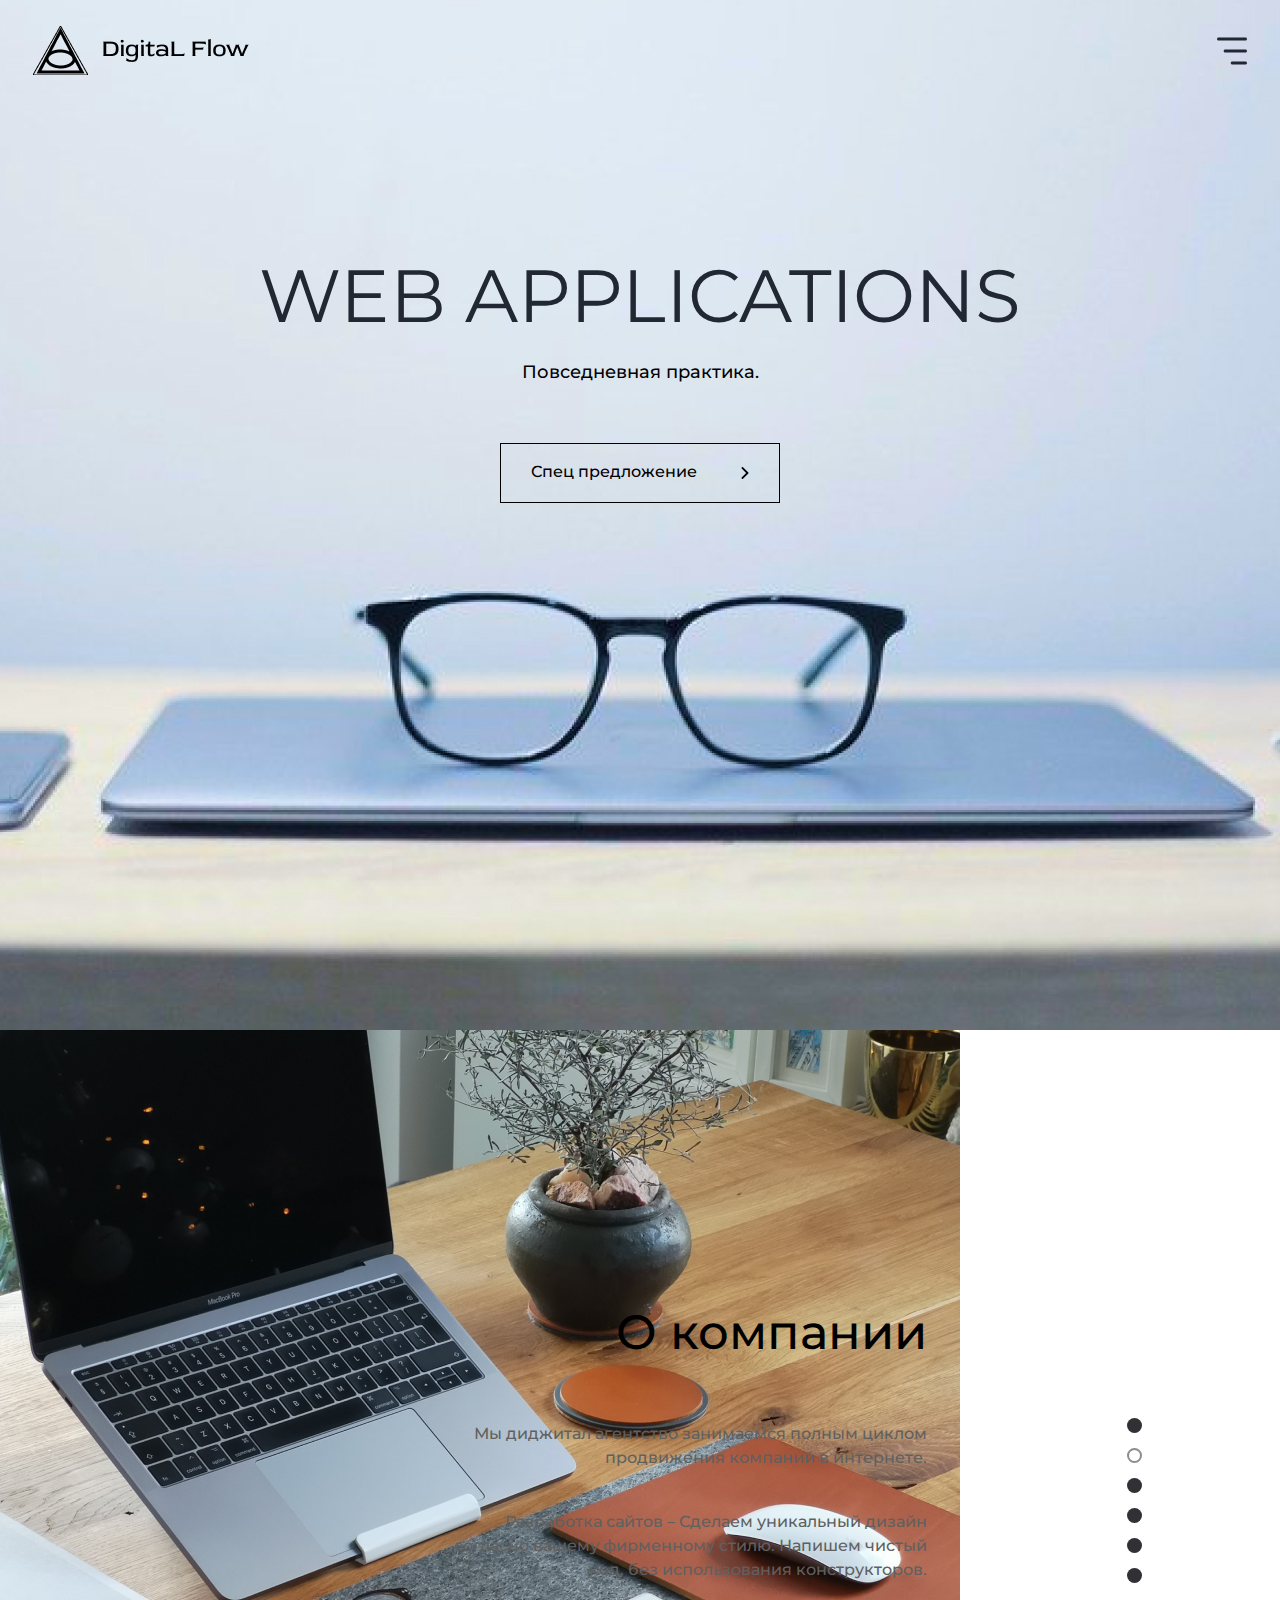
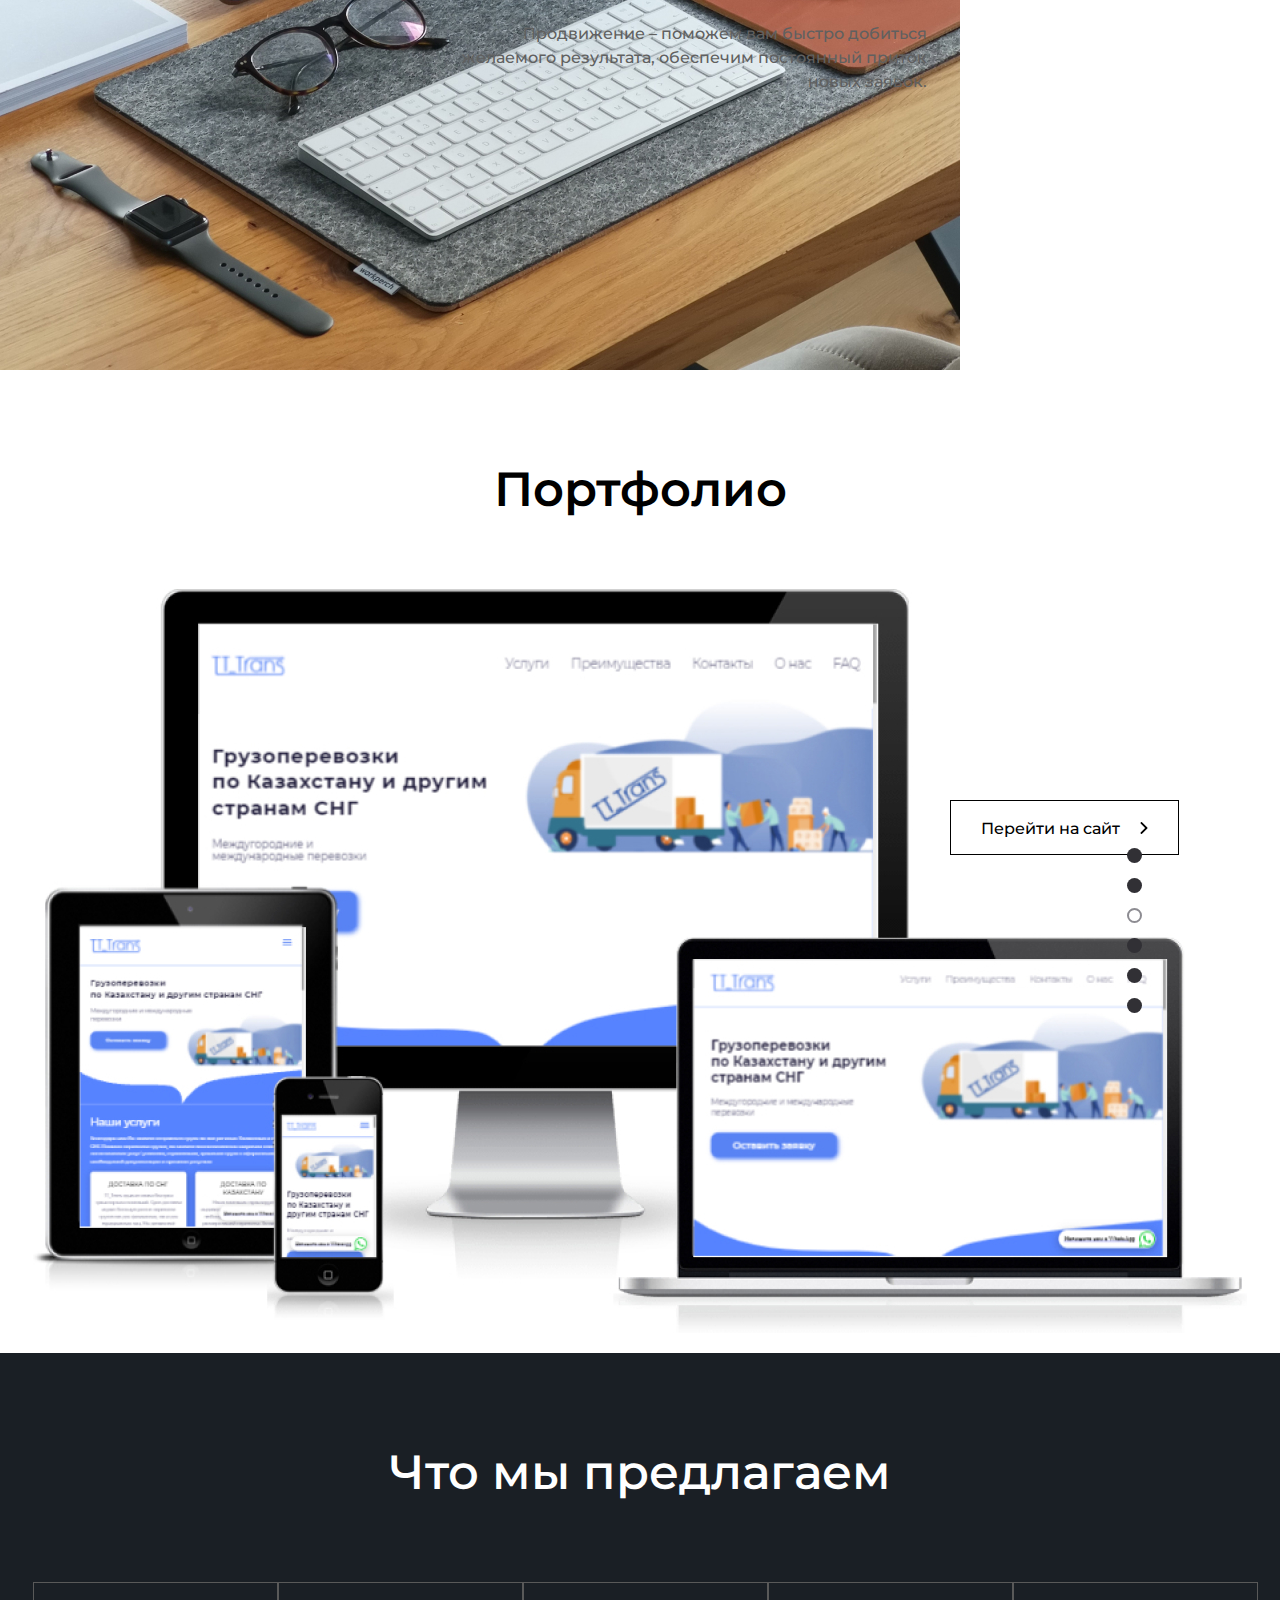
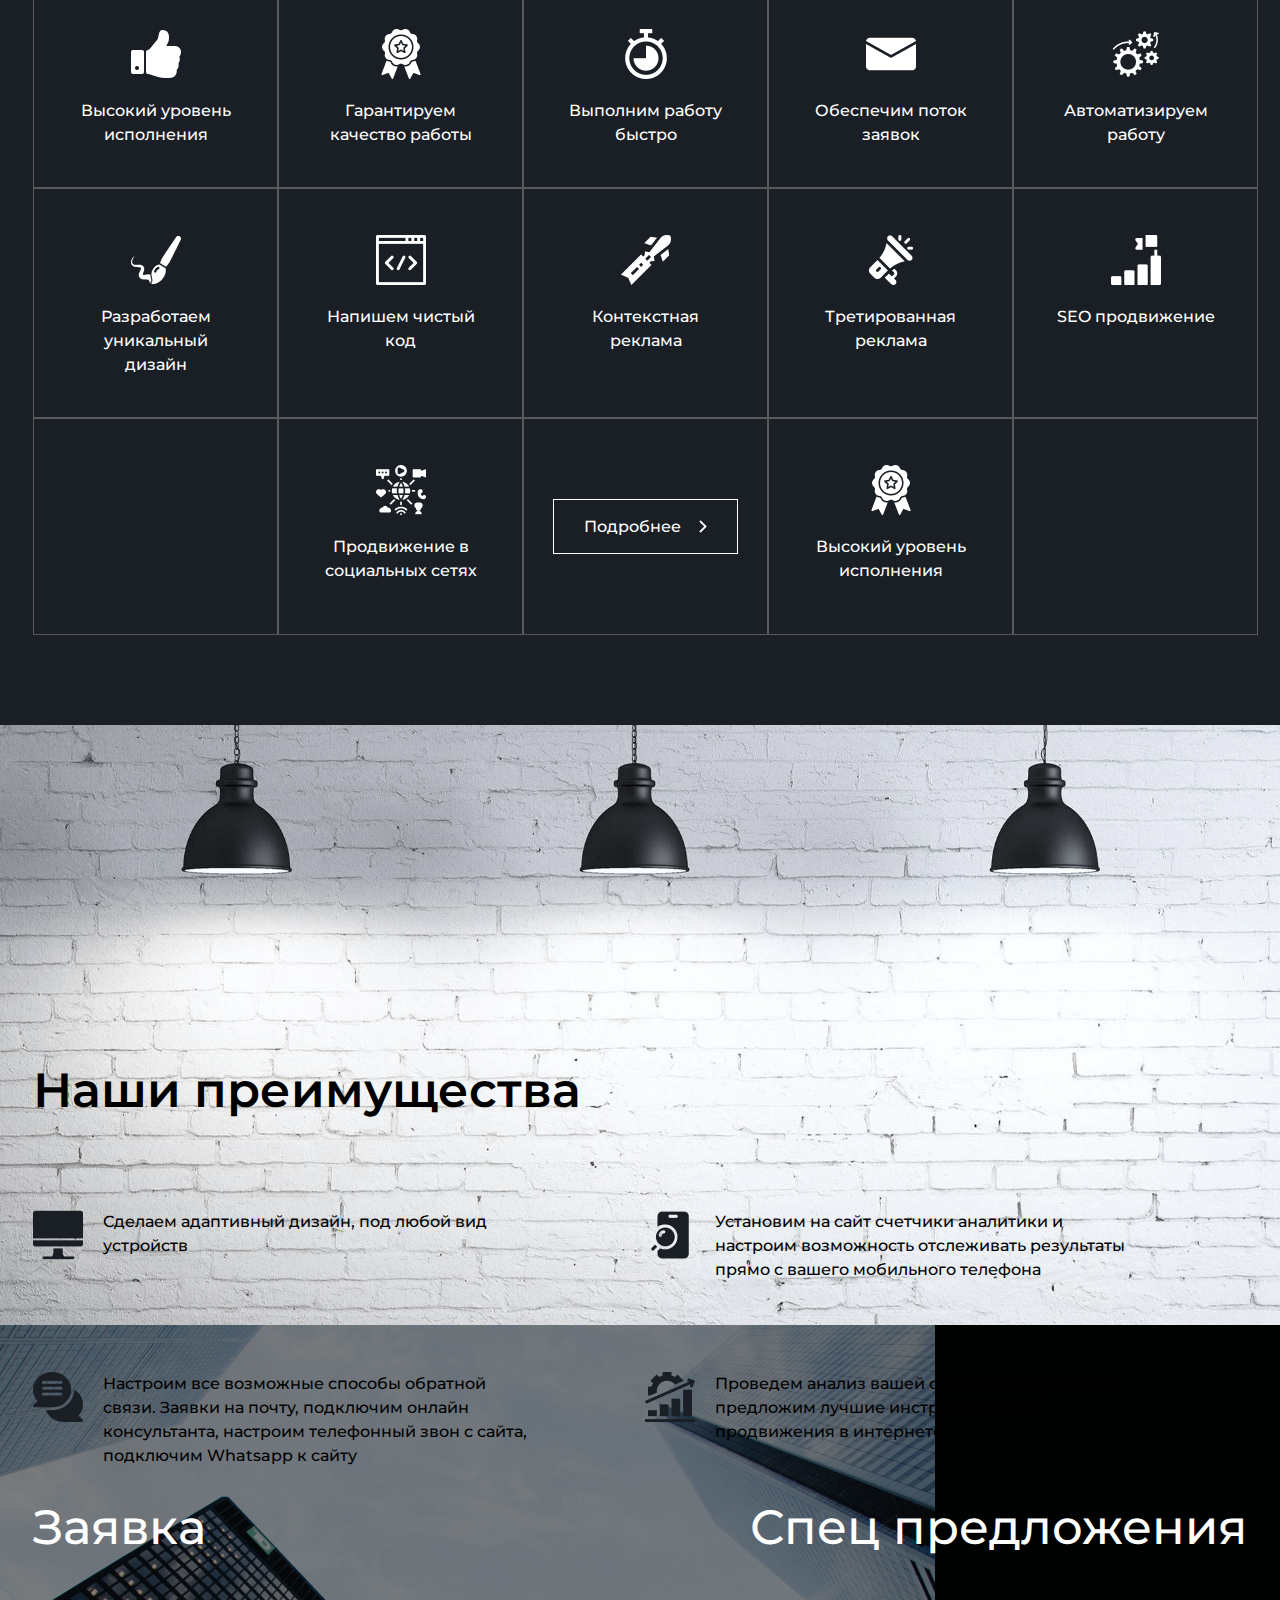
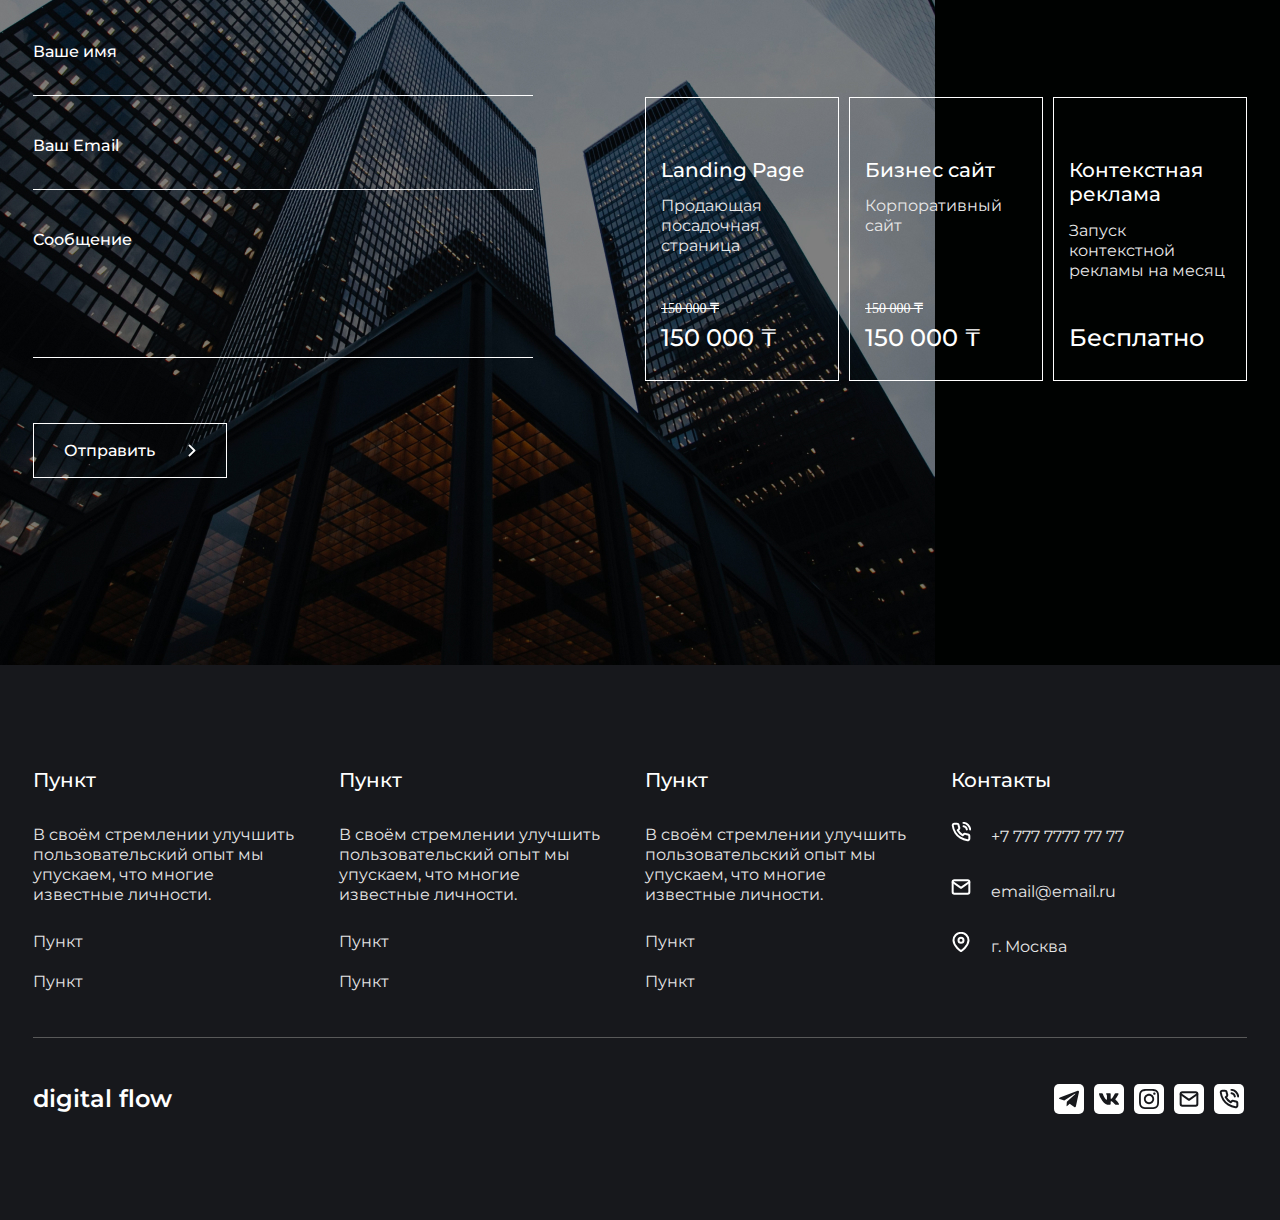
==== index.html @ 9555f3b2 "fix" ====
<!DOCTYPE html>
<html lang="ru">

<head>
    <meta charset="UTF-8">
    <meta http-equiv="X-UA-Compatible" content="IE=edge">
    <meta name="viewport" content="width=device-width, initial-scale=1.0">
    <title>Digital Flow</title>
    <link rel="preconnect" href="https://fonts.googleapis.com">
    <link rel="preconnect" href="https://fonts.gstatic.com" crossorigin>
    <link href="https://fonts.googleapis.com/css2?family=Montserrat&display=swap" rel="stylesheet">
    <link rel="stylesheet" href="css/style.min.css">
</head>

<body>

    <div class="wrapper">
        <section class="home" id="home">
            <img class="home_img" src="img/background/home.jpg" alt=""><!-- background img -->
            <div class="container home_container">
                    <nav class="head">
                        <div class="logo">
                            <img src="img/logo.png" alt="logo">
                        </div>
                        <div class="swipe_menu">
                            <img src="img/icons/swipe_menu.svg" alt="menu">
                        </div>
                    </nav>
                <div class="container home_container-center">
                    <h1>web applications</h1>
                    <p>Повседневная практика.</p>
                    <div class="home_btn">
                        <a href="pages/more.html">Спец предложение</a>
                        <img src="img/icons/rightSprow.svg" alt="sprow">
                    </div>
                </div>
            </div> <!-- end home_container -->
        </section> <!-- end section home -->
        <section class="about" id="about">
            <img class="about_img" src="img/background/about.jpg" alt="about"> <!-- background img -->
            <div class="container about_container">
                <h2>О компании</h2>
                <p>Мы диджитал агентство занимаемся полным циклом продвижения компаний в интернете.</p>
                <p>Разработка сайтов – Сделаем уникальный дизайн согласно вашему фирменному стилю. Напишем чистый
                    код, без использования конструкторов.</p>
                <p>Продвижение – поможем вам быстро добиться желаемого результата, обеспечим постоянный приток новых
                    заявок.</p>
            </div>
            <div class="scroll_bar">
                <div class="point point_black"><a href="#home"></a></div>
                <div class="point point_white"><a href="#about"></a></div>
                <div class="point point_black"><a href="#portfolio"></a></div>
                <div class="point point_black"><a href=""></a></div>
                <div class="point point_black"><a href=""></a></div>
                <div class="point point_black"><a href=""></a></div>
            </div>
        </section> <!-- end section about -->
        <section class="portfolio" id="portfolio">
            <div class="container portfolio_container">
                <h2>Портфолио</h2>
                <div class="go_site">
                    <a href="pages/site.html">Перейти на сайт</a>
                    <img src="img/icons/rightSprow.svg" alt="sprow">
                </div>
                <img class="portfolio_img" src="img/background/portfolio.jpg" alt="">
            </div>
            <div class="scroll_bar">
                <div class="point point_black"><a href="#home"></a></div>
                <div class="point point_black"><a href="#about"></a></div>
                <div class="point point_white"><a href="#portfolio"></a></div>
                <div class="point point_black"><a href=""></a></div>
                <div class="point point_black"><a href=""></a></div>
                <div class="point point_black"><a href=""></a></div>
            </div>
        </section> <!-- end section portfolio -->
        <section class="products" id="products">
            <div class="container products_container">
                <h2>Что мы предлагаем</h2>
                <div class="product_card">
                <div class="product">
                    <img class="product_icon" src="img/icons/like.png" alt="like">
                    <p>Высокий уровень исполнения </p>
                </div>
                <div class="product">
                    <img class="product_icon" src="img/icons/quality.png" alt="quality">
                    <p>Гарантируем качество работы</p>
                </div>
                <div class="product">
                    <img class="product_icon" src="img/icons/time.png" alt="time">
                    <p>Выполним работу быстро</p>
                </div>
                <div class="product">
                    <img class="product_icon" src="img/icons/message.png" alt="message">
                    <p>Обеспечим поток заявок</p>
                </div>
                <div class="product">
                    <img class="product_icon" src="img/icons/settings.png" alt="settings">
                    <p>Автоматизируем работу </p>
                </div>
                <div class="product">
                    <img class="product_icon" src="img/icons/design.png" alt="design">
                    <p>Разработаем уникальный дизайн</p>
                </div>
                <div class="product">
                    <img class="product_icon" src="img/icons/clear_code.png" alt="clear_code">
                    <p>Напишем чистый код</p>
                </div>
                <div class="product">
                    <img class="product_icon" src="img/icons/ad.png" alt="ad">
                    <p>Контекстная реклама</p>
                </div>
                <div class="product">
                    <img class="product_icon" src="img/icons/ad_all.png" alt="ad_all">
                    <p>Третированная реклама </p>
                </div>
                <div class="product">
                    <img class="product_icon" src="img/icons/seo.png" alt="seo">
                    <p>SEO продвижение</p>
                </div>
                <div class="product">
                    
                </div>
                <div class="product">
                    <img  class="product_icon" src="img/icons/media.png" alt="media">
                    <p>Продвижение в социальных сетях</p>
                </div>
                <div class="product">
                    <div class="more_btn">
                        <a href="pages/more.html" >Подробнее</a>
                        <img src="img/icons/rightSprowWhite.svg" alt="sprow">
                    </div>
                </div>
                <div class="product">
                    <img class="product_icon" src="img/icons/quality.png" alt="quality">
                    <p>Высокий уровень исполнения </p>
                </div>
                <div class="product">
                    
                </div>
            </div>
            </div>
        </section> <!-- end section products -->
        <section class="advantage" id="advantage">
            <img class="advantage_img" src="img/background/advantage.jpg" alt="advantage"> <!-- background img -->
            <div class="container advantage_container">
                <h2>Наши преимущества</h2>
                <div class="content">
                    <div class="content_block">
                        <div><img src="img/icons/pc.png" alt="pc"></div>
                        <p>Сделаем адаптивный дизайн, под любой вид устройств</p>
                    </div>
                    <div class="content_block">
                        <div><img src="img/icons/mobile.png" alt="pc"></div>
                        <p>Установим на сайт счетчики аналитики и настроим возможность отслеживать результаты прямо с вашего мобильного телефона</p>
                    </div>
                    <div class="content_block">
                        <div><img src="img/icons/dialog.png" alt="pc"></div>
                        <p>Настроим все возможные способы обратной связи. Заявки на почту, подключим онлайн консультанта, настроим телефонный звон с сайта, подключим Whatsapp к сайту</p>
                    </div>
                    <div class="content_block">
                        <div><img src="img/icons/analit.png" alt="pc"></div>
                        <p>Проведем анализ вашей сферы и конкурентов, предложим лучшие инструменты для продвижения в интернете</p>
                    </div>
                </div>
            </div>
        </section> <!-- end section advantage -->
        <section class="request" id="request">
            <img class="request_img" src="img/background/request.jpg" alt=""> <!-- background img -->
            <div class="container request_container">
                <div class="left">
                    <h2>Заявка</h2>
                    <p>Ваше имя</p>
                    <input type="text" name="" id="">
                    <p>Ваш Email</p>
                    <input type="email" name="" id="">
                    <p>Сообщение</p>
                    <input class="message" type="text" name="" id="">
                    <div class="send" id="send">
                        <a href="pages/success.html">Отправить</a>
                        <img src="img/icons/rightSprowWhite.svg" alt="sprow">
                    </div>
                </div>
                <div class="right">
                    <h2>Спец предложения</h2>
                    <div class="card">
                        <div class="card_item">
                            <h4>Landing Page</h4>
                            <p class="decription">Продающая посадочная страница</p>
                            <p class="old_price">150 000 ₸</p>
                            <p class="new_price">150 000 ₸</p>
                        </div>
                        <div class="card_item">
                            <h4>Бизнес сайт</h4>
                            <p class="decription">Корпоративный <br> сайт</p>
                            <p class="old_price">150 000 ₸</p>
                            <p class="new_price">150 000 ₸</p>
                        </div>
                        <div class="card_item">
                            <h4>Контекстная реклама</h4>
                            <p class="decription" style="margin-top: 25px;">Запуск <br> контекстной рекламы на месяц</p>
                            <p class="old_price"></p>
                            <p class="new_price">Бесплатно</p>
                        </div>
                    </div>
                </div>
            </div>
        </section> <!-- end section request -->
        <section class="info" id="info">
            <div class="container info_container">
                <div class="info_top">
                    <div class="info_card">
                        <h5>Пункт</h5>
                        <p style="margin-top: 33px;">В своём стремлении улучшить пользовательский опыт мы упускаем, что многие известные личности.</p>
                        <p style="margin-top: 27px;">Пункт</p>
                        <p style="margin-top: 20px;">Пункт</p>
                    </div>
                    <div class="info_card">
                        <h5>Пункт</h5>
                        <p style="margin-top: 33px;">В своём стремлении улучшить пользовательский опыт мы упускаем, что многие известные личности.</p>
                        <p style="margin-top: 27px;">Пункт</p>
                        <p style="margin-top: 20px;">Пункт</p>
                    </div>
                    <div class="info_card">
                        <h5>Пункт</h5>
                        <p style="margin-top: 33px;">В своём стремлении улучшить пользовательский опыт мы упускаем, что многие известные личности.</p>
                        <p style="margin-top: 27px;">Пункт</p>
                        <p style="margin-top: 20px;">Пункт</p>
                    </div>
                    <div class="contacts">
                        <h5>Контакты</h5>
                        <p><a href="+7 777 7777 77 77"><img src="img/icons/fi_phone-call.svg" alt="phone">+7 777 7777 77 77</a></p>
                        <p><a href="email@email.ru"><img src="img/icons/fi_mail.svg" alt="mail">email@email.ru</a></p>
                        <p><img src="img/icons/fi_map-pin.svg" alt="map">г. Москва</p>
                    </div>
                </div>
                <div class="info_bottom">
                    <p>digital flow</p>
                    <div class="social">
                        <a href="" target="_blank"><img src="img/icons/tg.svg" alt=""></a>
                        <a href="" target="_blank"><img src="img/icons/vk.svg" alt=""></a>
                        <a href="" target="_blank"><img src="img/icons/inst.svg" alt=""></a>
                        <a href="" target="_blank"><img src="img/icons/mail.svg" alt=""></a>
                        <a href="" target="_blank"><img src="img/icons/phone.svg" alt=""></a>
                    </div>
                </div>
            </div>
        </section> <!-- end section info -->
    </div> <!-- end wrapper -->


</body>

</html>
---- css/style.min.css ----
*, *::before, *::after { -webkit-box-sizing: border-box; box-sizing: border-box; margin: 0; padding: 0; }

a { text-decoration: none; }

/* margin center */
/* text color black */
/* text color white */
body { background: white; font-family: "Montserrat", sans-serif; }

.wrapper { max-width: 1920px; margin: 0 auto; }

.container { max-width: 1214px; margin: 0 auto; }

.home { min-height: 1030px; position: relative; }

.home_img { width: 100%; height: 100%; position: absolute; -o-object-fit: cover; object-fit: cover; }

.home_container { position: absolute; top: 0; left: 0; right: 0; bottom: 0; z-index: 2; }

.home_container .swipe_menu:hover { cursor: pointer; }

.head { display: -webkit-box; display: -ms-flexbox; display: flex; -webkit-box-pack: justify; -ms-flex-pack: justify; justify-content: space-between; -webkit-box-align: center; -ms-flex-align: center; align-items: center; margin-top: 26px; }

.home_container-center { margin-top: 172px; text-align: center; }

.home_container-center h1 { font-family: "Montserrat", sans-serif; font-style: normal; font-weight: 400; font-size: 74px; line-height: 90px; text-transform: uppercase; color: #212733; }

.home_container-center p { margin-top: 20px; font-family: "Montserrat", sans-serif; font-style: normal; font-weight: 500; font-size: 18px; line-height: 22px; color: black; }

.home_container-center .home_btn { width: 280px; height: 60px; display: -webkit-box; display: -ms-flexbox; display: flex; margin: 0 auto; margin-top: 60px; -webkit-box-orient: horizontal; -webkit-box-direction: normal; -ms-flex-direction: row; flex-direction: row; -webkit-box-pack: justify; -ms-flex-pack: justify; justify-content: space-between; -webkit-box-align: center; -ms-flex-align: center; align-items: center; padding: 18px 30px; border: 1px solid #000000; }

.home_container-center .home_btn:hover { cursor: pointer; outline: 2px solid #000000; }

.home_container-center .home_btn a { font-family: "Montserrat", sans-serif; font-style: normal; font-weight: 500; font-size: 16px; line-height: 20px; color: black; display: block; height: 100%; }

.about { position: relative; }

.about_img { width: 960px; height: 940px; -o-object-fit: cover; object-fit: cover; vertical-align: top; }

.about_container { max-width: 500px; position: absolute; top: 273px; right: 353px; }

.about_container h2 { margin-bottom: 60px; font-family: "Montserrat", sans-serif; font-style: normal; font-weight: 500; font-size: 48px; line-height: 59px; text-align: right; color: black; }

.about_container p { margin-bottom: 40px; font-family: "Montserrat", sans-serif; font-style: normal; font-weight: 500; font-size: 16px; line-height: 150%; text-align: right; color: #606060; }

.scroll_bar { position: absolute; top: 388px; right: 138px; z-index: 2; }

.scroll_bar .point { width: 15px; height: 15px; border-radius: 50%; margin-bottom: 15px; }

.scroll_bar .point a { display: block; height: 100%; }

.scroll_bar .point_black { background: #313035; -webkit-box-sizing: border-box; box-sizing: border-box; }

.scroll_bar .point_white { border: 2px solid #8D8C92; -webkit-box-sizing: border-box; box-sizing: border-box; }

.portfolio { position: relative; }

.portfolio_container { position: relative; }

.portfolio_container h2 { margin-top: 90px; margin-bottom: 70px; font-family: "Montserrat", sans-serif; font-style: normal; font-weight: 600; font-size: 48px; line-height: 59px; text-align: center; color: black; }

.portfolio_container div { position: absolute; top: 340px; right: 68px; width: 229px; height: 55px; display: -webkit-box; display: -ms-flexbox; display: flex; -webkit-box-orient: horizontal; -webkit-box-direction: normal; -ms-flex-direction: row; flex-direction: row; -webkit-box-pack: justify; -ms-flex-pack: justify; justify-content: space-between; -webkit-box-align: center; -ms-flex-align: center; align-items: center; padding: 18px 30px; border: 1px solid #000000; }

.portfolio_container div:hover { cursor: pointer; outline: 2px solid #000000; }

.portfolio_container div a { font-family: "Montserrat", sans-serif; font-style: normal; font-weight: 500; font-size: 16px; line-height: 20px; color: black; display: block; height: 100%; }

.portfolio_container .portfolio_img { vertical-align: top; }

.more { position: relative; min-height: 1080px; }

.more_img { width: 1920px; height: 1080px; position: absolute; -o-object-fit: cover; object-fit: cover; }

.more_container { position: absolute; top: 0; left: 0; right: 0; bottom: 0; z-index: 2; }

.more_container { text-align: center; margin-top: 292px; }

.more_container h1 { font-family: "Montserrat", sans-serif; font-style: normal; font-weight: normal; font-size: 144px; line-height: 176px; text-transform: uppercase; color: white; }

.more_container p { margin-top: 40px; font-family: "Montserrat", sans-serif; font-style: normal; font-weight: 500; font-size: 48px; line-height: 150%; text-align: center; color: white; }

.more_container div { width: 281px; height: 56px; padding: 18px 30px; border: 1px solid white; margin: 80px auto; }

.more_container div:hover { cursor: pointer; outline: 2px solid #fff; }

.more_container div a { font-family: "Montserrat", sans-serif; font-style: normal; font-weight: 500; font-size: 16px; line-height: 20px; color: white; height: 100%; margin: 0 10px; }

.products { background-color: #1a1f25; }

.products_container { padding: 90px 0; }

.products h2 { padding-bottom: 80px; font-family: "Montserrat", sans-serif; font-style: normal; font-weight: 550; font-size: 48px; line-height: 59px; text-align: center; color: white; }

.products .product_card { display: -ms-grid; display: grid; -ms-grid-columns: (245px)[5]; grid-template-columns: repeat(5, 245px); }

.products .product_card .product { border: 1px solid #595959; padding: 0 20px; }

.products .product_card .product_icon { display: block; margin: 46px auto 20px; }

.products .product_card .product p { padding: 0 17px; padding-bottom: 40px; font-family: "Montserrat", sans-serif; font-style: normal; font-weight: 500; font-size: 16px; line-height: 150%; text-align: center; color: white; }

.products .product_card .more_btn { margin: 80px auto; width: 185px; height: 55px; display: -webkit-box; display: -ms-flexbox; display: flex; -webkit-box-orient: horizontal; -webkit-box-direction: normal; -ms-flex-direction: row; flex-direction: row; -webkit-box-pack: justify; -ms-flex-pack: justify; justify-content: space-between; -webkit-box-align: center; -ms-flex-align: center; align-items: center; padding: 14px 30px; border: 1px solid #FFFFFF; }

.products .product_card .more_btn:hover { cursor: pointer; outline: 2px solid #fff; }

.products .product_card .more_btn a { font-family: "Montserrat", sans-serif; font-style: normal; font-weight: 500; font-size: 16px; line-height: 20px; color: white; }

.advantage { position: relative; }

.advantage_img { width: 100%; height: 100%; -o-object-fit: cover; object-fit: cover; vertical-align: top; }

.advantage_container { position: absolute; top: 336px; left: 0; right: 0; z-index: 2; }

.advantage_container h2 { font-family: "Montserrat", sans-serif; font-style: normal; font-weight: 600; font-size: 48px; line-height: 59px; text-align: left; color: black; }

.advantage_container .content { display: -ms-grid; display: grid; grid-gap: 0px 112px; -ms-grid-columns: (500px)[2]; grid-template-columns: repeat(2, 500px); }

.advantage_container .content_block { display: -webkit-box; display: -ms-flexbox; display: flex; margin-top: 90px; }

.advantage_container .content_block p { margin-left: 20px; font-family: "Montserrat", sans-serif; font-style: normal; font-weight: 500; font-size: 16px; line-height: 150%; color: black; }

.request { position: relative; background-color: #000201; }

.request_img { width: 935px; height: 940px; -o-object-fit: cover; object-fit: cover; vertical-align: top; }

.request_container { display: -webkit-box; display: -ms-flexbox; display: flex; -webkit-box-pack: justify; -ms-flex-pack: justify; justify-content: space-between; position: absolute; top: 173px; left: 0; right: 0; z-index: 2; }

.request_container .left h2 { margin-bottom: 85px; font-family: "Montserrat", sans-serif; font-style: normal; font-weight: 500; font-size: 48px; line-height: 59px; color: white; }

.request_container .left p { margin-top: 40px; font-family: "Montserrat", sans-serif; font-style: normal; font-weight: 500; font-size: 16px; line-height: 20px; color: white; }

.request_container .left input { margin-top: 18px; width: 500px; border: none; background: none; border-bottom: 1px solid white; }

.request_container .left input:focus { outline: none; color: white; }

.request_container .left .message { height: 90px; }

.request_container .left .send { margin-top: 65px; width: 194px; height: 55px; display: -webkit-box; display: -ms-flexbox; display: flex; -webkit-box-orient: horizontal; -webkit-box-direction: normal; -ms-flex-direction: row; flex-direction: row; -webkit-box-pack: justify; -ms-flex-pack: justify; justify-content: space-between; -webkit-box-align: center; -ms-flex-align: center; align-items: center; padding: 14px 30px; border: 1px solid #FFFFFF; -webkit-box-sizing: border-box; box-sizing: border-box; }

.request_container .left .send:hover { cursor: pointer; outline: 2px solid #fff; }

.request_container .left .send a { font-family: "Montserrat", sans-serif; font-style: normal; font-weight: 500; font-size: 16px; line-height: 20px; color: white; }

.request_container .right h2 { text-align: end; font-family: "Montserrat", sans-serif; font-style: normal; font-weight: 500; font-size: 48px; line-height: 59px; color: white; }

.request_container .right .card { display: -ms-grid; display: grid; -ms-grid-columns: (194px)[3]; grid-template-columns: repeat(3, 194px); grid-gap: 10px; margin-top: 140px; }

.request_container .right .card_item { border: 1px solid #FFFFFF; height: 284px; padding-left: 15px; position: relative; }

.request_container .right .card_item:hover { background: -webkit-gradient(linear, left top, left bottom, from(#61B3C9), to(#074D88)); background: linear-gradient(180deg, #61B3C9 0%, #074D88 100%); cursor: pointer; }

.request_container .right .card_item h4 { margin-top: 60px; font-family: "Montserrat", sans-serif; font-style: normal; font-weight: 500; font-size: 20px; line-height: 24px; color: white; }

.request_container .right .card_item .decription { font-family: "Montserrat", sans-serif; font-style: normal; font-weight: normal; font-size: 16px; line-height: 20px; color: #E8E8E8; position: absolute; top: 98px; }

.request_container .right .card_item .old_price { font-family: white; font-style: normal; font-weight: 500; font-size: 14px; line-height: 17px; -webkit-text-decoration-line: line-through; text-decoration-line: line-through; color: white; position: absolute; top: 202px; }

.request_container .right .card_item .new_price { font-family: "Montserrat", sans-serif; font-style: normal; font-weight: 500; font-size: 24px; line-height: 29px; color: white; position: absolute; top: 225px; }

.success { position: relative; min-height: 1080px; }

.success_img { width: 1920px; height: 1080px; position: absolute; -o-object-fit: cover; object-fit: cover; }

.success_container { position: absolute; top: 0; left: 0; right: 0; bottom: 0; z-index: 2; }

.success_container { text-align: center; margin-top: 292px; max-width: 660px; max-height: 450px; background-color: #f9f8f4; }

.success_container .success-svg { margin: 30px 0; }

.success_container h3 { font-family: "Montserrat", sans-serif; font-style: normal; font-weight: bold; font-size: 20px; line-height: 150%; color: #212733; }

.success_container p { margin: 15px 0 30px 0; font-family: "Montserrat", sans-serif; font-style: normal; font-weight: normal; font-size: 16px; line-height: 150%; text-align: center; color: #212733; }

.success_container .bg-green { padding: 45px 0; background-color: #7dbaab; }

.success_container .main_btn { width: 281px; height: 56px; padding: 18px 30px; border: 1px solid white; margin: 0px auto; }

.success_container .main_btn:hover { cursor: pointer; outline: 2px solid #fff; }

.success_container .main_btn a { font-family: "Montserrat", sans-serif; font-style: normal; font-weight: 500; font-size: 16px; line-height: 20px; color: white; height: 100%; margin: 0 10px; }

.info { background-color: #17181c; }

.info_container .info_top { display: -webkit-box; display: -ms-flexbox; display: flex; -webkit-box-pack: start; -ms-flex-pack: start; justify-content: start; padding-top: 103px; padding-bottom: 45px; border-bottom: 1px solid #595959; }

.info_container .info_top .info_card { max-width: 266px; margin-right: 40px; }

.info_container .info_top .info_card h5 { font-family: "Montserrat", sans-serif; font-style: normal; font-weight: 500; font-size: 20px; line-height: 24px; color: white; }

.info_container .info_top .info_card p { font-family: "Montserrat", sans-serif; font-style: normal; font-weight: normal; font-size: 16px; line-height: 20px; color: #E6E6E6; }

.info_container .info_top .contacts { display: block; }

.info_container .info_top .contacts h5 { font-family: "Montserrat", sans-serif; font-style: normal; font-weight: 500; font-size: 20px; line-height: 24px; color: white; }

.info_container .info_top .contacts p, .info_container .info_top .contacts a { margin-top: 30px; font-family: "Montserrat", sans-serif; font-style: normal; font-weight: normal; font-size: 16px; line-height: 20px; color: #E6E6E6; }

.info_container .info_top .contacts p img, .info_container .info_top .contacts a img { margin-right: 20px; }

.info_container .info_top .contacts p a, .info_container .info_top .contacts a a { border-bottom: 1px solid #17181c; }

.info_container .info_top .contacts p a:hover, .info_container .info_top .contacts a a:hover { border-bottom: 1px solid white; }

.info_container .info_bottom { display: -webkit-box; display: -ms-flexbox; display: flex; -webkit-box-pack: justify; -ms-flex-pack: justify; justify-content: space-between; padding-top: 46px; padding-bottom: 102px; }

.info_container .info_bottom p { font-family: "Montserrat", sans-serif; font-style: normal; font-weight: 600; font-size: 24px; line-height: 29px; color: white; }

.info_container .info_bottom img { margin: 0 3px; }
/*# sourceMappingURL=style.min.css.map */
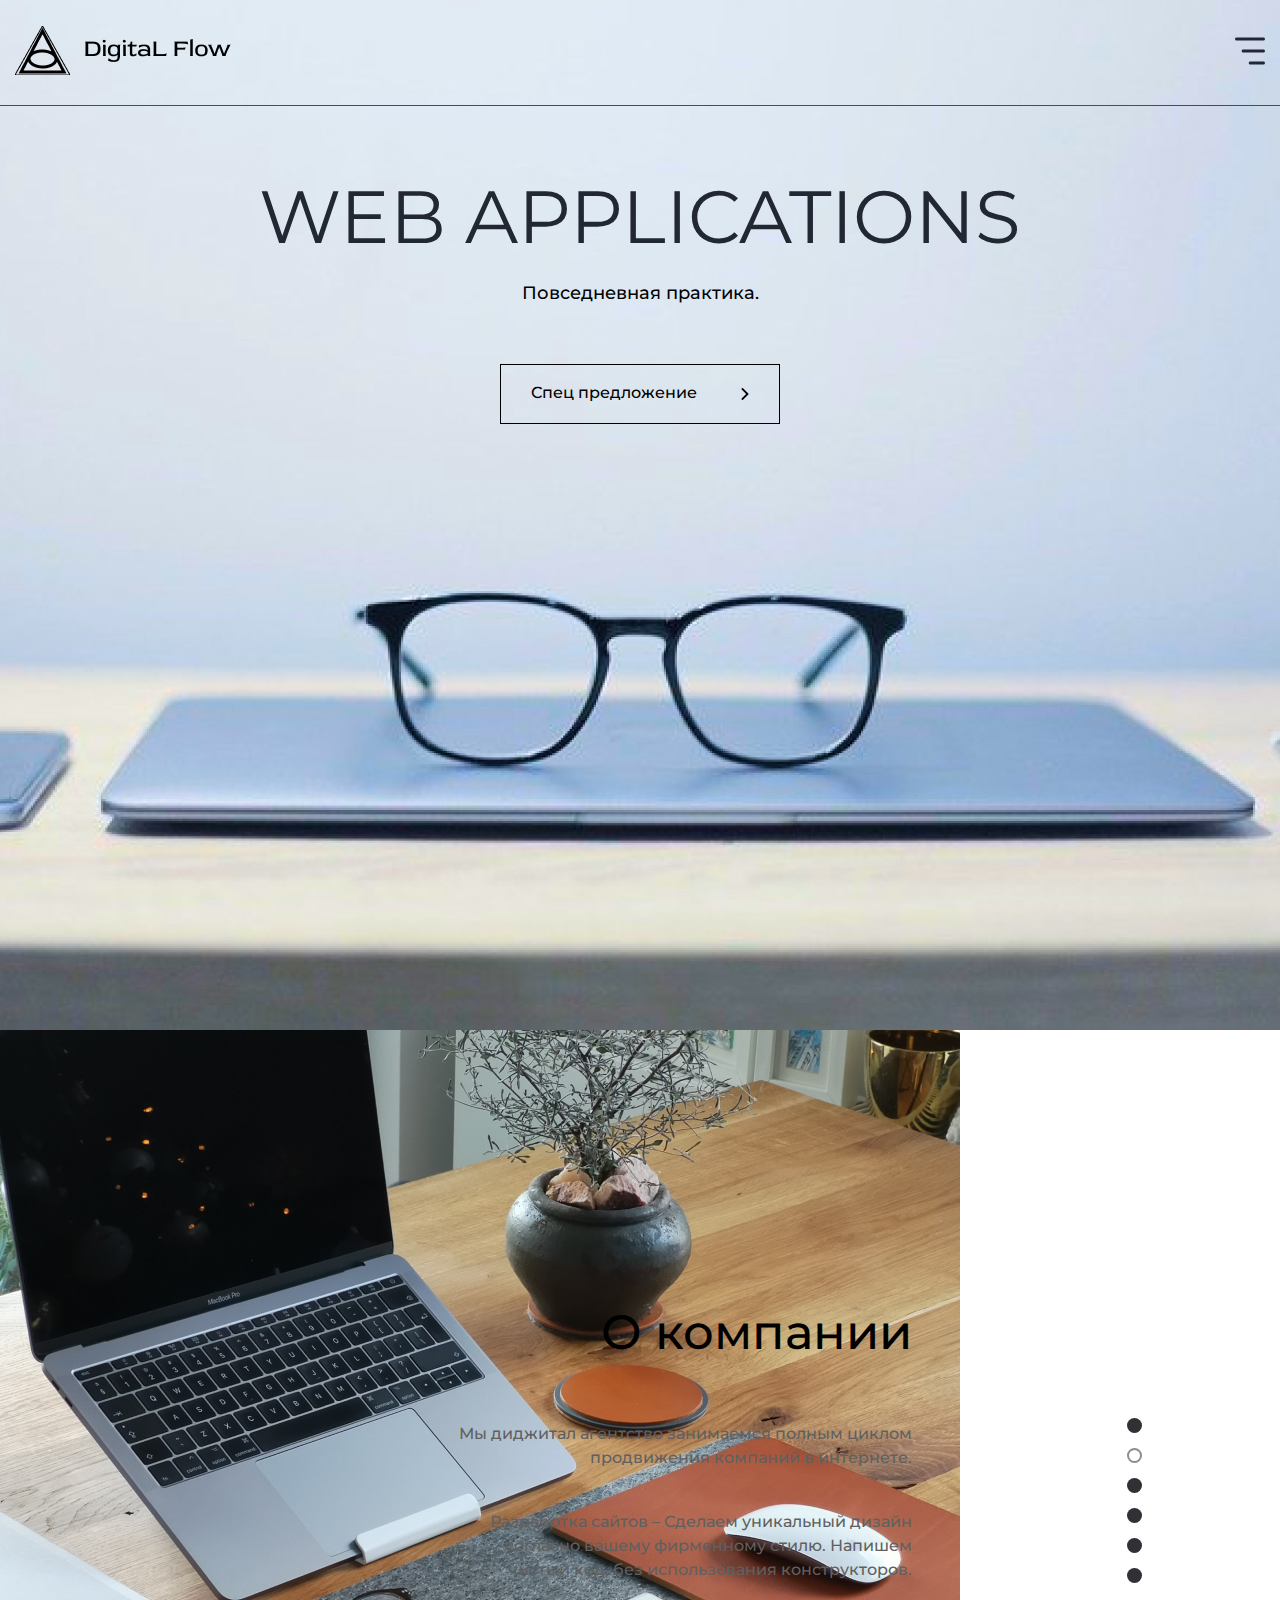
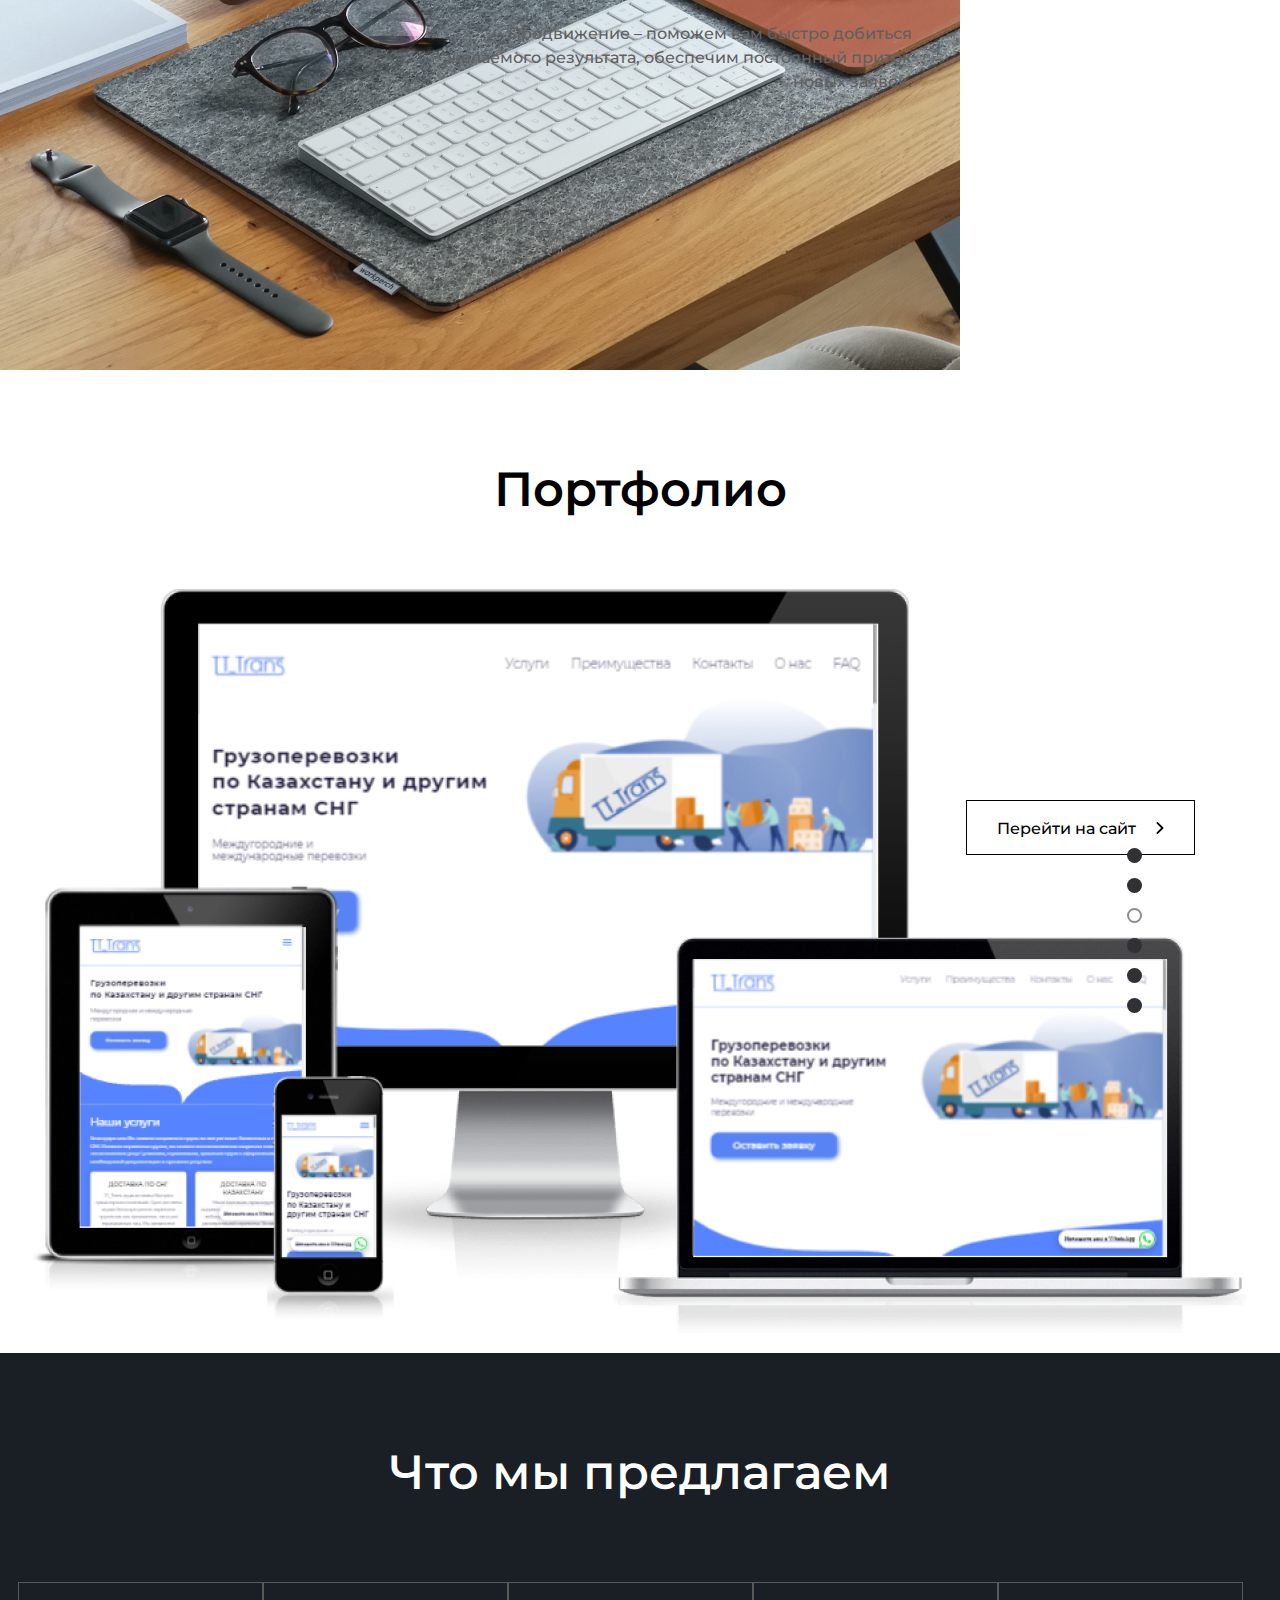
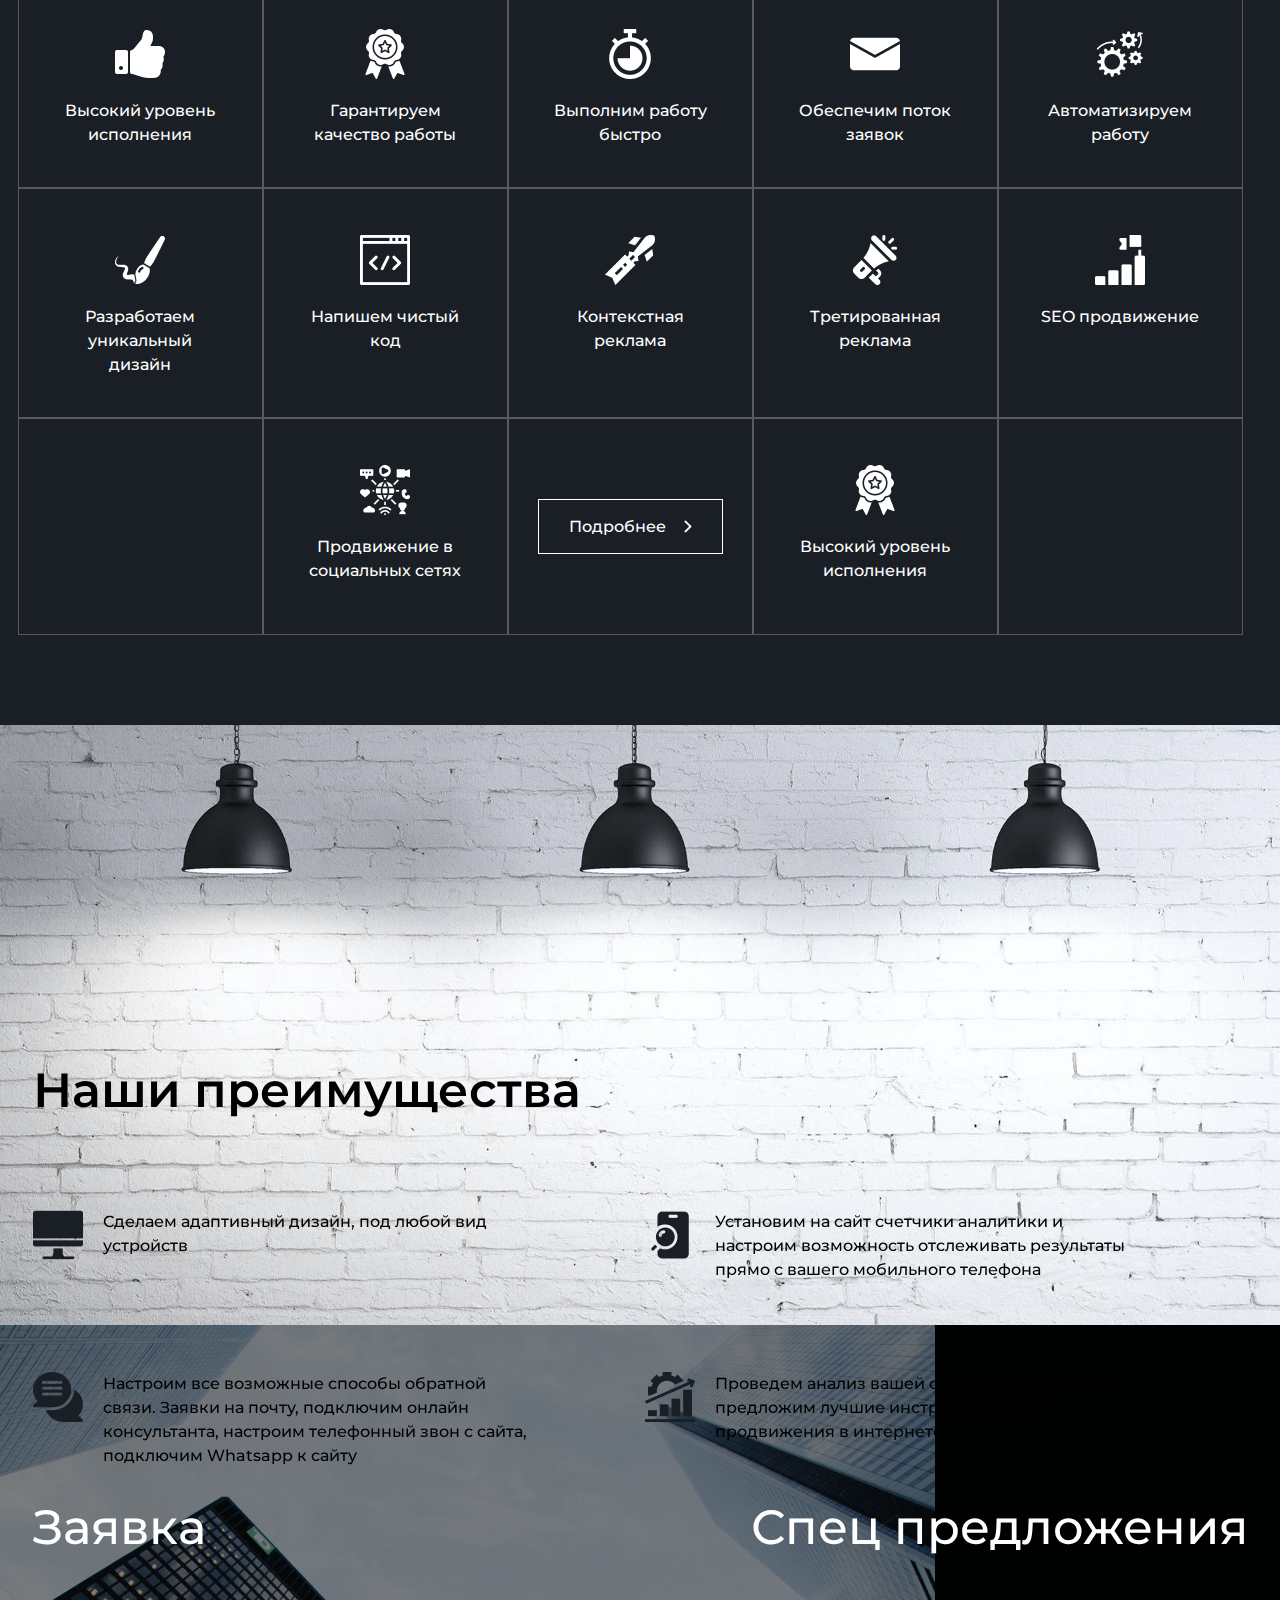
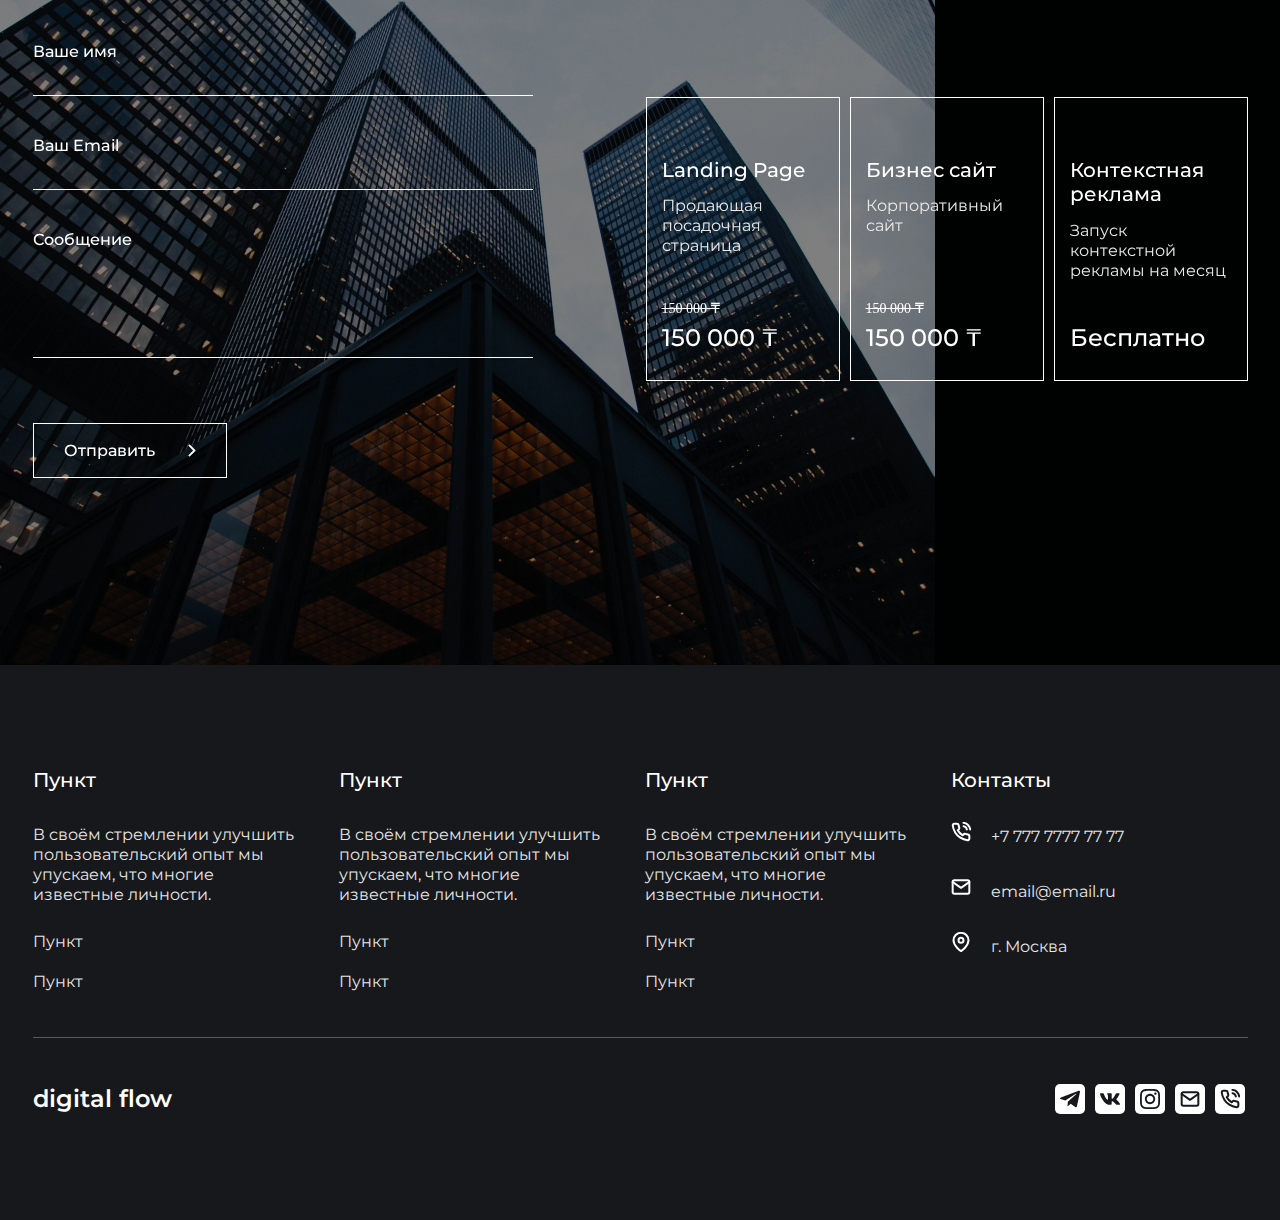
==== commit 560906dc: "burger menu" ====
--- a/index.html
+++ b/index.html
@@ -22,8 +22,26 @@
                         <div class="logo">
                             <img src="img/logo.png" alt="logo">
                         </div>
-                        <div class="swipe_menu">
-                            <img src="img/icons/swipe_menu.svg" alt="menu">
+                        <div id="on-menu" class="menu">
+                            <img class="click_menu" src="img/icons/swipe_menu.svg" alt="menu">
+                            <div class="on-click-menu">
+                                <img id="off-menu" src="img/icons/Vector.svg" alt="vector">
+                                <ul>
+                                    <li><a href="#home">Главная</a></li>
+                                    <li><a href="about">О компании</a></li>
+                                    <li><a href="#portfolio">Портфолио</a></li>
+                                    <li><a href="#products">Что мы предлагаем</a></li>
+                                    <li><a href="">Специальное предложение </a></li>
+                                </ul>
+                                <button>Оставить заявку</button>
+                                <div class="social">
+                                    <a href="" target="_blank"><img src="img/icons/tg.svg" alt=""></a>
+                                    <a href="" target="_blank"><img src="img/icons/vk.svg" alt=""></a>
+                                    <a href="" target="_blank"><img src="img/icons/inst.svg" alt=""></a>
+                                    <a href="" target="_blank"><img src="img/icons/mail.svg" alt=""></a>
+                                    <a href=""><img src="img/icons/phone.svg" alt=""></a>
+                                </div>
+                            </div>
                         </div>
                     </nav>
                 <div class="container home_container-center">
@@ -50,9 +68,9 @@
                 <div class="point point_black"><a href="#home"></a></div>
                 <div class="point point_white"><a href="#about"></a></div>
                 <div class="point point_black"><a href="#portfolio"></a></div>
-                <div class="point point_black"><a href=""></a></div>
-                <div class="point point_black"><a href=""></a></div>
-                <div class="point point_black"><a href=""></a></div>
+                <div class="point point_black"><a href="#products"></a></div>
+                <div class="point point_black"><a href="#advantage"></a></div>
+                <div class="point point_black"><a href="#request"></a></div>
             </div>
         </section> <!-- end section about -->
         <section class="portfolio" id="portfolio">
@@ -68,9 +86,9 @@
                 <div class="point point_black"><a href="#home"></a></div>
                 <div class="point point_black"><a href="#about"></a></div>
                 <div class="point point_white"><a href="#portfolio"></a></div>
-                <div class="point point_black"><a href=""></a></div>
-                <div class="point point_black"><a href=""></a></div>
-                <div class="point point_black"><a href=""></a></div>
+                <div class="point point_black"><a href="#products"></a></div>
+                <div class="point point_black"><a href="#advantage"></a></div>
+                <div class="point point_black"><a href="#request"></a></div>
             </div>
         </section> <!-- end section portfolio -->
         <section class="products" id="products">
@@ -228,7 +246,7 @@
                     </div>
                     <div class="contacts">
                         <h5>Контакты</h5>
-                        <p><a href="+7 777 7777 77 77"><img src="img/icons/fi_phone-call.svg" alt="phone">+7 777 7777 77 77</a></p>
+                        <p><a href="tel:+7 777 7777 77 77"><img src="img/icons/fi_phone-call.svg" alt="phone">+7 777 7777 77 77</a></p>
                         <p><a href="email@email.ru"><img src="img/icons/fi_mail.svg" alt="mail">email@email.ru</a></p>
                         <p><img src="img/icons/fi_map-pin.svg" alt="map">г. Москва</p>
                     </div>
@@ -246,8 +264,7 @@
             </div>
         </section> <!-- end section info -->
     </div> <!-- end wrapper -->
-
-
+<script src="script.js"></script>
 </body>
 
 </html>--- a/css/style.min.css
+++ b/css/style.min.css
@@ -1,3 +1,4 @@
+@charset "UTF-8";
 *, *::before, *::after { -webkit-box-sizing: border-box; box-sizing: border-box; margin: 0; padding: 0; }
 
 a { text-decoration: none; }
@@ -9,7 +10,7 @@
 
 .wrapper { max-width: 1920px; margin: 0 auto; }
 
-.container { max-width: 1214px; margin: 0 auto; }
+.container { max-width: 1245px; margin: 0 auto; padding: 0 15px; }
 
 .home { min-height: 1030px; position: relative; }
 
@@ -17,10 +18,35 @@
 
 .home_container { position: absolute; top: 0; left: 0; right: 0; bottom: 0; z-index: 2; }
 
-.home_container .swipe_menu:hover { cursor: pointer; }
-
-.head { display: -webkit-box; display: -ms-flexbox; display: flex; -webkit-box-pack: justify; -ms-flex-pack: justify; justify-content: space-between; -webkit-box-align: center; -ms-flex-align: center; align-items: center; margin-top: 26px; }
-
+.home_container .click_menu:hover { cursor: pointer; }
+
+.head { display: -webkit-box; display: -ms-flexbox; display: flex; -webkit-box-pack: justify; -ms-flex-pack: justify; justify-content: space-between; position: fixed; top: 0; left: 0; width: 100%; max-width: 1920px; z-index: 10px; -webkit-box-align: center; -ms-flex-align: center; align-items: center; padding: 26px 15px; outline: 1px solid red; }
+
+.on-click-menu { display: none; position: absolute; top: 0; left: 817px; z-index: 2; width: 750px; max-width: 750px; height: 1030px; min-height: 1030px; background: #191a1e; padding: 45px 0 0 85px; -webkit-transition: left 0.3s ease 0s; transition: left 0.3s ease 0s; /* переход анимация */ overflow: auto; /* пролистывание на маленьких экранах */ }
+
+.on-click-menu img:hover { cursor: pointer; }
+
+.on-click-menu ul { margin-top: 93px; }
+
+.on-click-menu ul li { list-style-type: none; margin-bottom: 40px; }
+
+.on-click-menu ul li a { font-family: "Montserrat", sans-serif; font-style: normal; font-weight: 500; font-size: 18px; line-height: 22px; color: rgba(255, 255, 255, 0.3); }
+
+.on-click-menu ul li a:hover { border-bottom: 1px solid white; }
+
+.on-click-menu button { margin-top: 200px; margin-bottom: 130px; width: 280px; height: 60px; background: -webkit-gradient(linear, left top, left bottom, from(#61B3C9), to(#074D88)); background: linear-gradient(180deg, #61B3C9 0%, #074D88 100%); border: none; font-family: "Montserrat", sans-serif; font-style: normal; font-weight: 500; font-size: 16px; line-height: 20px; color: #FFFFFF; }
+
+.on-click-menu button:hover { cursor: pointer; }
+
+.active { display: block; }
+
+/* .menu:active .on-click-menu {
+    display: block;
+}
+
+.on-click-menu:hover {
+    display: block;
+} */
 .home_container-center { margin-top: 172px; text-align: center; }
 
 .home_container-center h1 { font-family: "Montserrat", sans-serif; font-style: normal; font-weight: 400; font-size: 74px; line-height: 90px; text-transform: uppercase; color: #212733; }
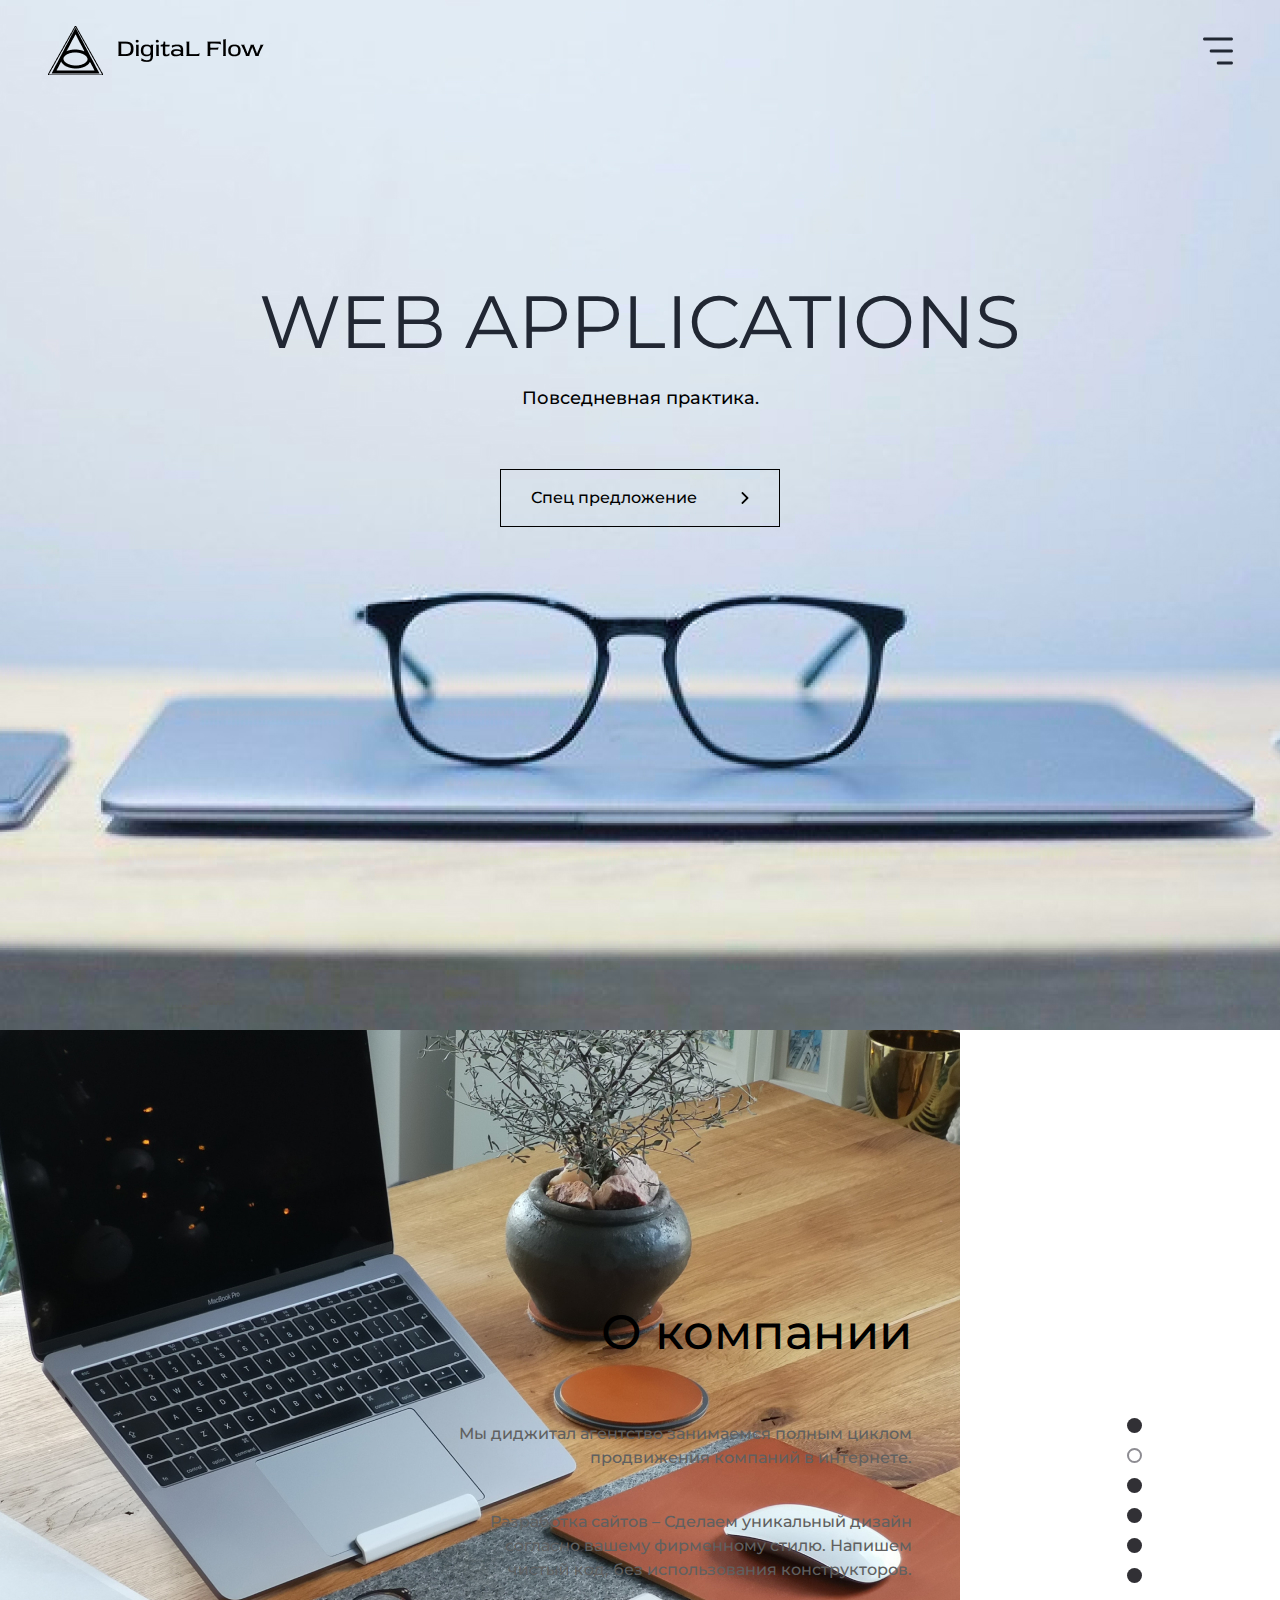
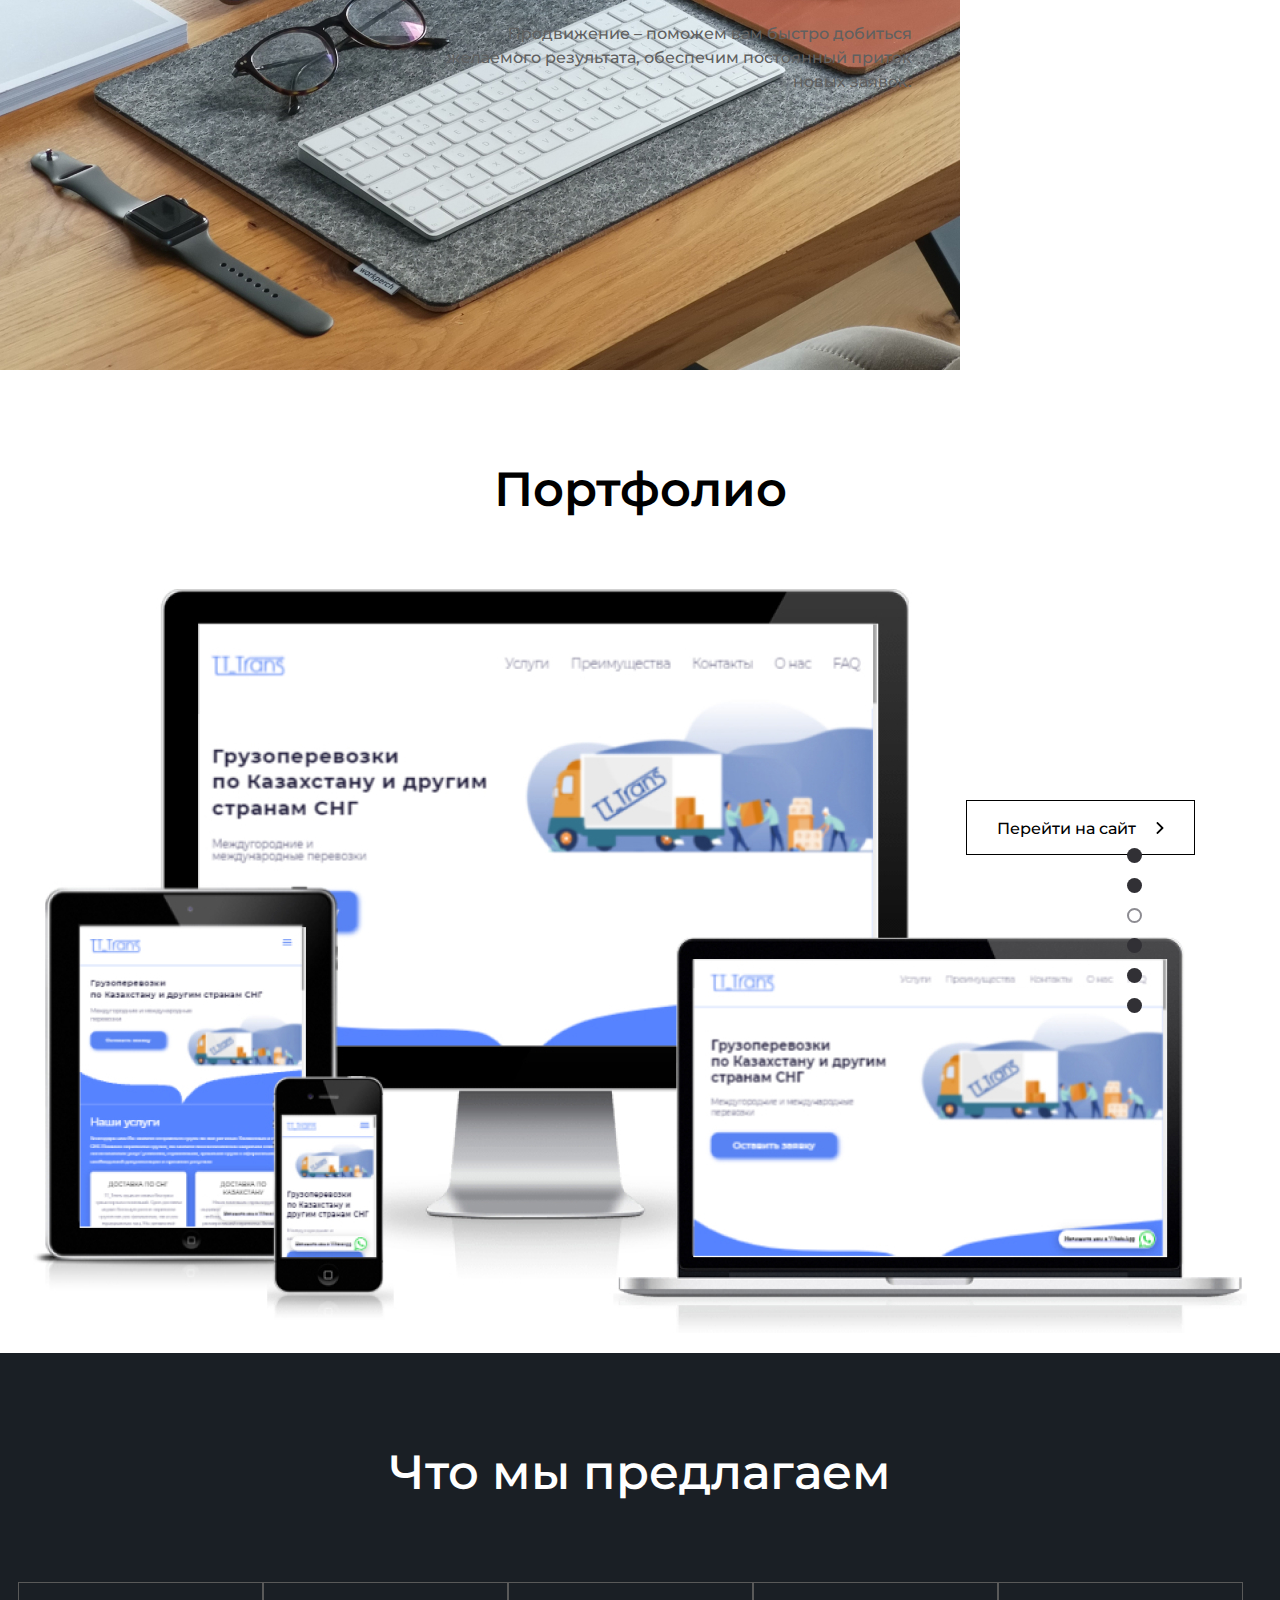
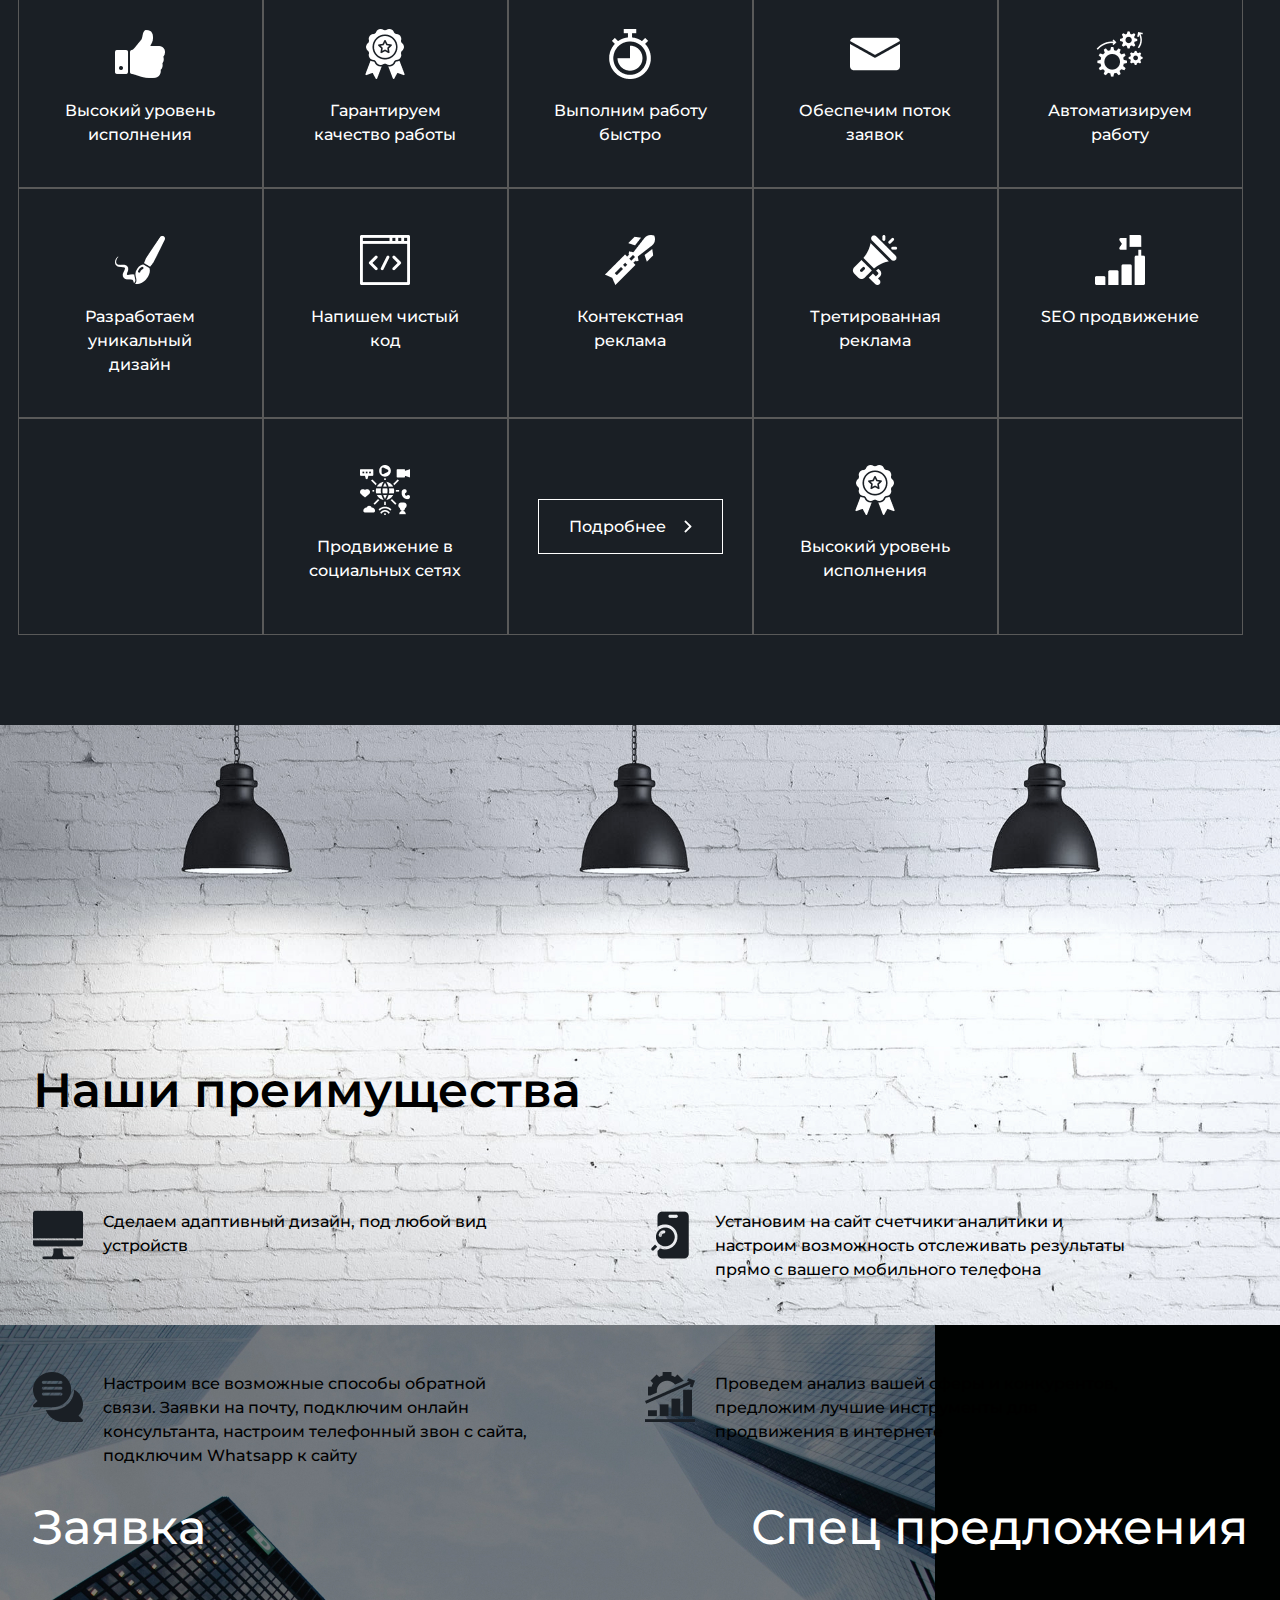
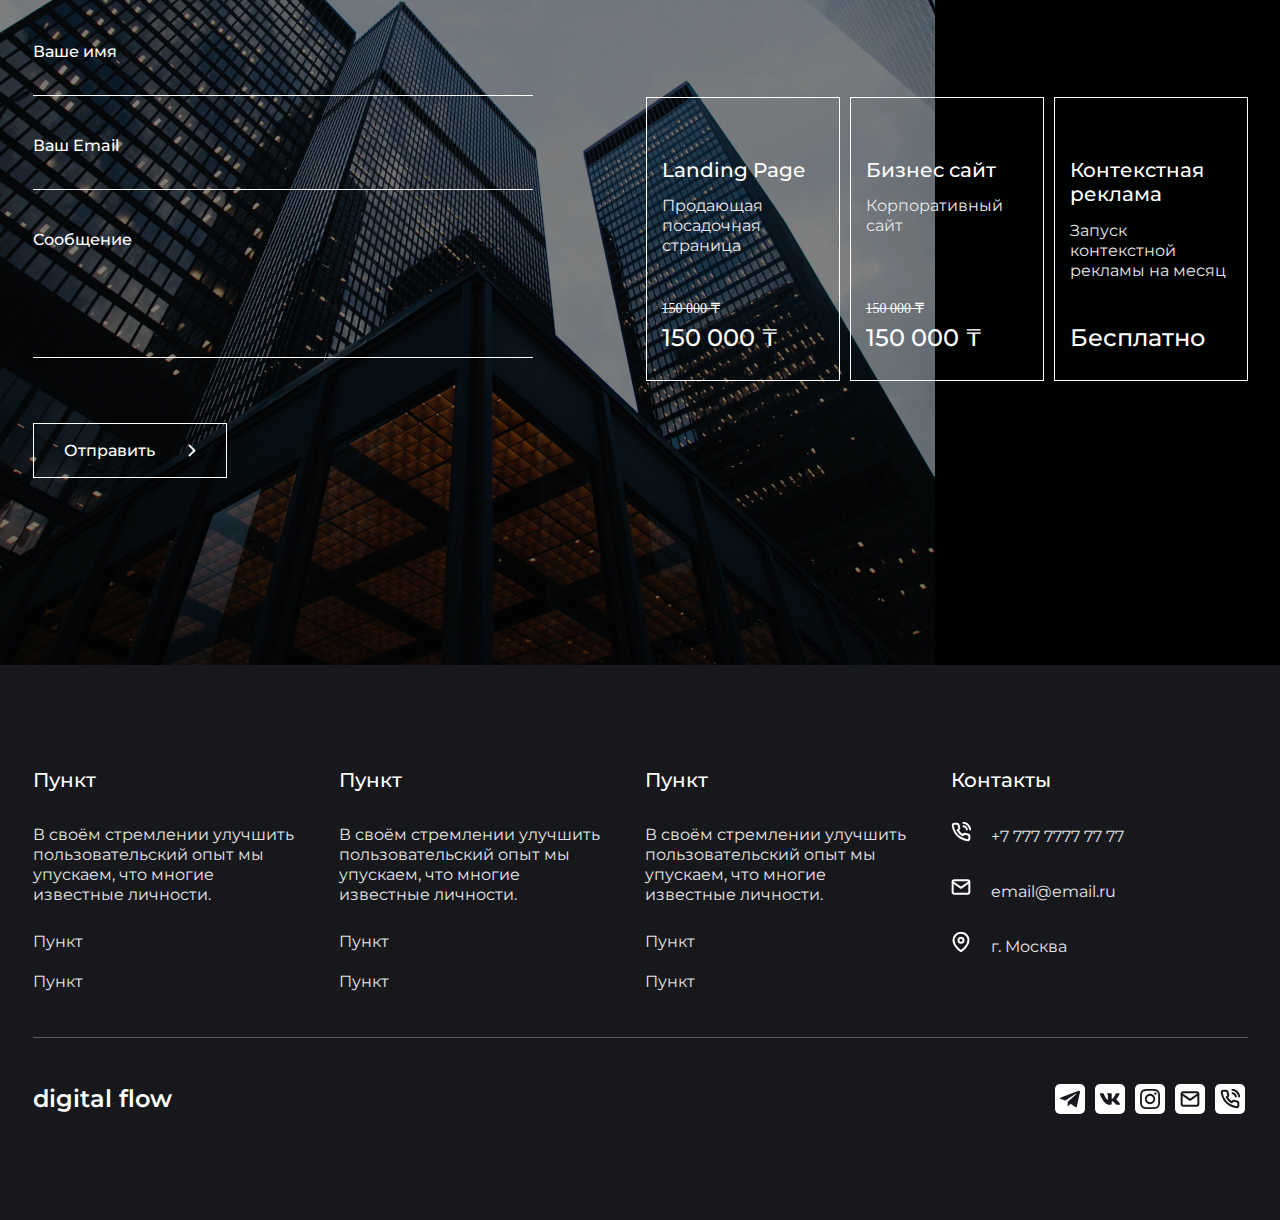
==== commit 5de14825: "burger menu" ====
--- a/index.html
+++ b/index.html
@@ -47,10 +47,7 @@
                 <div class="container home_container-center">
                     <h1>web applications</h1>
                     <p>Повседневная практика.</p>
-                    <div class="home_btn">
-                        <a href="pages/more.html">Спец предложение</a>
-                        <img src="img/icons/rightSprow.svg" alt="sprow">
-                    </div>
+                    <a class="home_btn" href="pages/more.html">Спец предложение<img src="img/icons/rightSprow.svg" alt="sprow"></a>
                 </div>
             </div> <!-- end home_container -->
         </section> <!-- end section home -->
--- a/css/style.min.css
+++ b/css/style.min.css
@@ -12,6 +12,8 @@
 
 .container { max-width: 1245px; margin: 0 auto; padding: 0 15px; }
 
+a { text-decoration: none; }
+
 .home { min-height: 1030px; position: relative; }
 
 .home_img { width: 100%; height: 100%; position: absolute; -o-object-fit: cover; object-fit: cover; }
@@ -20,7 +22,7 @@
 
 .home_container .click_menu:hover { cursor: pointer; }
 
-.head { display: -webkit-box; display: -ms-flexbox; display: flex; -webkit-box-pack: justify; -ms-flex-pack: justify; justify-content: space-between; position: fixed; top: 0; left: 0; width: 100%; max-width: 1920px; z-index: 10px; -webkit-box-align: center; -ms-flex-align: center; align-items: center; padding: 26px 15px; outline: 1px solid red; }
+.head { display: -webkit-box; display: -ms-flexbox; display: flex; -webkit-box-pack: justify; -ms-flex-pack: justify; justify-content: space-between; max-width: 100%; width: 1245px; z-index: 1; -webkit-box-align: center; -ms-flex-align: center; align-items: center; padding: 26px 15px; }
 
 .on-click-menu { display: none; position: absolute; top: 0; left: 817px; z-index: 2; width: 750px; max-width: 750px; height: 1030px; min-height: 1030px; background: #191a1e; padding: 45px 0 0 85px; -webkit-transition: left 0.3s ease 0s; transition: left 0.3s ease 0s; /* переход анимация */ overflow: auto; /* пролистывание на маленьких экранах */ }
 
@@ -40,24 +42,19 @@
 
 .active { display: block; }
 
-/* .menu:active .on-click-menu {
-    display: block;
-}
-
-.on-click-menu:hover {
-    display: block;
-} */
-.home_container-center { margin-top: 172px; text-align: center; }
-
-.home_container-center h1 { font-family: "Montserrat", sans-serif; font-style: normal; font-weight: 400; font-size: 74px; line-height: 90px; text-transform: uppercase; color: #212733; }
-
-.home_container-center p { margin-top: 20px; font-family: "Montserrat", sans-serif; font-style: normal; font-weight: 500; font-size: 18px; line-height: 22px; color: black; }
-
-.home_container-center .home_btn { width: 280px; height: 60px; display: -webkit-box; display: -ms-flexbox; display: flex; margin: 0 auto; margin-top: 60px; -webkit-box-orient: horizontal; -webkit-box-direction: normal; -ms-flex-direction: row; flex-direction: row; -webkit-box-pack: justify; -ms-flex-pack: justify; justify-content: space-between; -webkit-box-align: center; -ms-flex-align: center; align-items: center; padding: 18px 30px; border: 1px solid #000000; }
-
-.home_container-center .home_btn:hover { cursor: pointer; outline: 2px solid #000000; }
-
-.home_container-center .home_btn a { font-family: "Montserrat", sans-serif; font-style: normal; font-weight: 500; font-size: 16px; line-height: 20px; color: black; display: block; height: 100%; }
+.home_container-center { padding: 172px 0; text-align: center; margin: 0 auto; }
+
+.home_container-center h1 { font-family: "Montserrat", sans-serif; font-style: normal; font-weight: 400; font-size: 5.5vw; line-height: 90px; text-transform: uppercase; color: #212733; }
+
+.home_container-center p { padding: 20px 0; font-family: "Montserrat", sans-serif; font-style: normal; font-weight: 500; font-size: 18px; line-height: 22px; color: black; }
+
+.home_container-center a { -webkit-box-sizing: border-box; box-sizing: border-box; margin: 40px auto; font-family: "Montserrat", sans-serif; font-style: normal; font-weight: 500; font-size: 16px; line-height: 20px; color: black; width: clamp(140px, 50%, 280px); height: clamp(30px, 50%, 60px); display: -webkit-box; display: -ms-flexbox; display: flex; -webkit-box-pack: justify; -ms-flex-pack: justify; justify-content: space-between; -webkit-box-align: center; -ms-flex-align: center; align-items: center; padding: 18px 30px; border: 1px solid #000000; }
+
+.home_container-center a:hover { outline: 2px solid #000000; }
+
+@media (min-width: 1245px) { .home_container-center h1 { font-size: 74px; } }
+
+@media (max-width: 600px) { .home_container-center a { font-size: 3vw; } }
 
 .about { position: relative; }
 
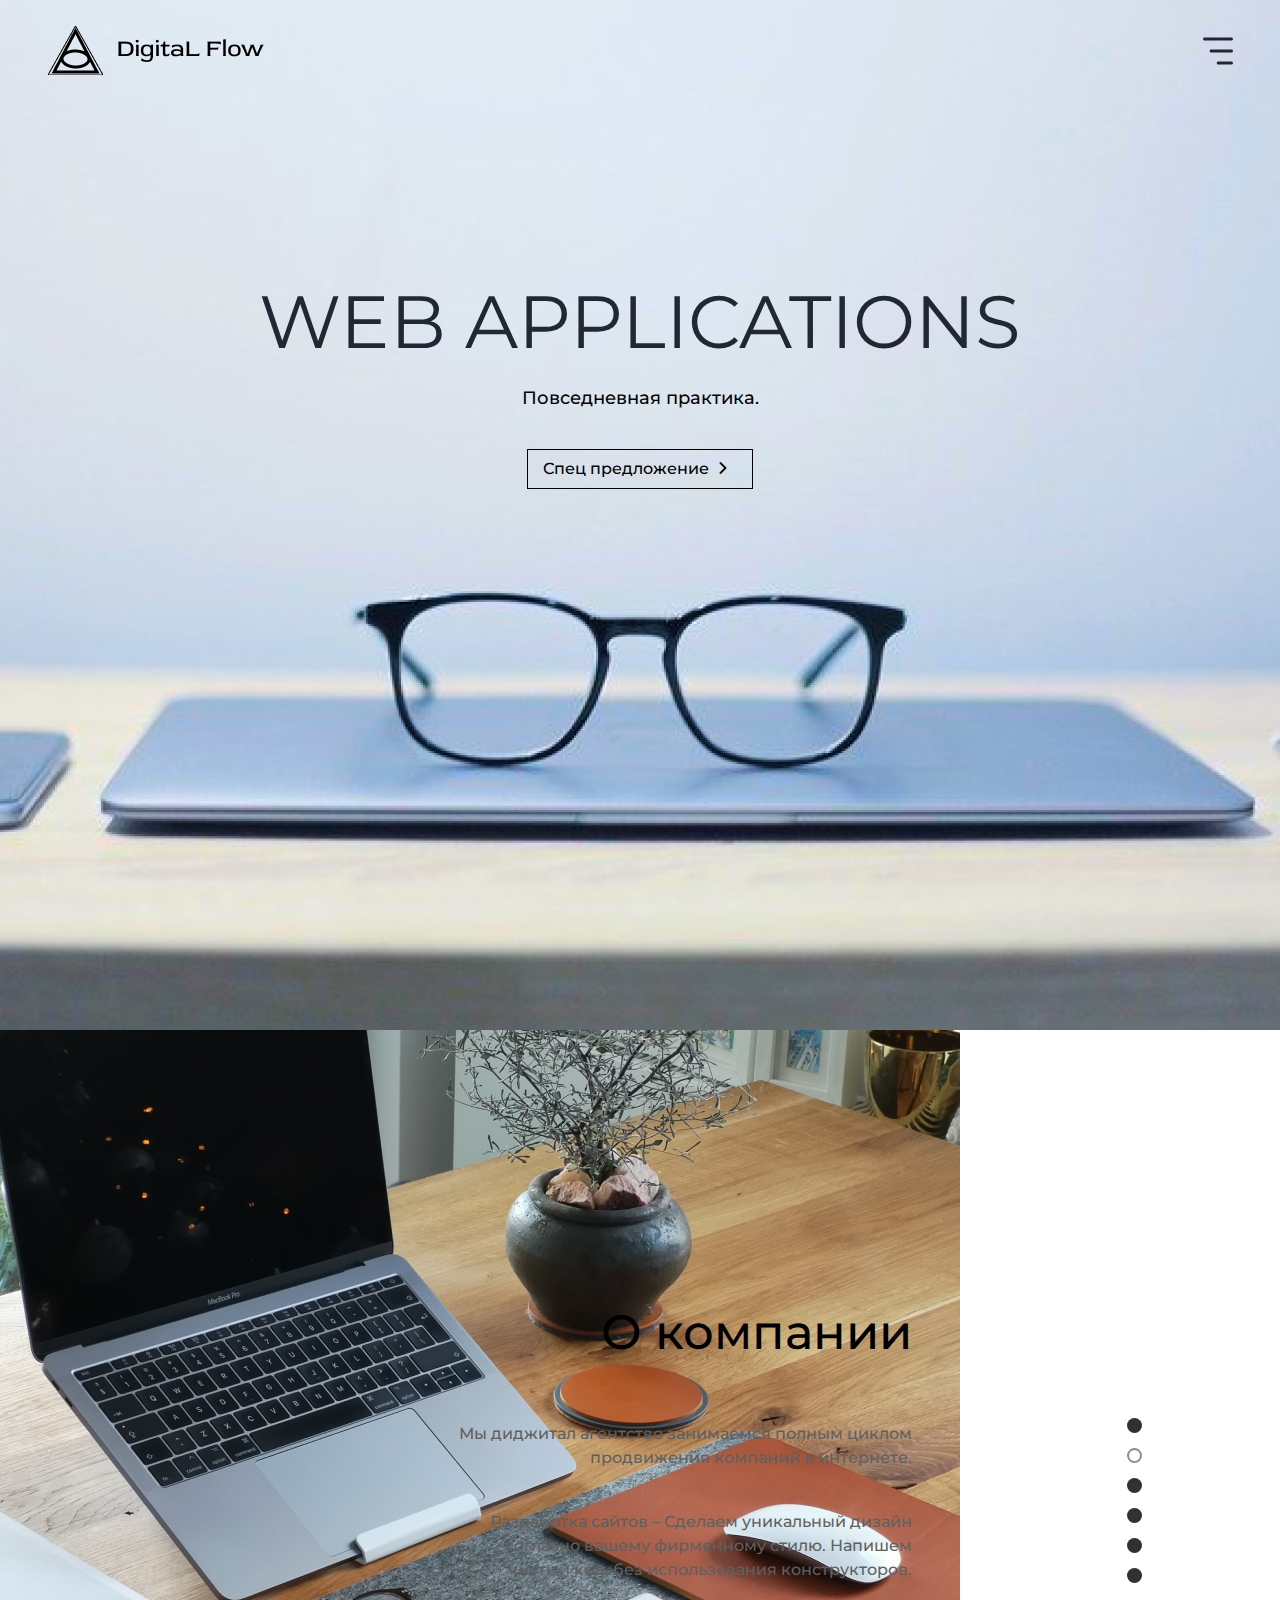
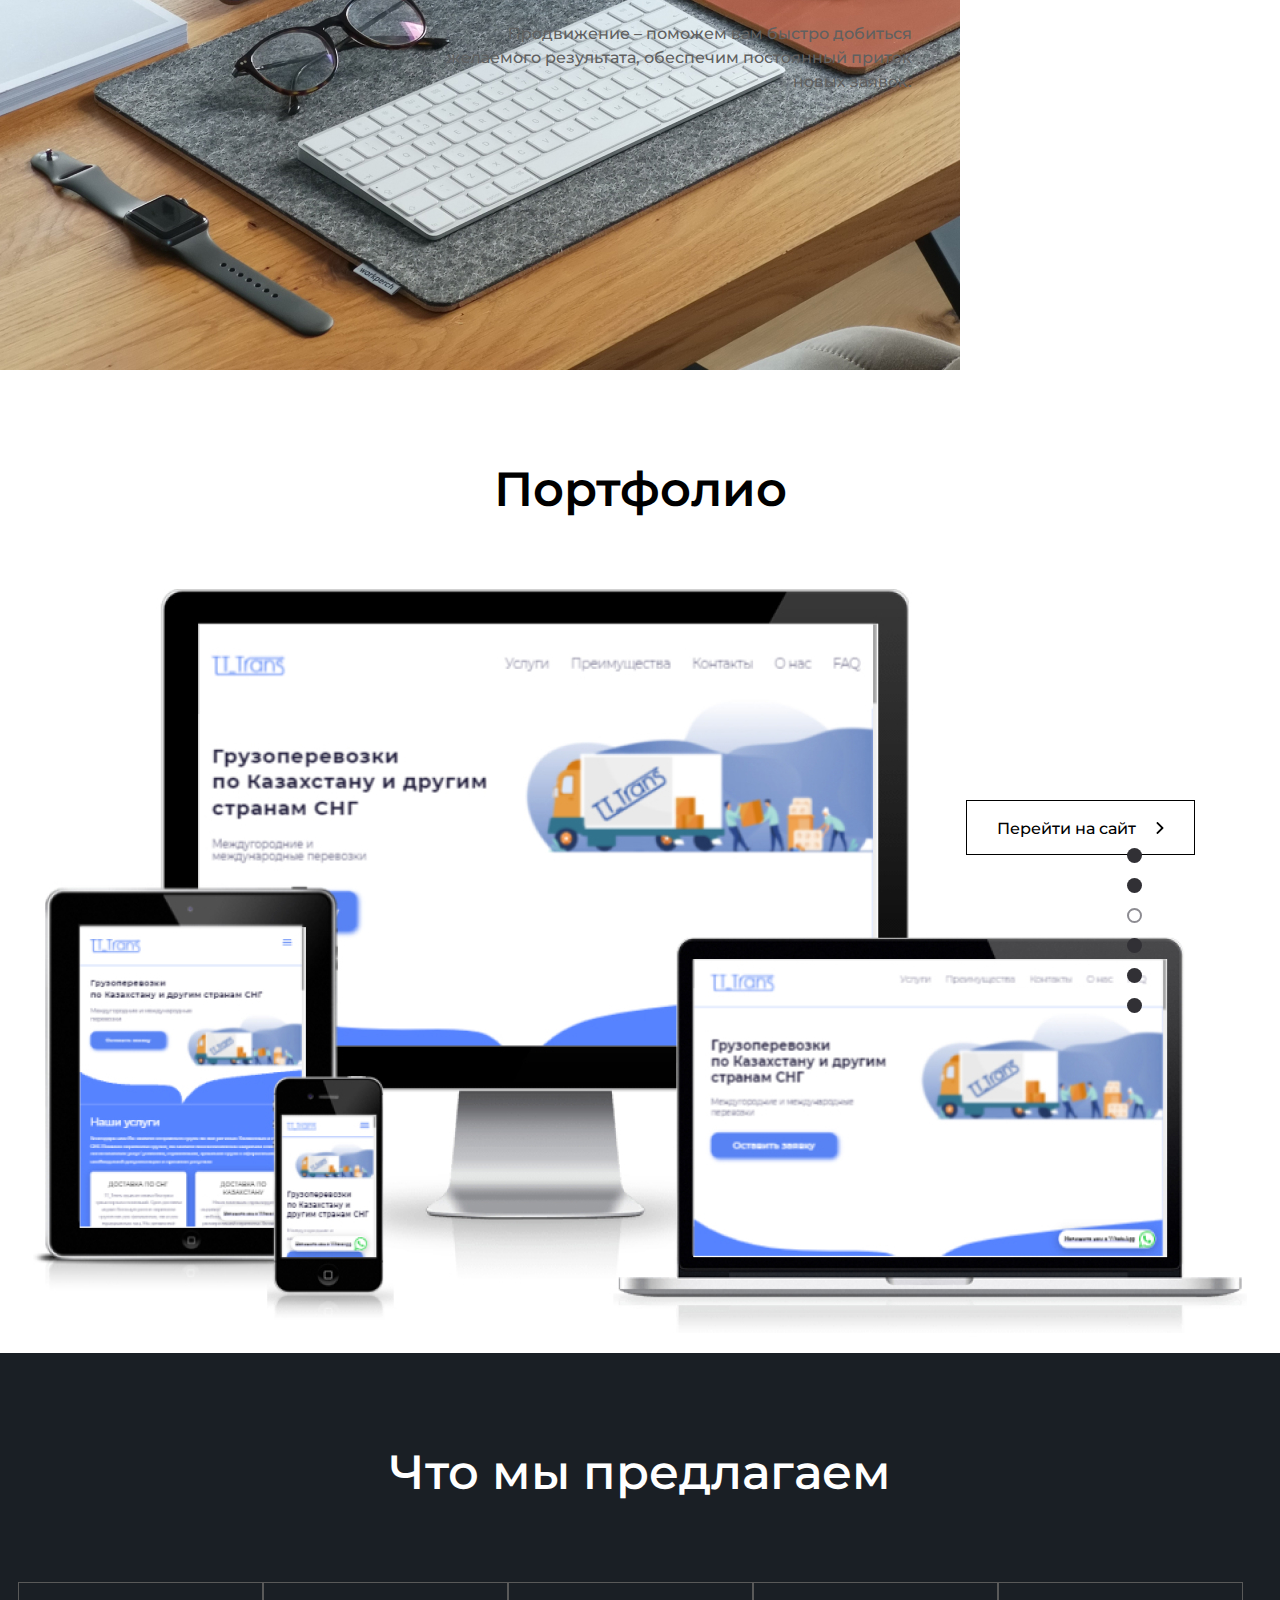
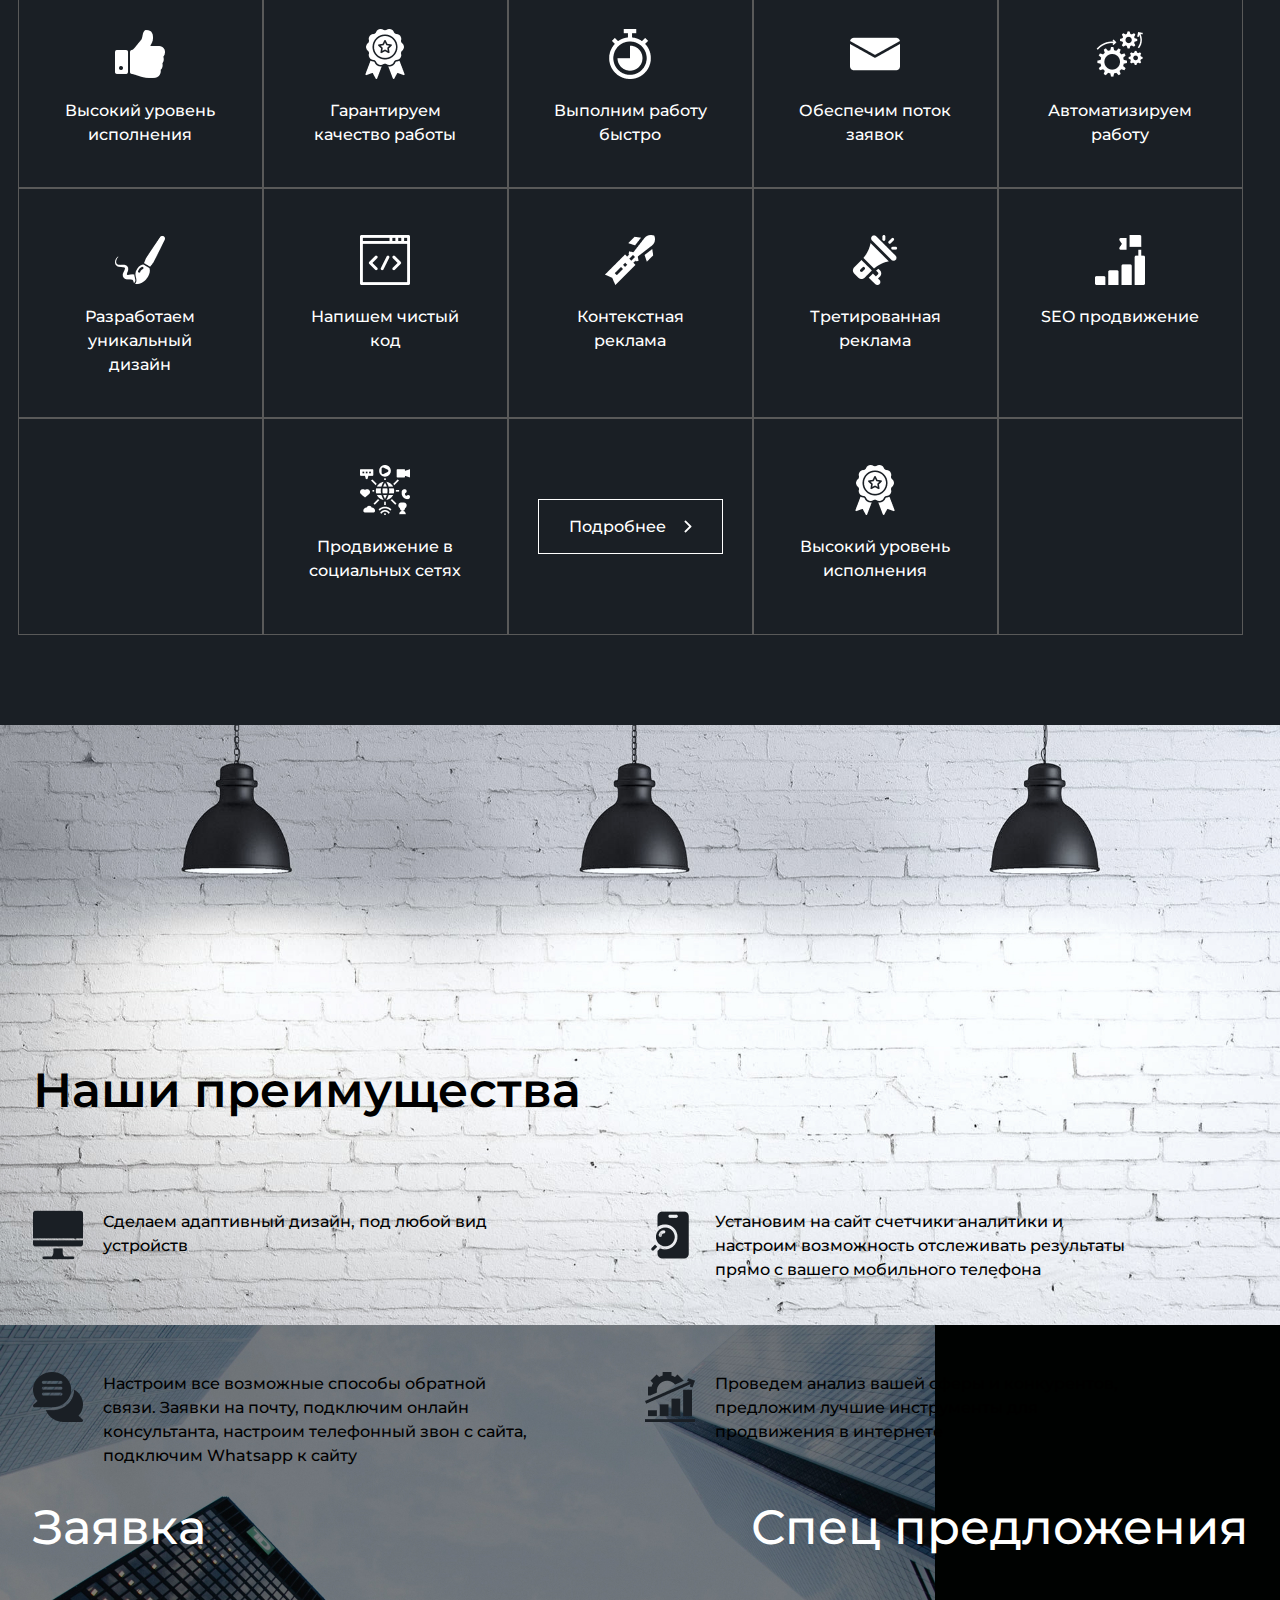
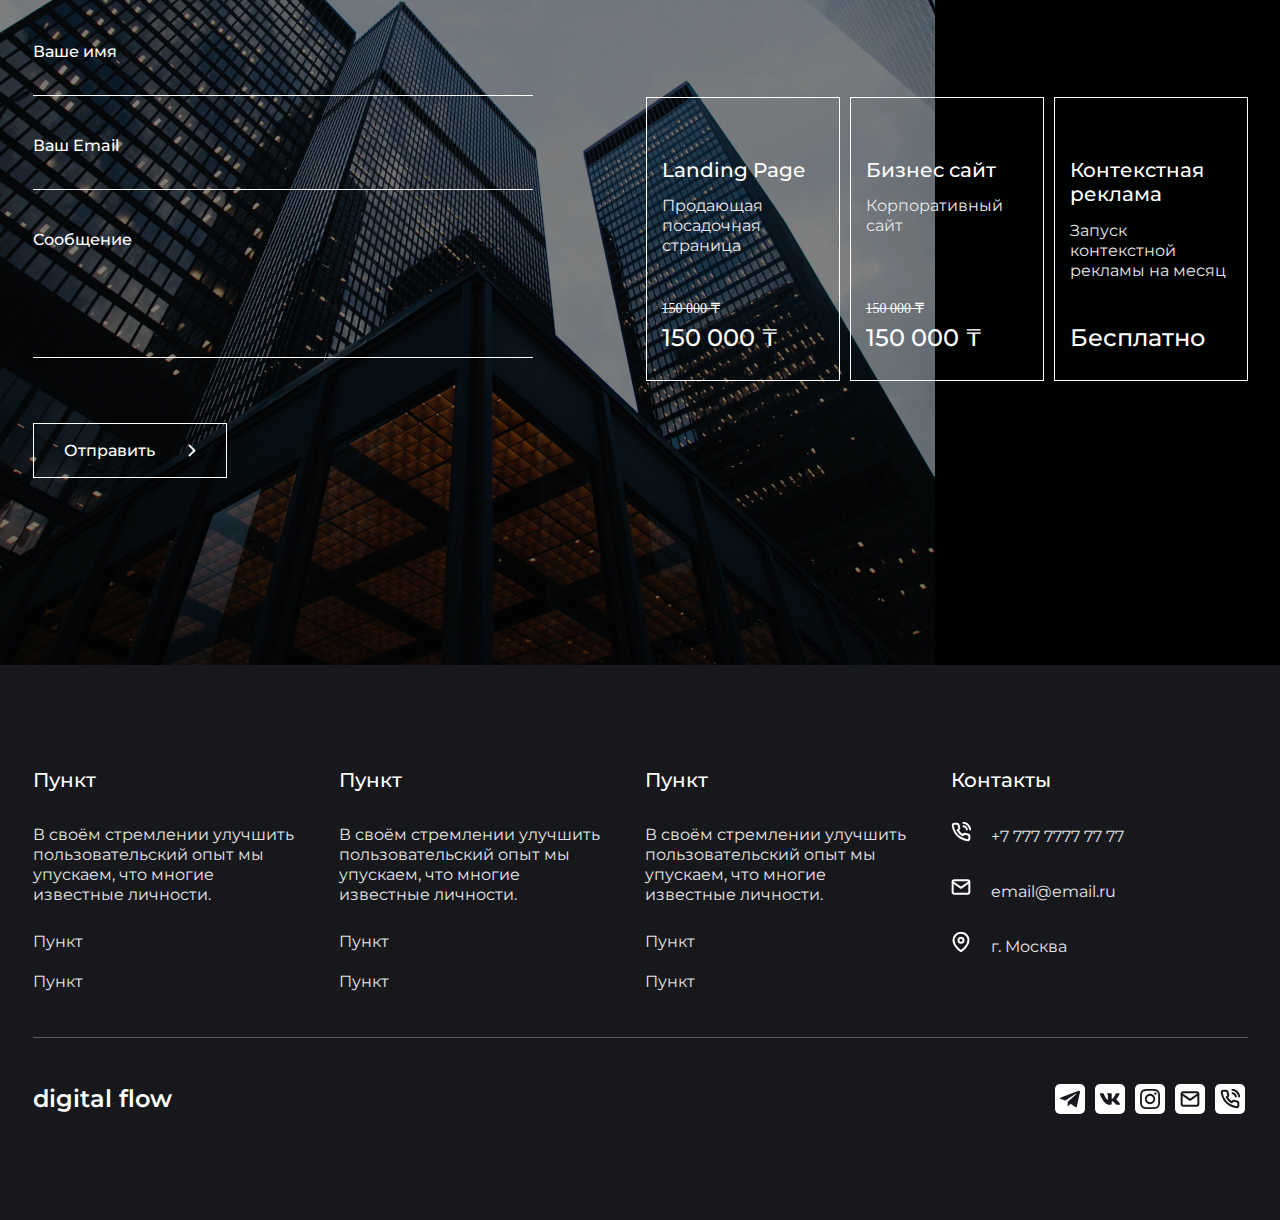
==== commit e17dd96e: "media home section" ====
--- a/index.html
+++ b/index.html
@@ -47,7 +47,9 @@
                 <div class="container home_container-center">
                     <h1>web applications</h1>
                     <p>Повседневная практика.</p>
-                    <a class="home_btn" href="pages/more.html">Спец предложение<img src="img/icons/rightSprow.svg" alt="sprow"></a>
+                    <form action="pages/more.html">
+                        <button class="home_btn">Спец предложение<img src="img/icons/rightSprow.svg" alt="sprow"></button>
+                    </form>
                 </div>
             </div> <!-- end home_container -->
         </section> <!-- end section home -->
--- a/css/style.min.css
+++ b/css/style.min.css
@@ -12,8 +12,6 @@
 
 .container { max-width: 1245px; margin: 0 auto; padding: 0 15px; }
 
-a { text-decoration: none; }
-
 .home { min-height: 1030px; position: relative; }
 
 .home_img { width: 100%; height: 100%; position: absolute; -o-object-fit: cover; object-fit: cover; }
@@ -42,191 +40,196 @@
 
 .active { display: block; }
 
-.home_container-center { padding: 172px 0; text-align: center; margin: 0 auto; }
-
-.home_container-center h1 { font-family: "Montserrat", sans-serif; font-style: normal; font-weight: 400; font-size: 5.5vw; line-height: 90px; text-transform: uppercase; color: #212733; }
-
-.home_container-center p { padding: 20px 0; font-family: "Montserrat", sans-serif; font-style: normal; font-weight: 500; font-size: 18px; line-height: 22px; color: black; }
-
-.home_container-center a { -webkit-box-sizing: border-box; box-sizing: border-box; margin: 40px auto; font-family: "Montserrat", sans-serif; font-style: normal; font-weight: 500; font-size: 16px; line-height: 20px; color: black; width: clamp(140px, 50%, 280px); height: clamp(30px, 50%, 60px); display: -webkit-box; display: -ms-flexbox; display: flex; -webkit-box-pack: justify; -ms-flex-pack: justify; justify-content: space-between; -webkit-box-align: center; -ms-flex-align: center; align-items: center; padding: 18px 30px; border: 1px solid #000000; }
-
-.home_container-center a:hover { outline: 2px solid #000000; }
+.home_container-center { padding: 172px 0; text-align: center; }
+
+.home_container-center h1 { font-style: normal; font-weight: 400; font-size: 5.5vw; line-height: 90px; text-transform: uppercase; color: #212733; }
+
+.home_container-center p { padding: 20px 0; font-style: normal; font-weight: 500; font-size: 18px; line-height: 22px; color: black; }
+
+.home_container-center form { padding: 20px 15px; }
+
+.home_container-center .home_btn { font-family: "Montserrat", sans-serif; font-style: normal; font-weight: 500; font-size: 16px; line-height: 20px; color: black; max-width: 280px; max-height: 60px; padding: 9px 15px; border: 1px solid #000000; background: none; }
+
+.home_container-center .home_btn img { padding: 0 10px; }
+
+.home_container-center .home_btn:hover { outline: 2px solid #000000; cursor: pointer; }
+
+.about { position: relative; }
+
+.about_img { width: 960px; height: 940px; -o-object-fit: cover; object-fit: cover; vertical-align: top; }
+
+.about_container { max-width: 500px; position: absolute; top: 273px; right: 353px; }
+
+.about_container h2 { margin-bottom: 60px; font-family: "Montserrat", sans-serif; font-style: normal; font-weight: 500; font-size: 48px; line-height: 59px; text-align: right; color: black; }
+
+.about_container p { margin-bottom: 40px; font-family: "Montserrat", sans-serif; font-style: normal; font-weight: 500; font-size: 16px; line-height: 150%; text-align: right; color: #606060; }
+
+.scroll_bar { position: absolute; top: 388px; right: 138px; z-index: 2; }
+
+.scroll_bar .point { width: 15px; height: 15px; border-radius: 50%; margin-bottom: 15px; }
+
+.scroll_bar .point a { display: block; height: 100%; }
+
+.scroll_bar .point_black { background: #313035; -webkit-box-sizing: border-box; box-sizing: border-box; }
+
+.scroll_bar .point_white { border: 2px solid #8D8C92; -webkit-box-sizing: border-box; box-sizing: border-box; }
+
+.portfolio { position: relative; }
+
+.portfolio_container { position: relative; }
+
+.portfolio_container h2 { margin-top: 90px; margin-bottom: 70px; font-family: "Montserrat", sans-serif; font-style: normal; font-weight: 600; font-size: 48px; line-height: 59px; text-align: center; color: black; }
+
+.portfolio_container div { position: absolute; top: 340px; right: 68px; width: 229px; height: 55px; display: -webkit-box; display: -ms-flexbox; display: flex; -webkit-box-orient: horizontal; -webkit-box-direction: normal; -ms-flex-direction: row; flex-direction: row; -webkit-box-pack: justify; -ms-flex-pack: justify; justify-content: space-between; -webkit-box-align: center; -ms-flex-align: center; align-items: center; padding: 18px 30px; border: 1px solid #000000; }
+
+.portfolio_container div:hover { cursor: pointer; outline: 2px solid #000000; }
+
+.portfolio_container div a { font-family: "Montserrat", sans-serif; font-style: normal; font-weight: 500; font-size: 16px; line-height: 20px; color: black; display: block; height: 100%; }
+
+.portfolio_container .portfolio_img { vertical-align: top; }
+
+.more { position: relative; min-height: 1080px; }
+
+.more_img { width: 1920px; height: 1080px; position: absolute; -o-object-fit: cover; object-fit: cover; }
+
+.more_container { position: absolute; top: 0; left: 0; right: 0; bottom: 0; z-index: 2; }
+
+.more_container { text-align: center; margin-top: 292px; }
+
+.more_container h1 { font-family: "Montserrat", sans-serif; font-style: normal; font-weight: normal; font-size: 144px; line-height: 176px; text-transform: uppercase; color: white; }
+
+.more_container p { margin-top: 40px; font-family: "Montserrat", sans-serif; font-style: normal; font-weight: 500; font-size: 48px; line-height: 150%; text-align: center; color: white; }
+
+.more_container div { width: 281px; height: 56px; padding: 18px 30px; border: 1px solid white; margin: 80px auto; }
+
+.more_container div:hover { cursor: pointer; outline: 2px solid #fff; }
+
+.more_container div a { font-family: "Montserrat", sans-serif; font-style: normal; font-weight: 500; font-size: 16px; line-height: 20px; color: white; height: 100%; margin: 0 10px; }
+
+.products { background-color: #1a1f25; }
+
+.products_container { padding: 90px 0; }
+
+.products h2 { padding-bottom: 80px; font-family: "Montserrat", sans-serif; font-style: normal; font-weight: 550; font-size: 48px; line-height: 59px; text-align: center; color: white; }
+
+.products .product_card { display: -ms-grid; display: grid; -ms-grid-columns: (245px)[5]; grid-template-columns: repeat(5, 245px); }
+
+.products .product_card .product { border: 1px solid #595959; padding: 0 20px; }
+
+.products .product_card .product_icon { display: block; margin: 46px auto 20px; }
+
+.products .product_card .product p { padding: 0 17px; padding-bottom: 40px; font-family: "Montserrat", sans-serif; font-style: normal; font-weight: 500; font-size: 16px; line-height: 150%; text-align: center; color: white; }
+
+.products .product_card .more_btn { margin: 80px auto; width: 185px; height: 55px; display: -webkit-box; display: -ms-flexbox; display: flex; -webkit-box-orient: horizontal; -webkit-box-direction: normal; -ms-flex-direction: row; flex-direction: row; -webkit-box-pack: justify; -ms-flex-pack: justify; justify-content: space-between; -webkit-box-align: center; -ms-flex-align: center; align-items: center; padding: 14px 30px; border: 1px solid #FFFFFF; }
+
+.products .product_card .more_btn:hover { cursor: pointer; outline: 2px solid #fff; }
+
+.products .product_card .more_btn a { font-family: "Montserrat", sans-serif; font-style: normal; font-weight: 500; font-size: 16px; line-height: 20px; color: white; }
+
+.advantage { position: relative; }
+
+.advantage_img { width: 100%; height: 100%; -o-object-fit: cover; object-fit: cover; vertical-align: top; }
+
+.advantage_container { position: absolute; top: 336px; left: 0; right: 0; z-index: 2; }
+
+.advantage_container h2 { font-family: "Montserrat", sans-serif; font-style: normal; font-weight: 600; font-size: 48px; line-height: 59px; text-align: left; color: black; }
+
+.advantage_container .content { display: -ms-grid; display: grid; grid-gap: 0px 112px; -ms-grid-columns: (500px)[2]; grid-template-columns: repeat(2, 500px); }
+
+.advantage_container .content_block { display: -webkit-box; display: -ms-flexbox; display: flex; margin-top: 90px; }
+
+.advantage_container .content_block p { margin-left: 20px; font-family: "Montserrat", sans-serif; font-style: normal; font-weight: 500; font-size: 16px; line-height: 150%; color: black; }
+
+.request { position: relative; background-color: #000201; }
+
+.request_img { width: 935px; height: 940px; -o-object-fit: cover; object-fit: cover; vertical-align: top; }
+
+.request_container { display: -webkit-box; display: -ms-flexbox; display: flex; -webkit-box-pack: justify; -ms-flex-pack: justify; justify-content: space-between; position: absolute; top: 173px; left: 0; right: 0; z-index: 2; }
+
+.request_container .left h2 { margin-bottom: 85px; font-family: "Montserrat", sans-serif; font-style: normal; font-weight: 500; font-size: 48px; line-height: 59px; color: white; }
+
+.request_container .left p { margin-top: 40px; font-family: "Montserrat", sans-serif; font-style: normal; font-weight: 500; font-size: 16px; line-height: 20px; color: white; }
+
+.request_container .left input { margin-top: 18px; width: 500px; border: none; background: none; border-bottom: 1px solid white; }
+
+.request_container .left input:focus { outline: none; color: white; }
+
+.request_container .left .message { height: 90px; }
+
+.request_container .left .send { margin-top: 65px; width: 194px; height: 55px; display: -webkit-box; display: -ms-flexbox; display: flex; -webkit-box-orient: horizontal; -webkit-box-direction: normal; -ms-flex-direction: row; flex-direction: row; -webkit-box-pack: justify; -ms-flex-pack: justify; justify-content: space-between; -webkit-box-align: center; -ms-flex-align: center; align-items: center; padding: 14px 30px; border: 1px solid #FFFFFF; -webkit-box-sizing: border-box; box-sizing: border-box; }
+
+.request_container .left .send:hover { cursor: pointer; outline: 2px solid #fff; }
+
+.request_container .left .send a { font-family: "Montserrat", sans-serif; font-style: normal; font-weight: 500; font-size: 16px; line-height: 20px; color: white; }
+
+.request_container .right h2 { text-align: end; font-family: "Montserrat", sans-serif; font-style: normal; font-weight: 500; font-size: 48px; line-height: 59px; color: white; }
+
+.request_container .right .card { display: -ms-grid; display: grid; -ms-grid-columns: (194px)[3]; grid-template-columns: repeat(3, 194px); grid-gap: 10px; margin-top: 140px; }
+
+.request_container .right .card_item { border: 1px solid #FFFFFF; height: 284px; padding-left: 15px; position: relative; }
+
+.request_container .right .card_item:hover { background: -webkit-gradient(linear, left top, left bottom, from(#61B3C9), to(#074D88)); background: linear-gradient(180deg, #61B3C9 0%, #074D88 100%); cursor: pointer; }
+
+.request_container .right .card_item h4 { margin-top: 60px; font-family: "Montserrat", sans-serif; font-style: normal; font-weight: 500; font-size: 20px; line-height: 24px; color: white; }
+
+.request_container .right .card_item .decription { font-family: "Montserrat", sans-serif; font-style: normal; font-weight: normal; font-size: 16px; line-height: 20px; color: #E8E8E8; position: absolute; top: 98px; }
+
+.request_container .right .card_item .old_price { font-family: white; font-style: normal; font-weight: 500; font-size: 14px; line-height: 17px; -webkit-text-decoration-line: line-through; text-decoration-line: line-through; color: white; position: absolute; top: 202px; }
+
+.request_container .right .card_item .new_price { font-family: "Montserrat", sans-serif; font-style: normal; font-weight: 500; font-size: 24px; line-height: 29px; color: white; position: absolute; top: 225px; }
+
+.success { position: relative; min-height: 1080px; }
+
+.success_img { width: 1920px; height: 1080px; position: absolute; -o-object-fit: cover; object-fit: cover; }
+
+.success_container { position: absolute; top: 0; left: 0; right: 0; bottom: 0; z-index: 2; }
+
+.success_container { text-align: center; margin-top: 292px; max-width: 660px; max-height: 450px; background-color: #f9f8f4; }
+
+.success_container .success-svg { margin: 30px 0; }
+
+.success_container h3 { font-family: "Montserrat", sans-serif; font-style: normal; font-weight: bold; font-size: 20px; line-height: 150%; color: #212733; }
+
+.success_container p { margin: 15px 0 30px 0; font-family: "Montserrat", sans-serif; font-style: normal; font-weight: normal; font-size: 16px; line-height: 150%; text-align: center; color: #212733; }
+
+.success_container .bg-green { padding: 45px 0; background-color: #7dbaab; }
+
+.success_container .main_btn { width: 281px; height: 56px; padding: 18px 30px; border: 1px solid white; margin: 0px auto; }
+
+.success_container .main_btn:hover { cursor: pointer; outline: 2px solid #fff; }
+
+.success_container .main_btn a { font-family: "Montserrat", sans-serif; font-style: normal; font-weight: 500; font-size: 16px; line-height: 20px; color: white; height: 100%; margin: 0 10px; }
+
+.info { background-color: #17181c; }
+
+.info_container .info_top { display: -webkit-box; display: -ms-flexbox; display: flex; -webkit-box-pack: start; -ms-flex-pack: start; justify-content: start; padding-top: 103px; padding-bottom: 45px; border-bottom: 1px solid #595959; }
+
+.info_container .info_top .info_card { max-width: 266px; margin-right: 40px; }
+
+.info_container .info_top .info_card h5 { font-family: "Montserrat", sans-serif; font-style: normal; font-weight: 500; font-size: 20px; line-height: 24px; color: white; }
+
+.info_container .info_top .info_card p { font-family: "Montserrat", sans-serif; font-style: normal; font-weight: normal; font-size: 16px; line-height: 20px; color: #E6E6E6; }
+
+.info_container .info_top .contacts { display: block; }
+
+.info_container .info_top .contacts h5 { font-family: "Montserrat", sans-serif; font-style: normal; font-weight: 500; font-size: 20px; line-height: 24px; color: white; }
+
+.info_container .info_top .contacts p, .info_container .info_top .contacts a { margin-top: 30px; font-family: "Montserrat", sans-serif; font-style: normal; font-weight: normal; font-size: 16px; line-height: 20px; color: #E6E6E6; }
+
+.info_container .info_top .contacts p img, .info_container .info_top .contacts a img { margin-right: 20px; }
+
+.info_container .info_top .contacts p a, .info_container .info_top .contacts a a { border-bottom: 1px solid #17181c; }
+
+.info_container .info_top .contacts p a:hover, .info_container .info_top .contacts a a:hover { border-bottom: 1px solid white; }
+
+.info_container .info_bottom { display: -webkit-box; display: -ms-flexbox; display: flex; -webkit-box-pack: justify; -ms-flex-pack: justify; justify-content: space-between; padding-top: 46px; padding-bottom: 102px; }
+
+.info_container .info_bottom p { font-family: "Montserrat", sans-serif; font-style: normal; font-weight: 600; font-size: 24px; line-height: 29px; color: white; }
+
+.info_container .info_bottom img { margin: 0 3px; }
 
 @media (min-width: 1245px) { .home_container-center h1 { font-size: 74px; } }
 
-@media (max-width: 600px) { .home_container-center a { font-size: 3vw; } }
-
-.about { position: relative; }
-
-.about_img { width: 960px; height: 940px; -o-object-fit: cover; object-fit: cover; vertical-align: top; }
-
-.about_container { max-width: 500px; position: absolute; top: 273px; right: 353px; }
-
-.about_container h2 { margin-bottom: 60px; font-family: "Montserrat", sans-serif; font-style: normal; font-weight: 500; font-size: 48px; line-height: 59px; text-align: right; color: black; }
-
-.about_container p { margin-bottom: 40px; font-family: "Montserrat", sans-serif; font-style: normal; font-weight: 500; font-size: 16px; line-height: 150%; text-align: right; color: #606060; }
-
-.scroll_bar { position: absolute; top: 388px; right: 138px; z-index: 2; }
-
-.scroll_bar .point { width: 15px; height: 15px; border-radius: 50%; margin-bottom: 15px; }
-
-.scroll_bar .point a { display: block; height: 100%; }
-
-.scroll_bar .point_black { background: #313035; -webkit-box-sizing: border-box; box-sizing: border-box; }
-
-.scroll_bar .point_white { border: 2px solid #8D8C92; -webkit-box-sizing: border-box; box-sizing: border-box; }
-
-.portfolio { position: relative; }
-
-.portfolio_container { position: relative; }
-
-.portfolio_container h2 { margin-top: 90px; margin-bottom: 70px; font-family: "Montserrat", sans-serif; font-style: normal; font-weight: 600; font-size: 48px; line-height: 59px; text-align: center; color: black; }
-
-.portfolio_container div { position: absolute; top: 340px; right: 68px; width: 229px; height: 55px; display: -webkit-box; display: -ms-flexbox; display: flex; -webkit-box-orient: horizontal; -webkit-box-direction: normal; -ms-flex-direction: row; flex-direction: row; -webkit-box-pack: justify; -ms-flex-pack: justify; justify-content: space-between; -webkit-box-align: center; -ms-flex-align: center; align-items: center; padding: 18px 30px; border: 1px solid #000000; }
-
-.portfolio_container div:hover { cursor: pointer; outline: 2px solid #000000; }
-
-.portfolio_container div a { font-family: "Montserrat", sans-serif; font-style: normal; font-weight: 500; font-size: 16px; line-height: 20px; color: black; display: block; height: 100%; }
-
-.portfolio_container .portfolio_img { vertical-align: top; }
-
-.more { position: relative; min-height: 1080px; }
-
-.more_img { width: 1920px; height: 1080px; position: absolute; -o-object-fit: cover; object-fit: cover; }
-
-.more_container { position: absolute; top: 0; left: 0; right: 0; bottom: 0; z-index: 2; }
-
-.more_container { text-align: center; margin-top: 292px; }
-
-.more_container h1 { font-family: "Montserrat", sans-serif; font-style: normal; font-weight: normal; font-size: 144px; line-height: 176px; text-transform: uppercase; color: white; }
-
-.more_container p { margin-top: 40px; font-family: "Montserrat", sans-serif; font-style: normal; font-weight: 500; font-size: 48px; line-height: 150%; text-align: center; color: white; }
-
-.more_container div { width: 281px; height: 56px; padding: 18px 30px; border: 1px solid white; margin: 80px auto; }
-
-.more_container div:hover { cursor: pointer; outline: 2px solid #fff; }
-
-.more_container div a { font-family: "Montserrat", sans-serif; font-style: normal; font-weight: 500; font-size: 16px; line-height: 20px; color: white; height: 100%; margin: 0 10px; }
-
-.products { background-color: #1a1f25; }
-
-.products_container { padding: 90px 0; }
-
-.products h2 { padding-bottom: 80px; font-family: "Montserrat", sans-serif; font-style: normal; font-weight: 550; font-size: 48px; line-height: 59px; text-align: center; color: white; }
-
-.products .product_card { display: -ms-grid; display: grid; -ms-grid-columns: (245px)[5]; grid-template-columns: repeat(5, 245px); }
-
-.products .product_card .product { border: 1px solid #595959; padding: 0 20px; }
-
-.products .product_card .product_icon { display: block; margin: 46px auto 20px; }
-
-.products .product_card .product p { padding: 0 17px; padding-bottom: 40px; font-family: "Montserrat", sans-serif; font-style: normal; font-weight: 500; font-size: 16px; line-height: 150%; text-align: center; color: white; }
-
-.products .product_card .more_btn { margin: 80px auto; width: 185px; height: 55px; display: -webkit-box; display: -ms-flexbox; display: flex; -webkit-box-orient: horizontal; -webkit-box-direction: normal; -ms-flex-direction: row; flex-direction: row; -webkit-box-pack: justify; -ms-flex-pack: justify; justify-content: space-between; -webkit-box-align: center; -ms-flex-align: center; align-items: center; padding: 14px 30px; border: 1px solid #FFFFFF; }
-
-.products .product_card .more_btn:hover { cursor: pointer; outline: 2px solid #fff; }
-
-.products .product_card .more_btn a { font-family: "Montserrat", sans-serif; font-style: normal; font-weight: 500; font-size: 16px; line-height: 20px; color: white; }
-
-.advantage { position: relative; }
-
-.advantage_img { width: 100%; height: 100%; -o-object-fit: cover; object-fit: cover; vertical-align: top; }
-
-.advantage_container { position: absolute; top: 336px; left: 0; right: 0; z-index: 2; }
-
-.advantage_container h2 { font-family: "Montserrat", sans-serif; font-style: normal; font-weight: 600; font-size: 48px; line-height: 59px; text-align: left; color: black; }
-
-.advantage_container .content { display: -ms-grid; display: grid; grid-gap: 0px 112px; -ms-grid-columns: (500px)[2]; grid-template-columns: repeat(2, 500px); }
-
-.advantage_container .content_block { display: -webkit-box; display: -ms-flexbox; display: flex; margin-top: 90px; }
-
-.advantage_container .content_block p { margin-left: 20px; font-family: "Montserrat", sans-serif; font-style: normal; font-weight: 500; font-size: 16px; line-height: 150%; color: black; }
-
-.request { position: relative; background-color: #000201; }
-
-.request_img { width: 935px; height: 940px; -o-object-fit: cover; object-fit: cover; vertical-align: top; }
-
-.request_container { display: -webkit-box; display: -ms-flexbox; display: flex; -webkit-box-pack: justify; -ms-flex-pack: justify; justify-content: space-between; position: absolute; top: 173px; left: 0; right: 0; z-index: 2; }
-
-.request_container .left h2 { margin-bottom: 85px; font-family: "Montserrat", sans-serif; font-style: normal; font-weight: 500; font-size: 48px; line-height: 59px; color: white; }
-
-.request_container .left p { margin-top: 40px; font-family: "Montserrat", sans-serif; font-style: normal; font-weight: 500; font-size: 16px; line-height: 20px; color: white; }
-
-.request_container .left input { margin-top: 18px; width: 500px; border: none; background: none; border-bottom: 1px solid white; }
-
-.request_container .left input:focus { outline: none; color: white; }
-
-.request_container .left .message { height: 90px; }
-
-.request_container .left .send { margin-top: 65px; width: 194px; height: 55px; display: -webkit-box; display: -ms-flexbox; display: flex; -webkit-box-orient: horizontal; -webkit-box-direction: normal; -ms-flex-direction: row; flex-direction: row; -webkit-box-pack: justify; -ms-flex-pack: justify; justify-content: space-between; -webkit-box-align: center; -ms-flex-align: center; align-items: center; padding: 14px 30px; border: 1px solid #FFFFFF; -webkit-box-sizing: border-box; box-sizing: border-box; }
-
-.request_container .left .send:hover { cursor: pointer; outline: 2px solid #fff; }
-
-.request_container .left .send a { font-family: "Montserrat", sans-serif; font-style: normal; font-weight: 500; font-size: 16px; line-height: 20px; color: white; }
-
-.request_container .right h2 { text-align: end; font-family: "Montserrat", sans-serif; font-style: normal; font-weight: 500; font-size: 48px; line-height: 59px; color: white; }
-
-.request_container .right .card { display: -ms-grid; display: grid; -ms-grid-columns: (194px)[3]; grid-template-columns: repeat(3, 194px); grid-gap: 10px; margin-top: 140px; }
-
-.request_container .right .card_item { border: 1px solid #FFFFFF; height: 284px; padding-left: 15px; position: relative; }
-
-.request_container .right .card_item:hover { background: -webkit-gradient(linear, left top, left bottom, from(#61B3C9), to(#074D88)); background: linear-gradient(180deg, #61B3C9 0%, #074D88 100%); cursor: pointer; }
-
-.request_container .right .card_item h4 { margin-top: 60px; font-family: "Montserrat", sans-serif; font-style: normal; font-weight: 500; font-size: 20px; line-height: 24px; color: white; }
-
-.request_container .right .card_item .decription { font-family: "Montserrat", sans-serif; font-style: normal; font-weight: normal; font-size: 16px; line-height: 20px; color: #E8E8E8; position: absolute; top: 98px; }
-
-.request_container .right .card_item .old_price { font-family: white; font-style: normal; font-weight: 500; font-size: 14px; line-height: 17px; -webkit-text-decoration-line: line-through; text-decoration-line: line-through; color: white; position: absolute; top: 202px; }
-
-.request_container .right .card_item .new_price { font-family: "Montserrat", sans-serif; font-style: normal; font-weight: 500; font-size: 24px; line-height: 29px; color: white; position: absolute; top: 225px; }
-
-.success { position: relative; min-height: 1080px; }
-
-.success_img { width: 1920px; height: 1080px; position: absolute; -o-object-fit: cover; object-fit: cover; }
-
-.success_container { position: absolute; top: 0; left: 0; right: 0; bottom: 0; z-index: 2; }
-
-.success_container { text-align: center; margin-top: 292px; max-width: 660px; max-height: 450px; background-color: #f9f8f4; }
-
-.success_container .success-svg { margin: 30px 0; }
-
-.success_container h3 { font-family: "Montserrat", sans-serif; font-style: normal; font-weight: bold; font-size: 20px; line-height: 150%; color: #212733; }
-
-.success_container p { margin: 15px 0 30px 0; font-family: "Montserrat", sans-serif; font-style: normal; font-weight: normal; font-size: 16px; line-height: 150%; text-align: center; color: #212733; }
-
-.success_container .bg-green { padding: 45px 0; background-color: #7dbaab; }
-
-.success_container .main_btn { width: 281px; height: 56px; padding: 18px 30px; border: 1px solid white; margin: 0px auto; }
-
-.success_container .main_btn:hover { cursor: pointer; outline: 2px solid #fff; }
-
-.success_container .main_btn a { font-family: "Montserrat", sans-serif; font-style: normal; font-weight: 500; font-size: 16px; line-height: 20px; color: white; height: 100%; margin: 0 10px; }
-
-.info { background-color: #17181c; }
-
-.info_container .info_top { display: -webkit-box; display: -ms-flexbox; display: flex; -webkit-box-pack: start; -ms-flex-pack: start; justify-content: start; padding-top: 103px; padding-bottom: 45px; border-bottom: 1px solid #595959; }
-
-.info_container .info_top .info_card { max-width: 266px; margin-right: 40px; }
-
-.info_container .info_top .info_card h5 { font-family: "Montserrat", sans-serif; font-style: normal; font-weight: 500; font-size: 20px; line-height: 24px; color: white; }
-
-.info_container .info_top .info_card p { font-family: "Montserrat", sans-serif; font-style: normal; font-weight: normal; font-size: 16px; line-height: 20px; color: #E6E6E6; }
-
-.info_container .info_top .contacts { display: block; }
-
-.info_container .info_top .contacts h5 { font-family: "Montserrat", sans-serif; font-style: normal; font-weight: 500; font-size: 20px; line-height: 24px; color: white; }
-
-.info_container .info_top .contacts p, .info_container .info_top .contacts a { margin-top: 30px; font-family: "Montserrat", sans-serif; font-style: normal; font-weight: normal; font-size: 16px; line-height: 20px; color: #E6E6E6; }
-
-.info_container .info_top .contacts p img, .info_container .info_top .contacts a img { margin-right: 20px; }
-
-.info_container .info_top .contacts p a, .info_container .info_top .contacts a a { border-bottom: 1px solid #17181c; }
-
-.info_container .info_top .contacts p a:hover, .info_container .info_top .contacts a a:hover { border-bottom: 1px solid white; }
-
-.info_container .info_bottom { display: -webkit-box; display: -ms-flexbox; display: flex; -webkit-box-pack: justify; -ms-flex-pack: justify; justify-content: space-between; padding-top: 46px; padding-bottom: 102px; }
-
-.info_container .info_bottom p { font-family: "Montserrat", sans-serif; font-style: normal; font-weight: 600; font-size: 24px; line-height: 29px; color: white; }
-
-.info_container .info_bottom img { margin: 0 3px; }
+@media (max-width: 600px) { .logo img { width: 150px; }
+  .home_btn { width: 230px; height: 40px; } }
 /*# sourceMappingURL=style.min.css.map */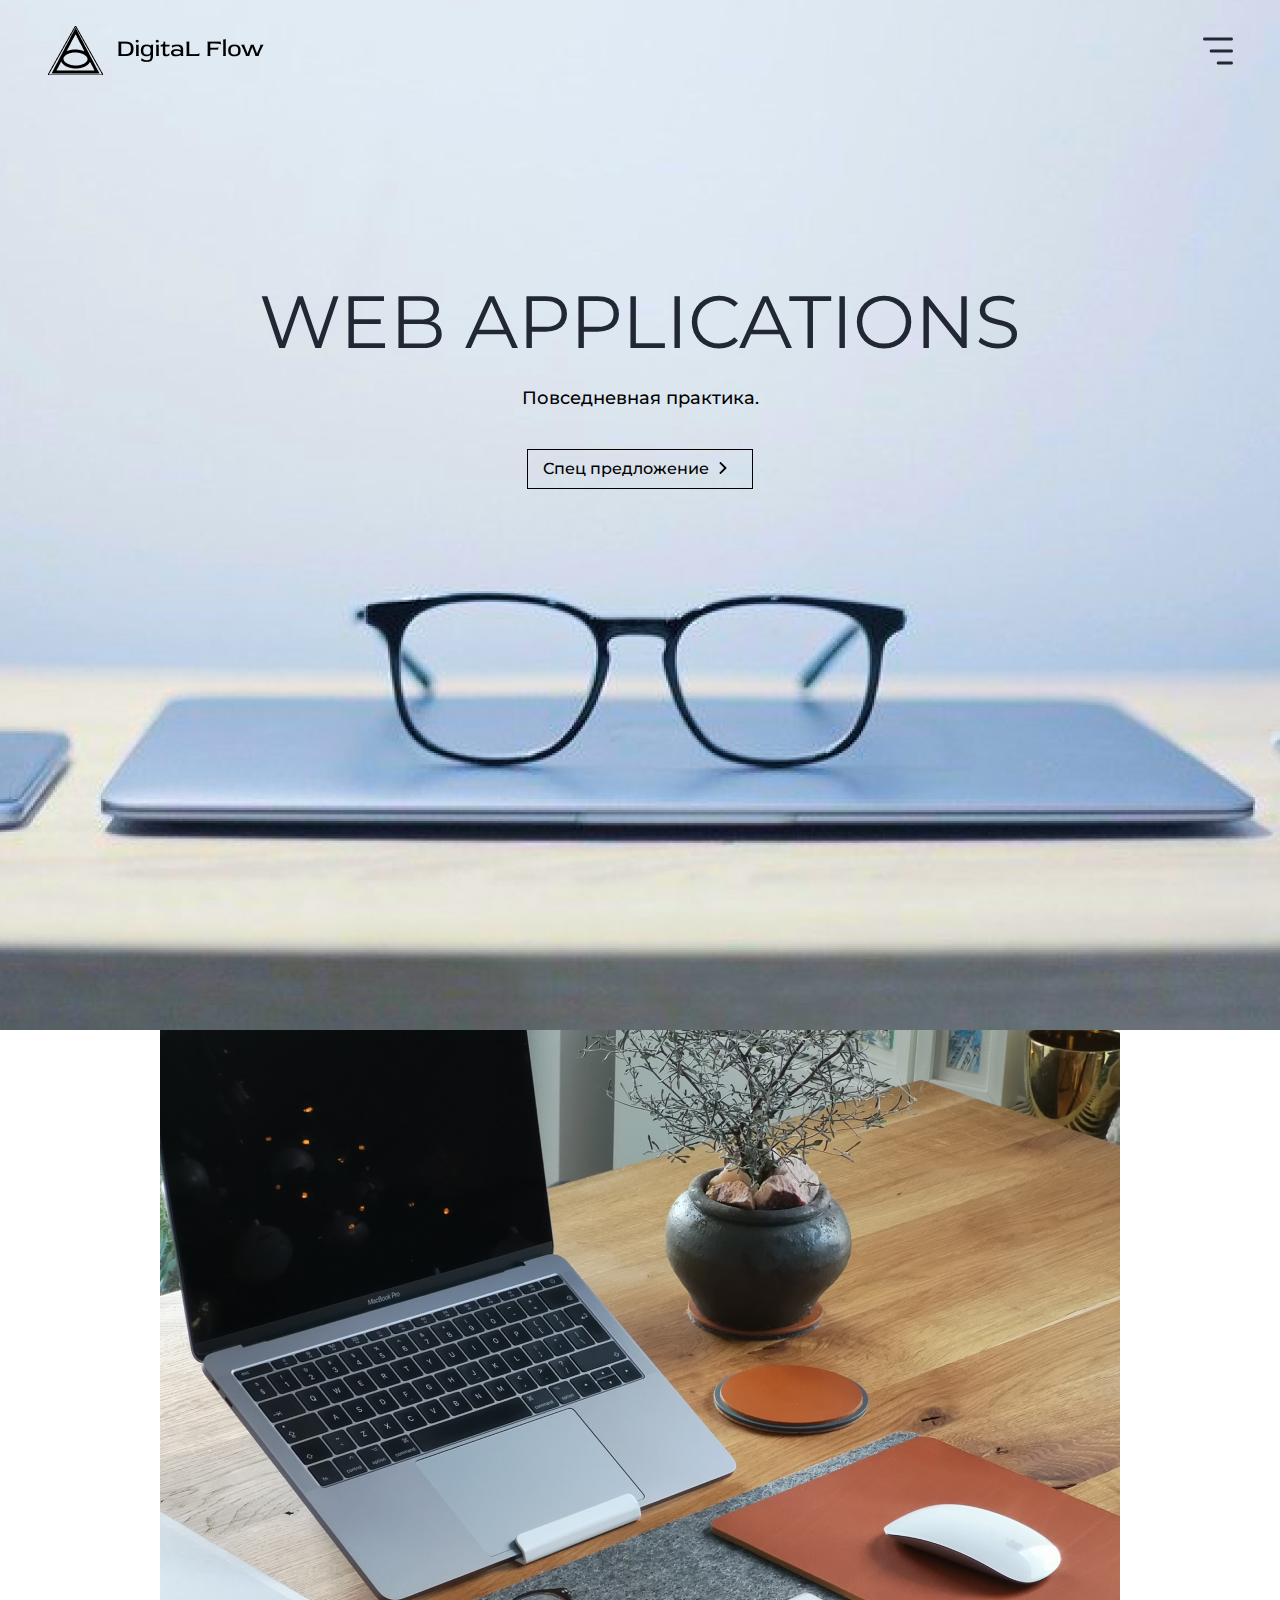
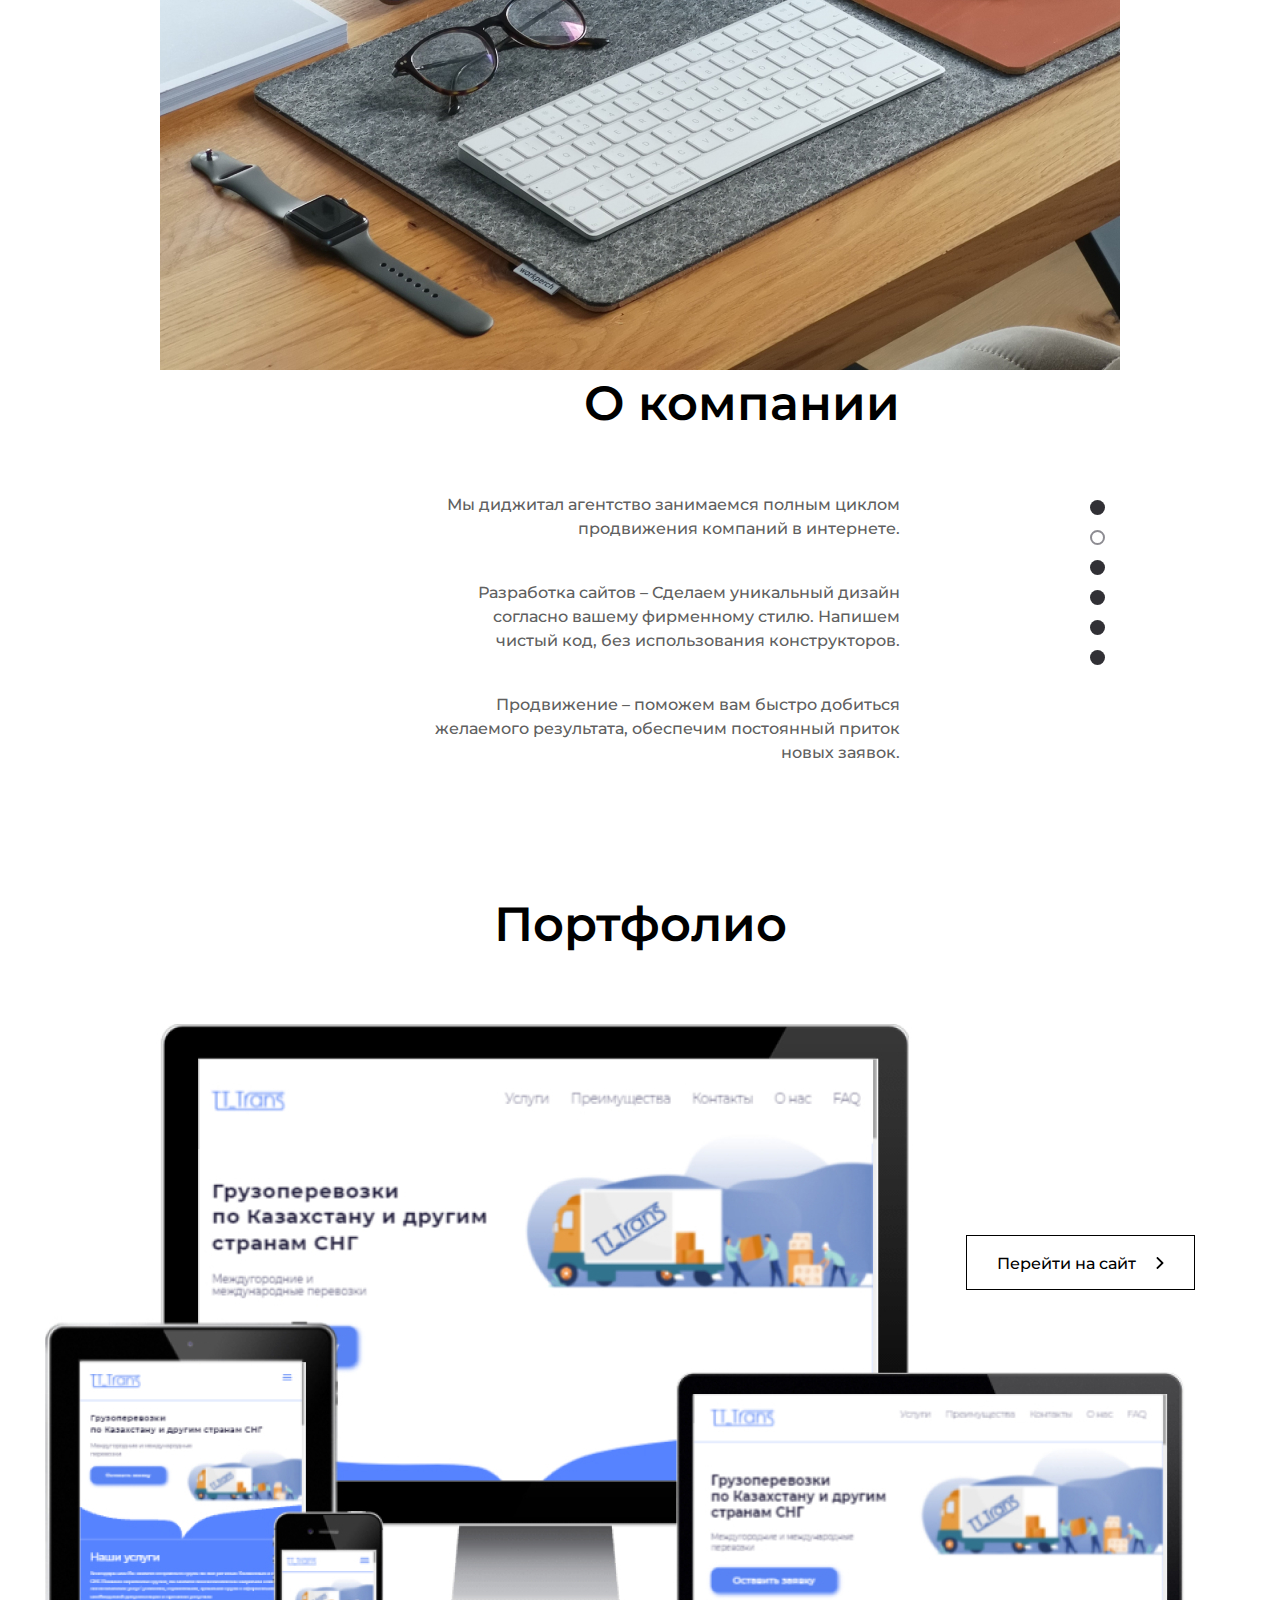
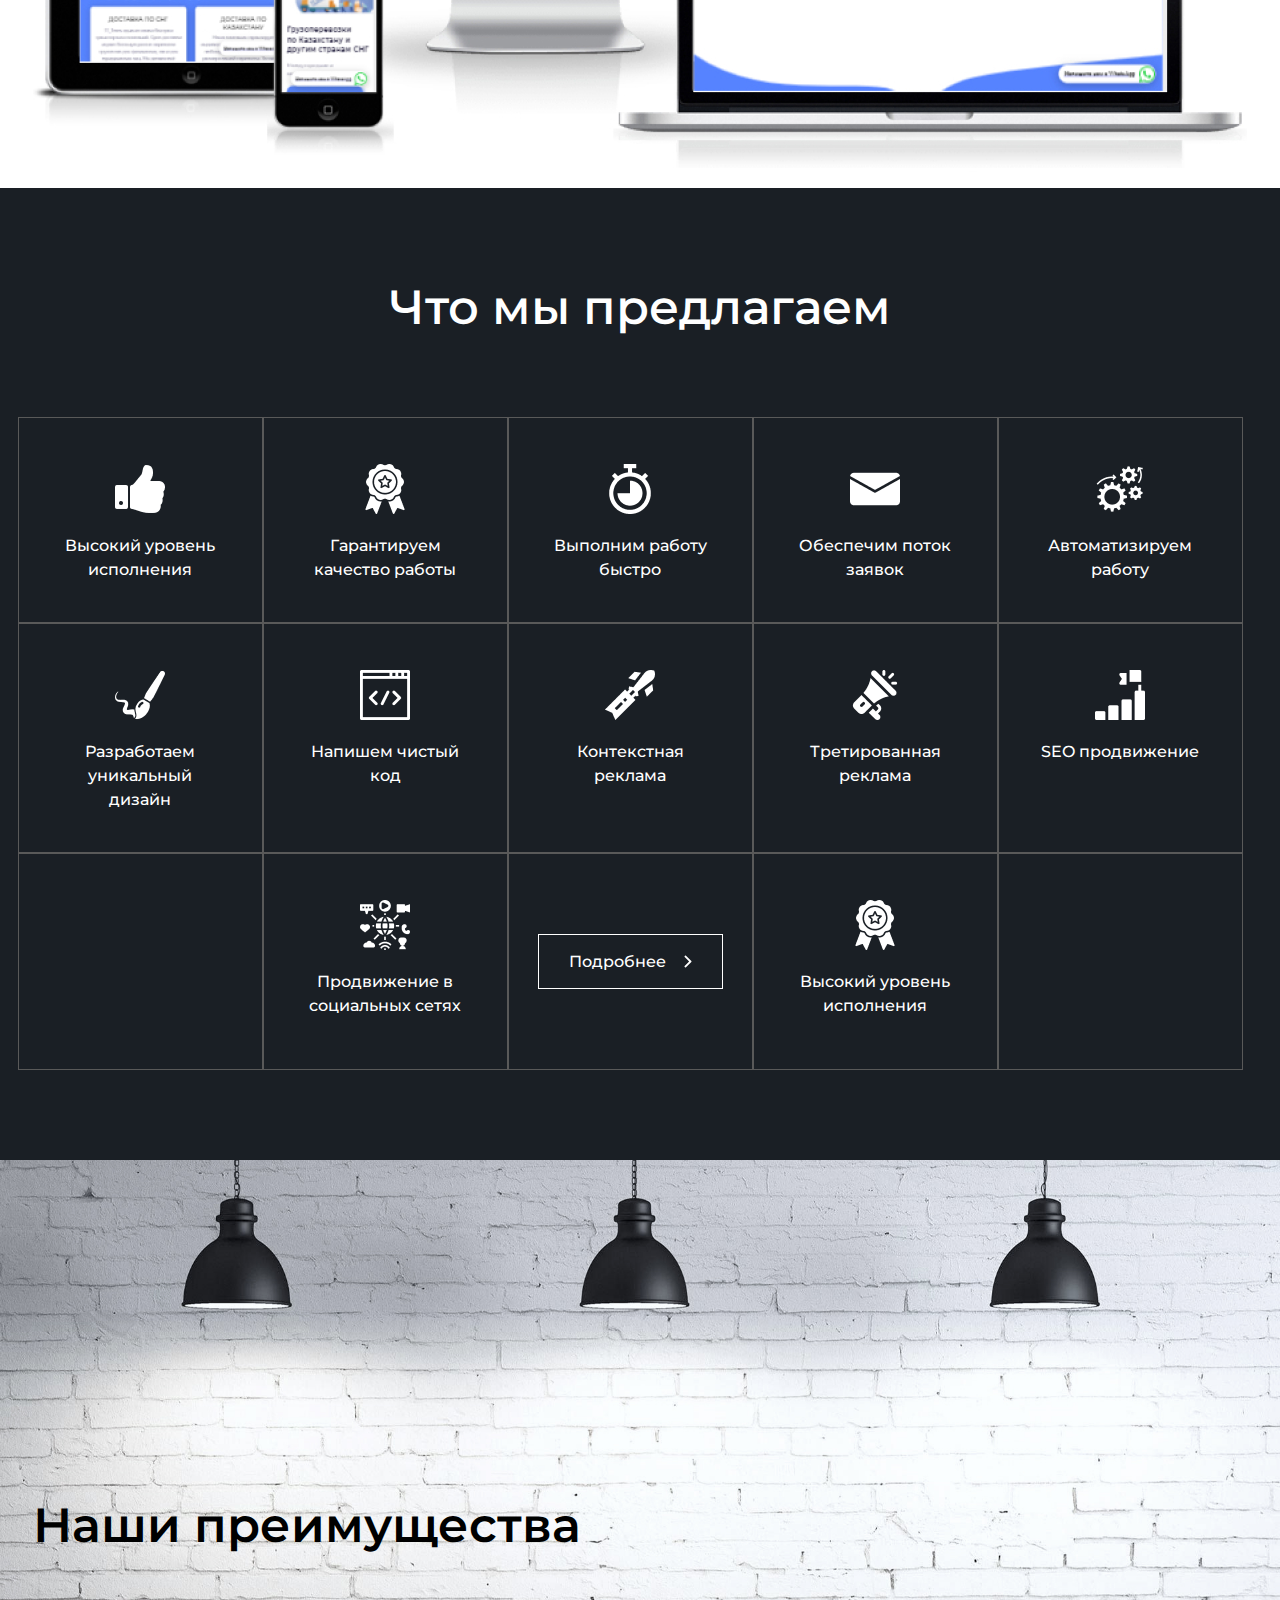
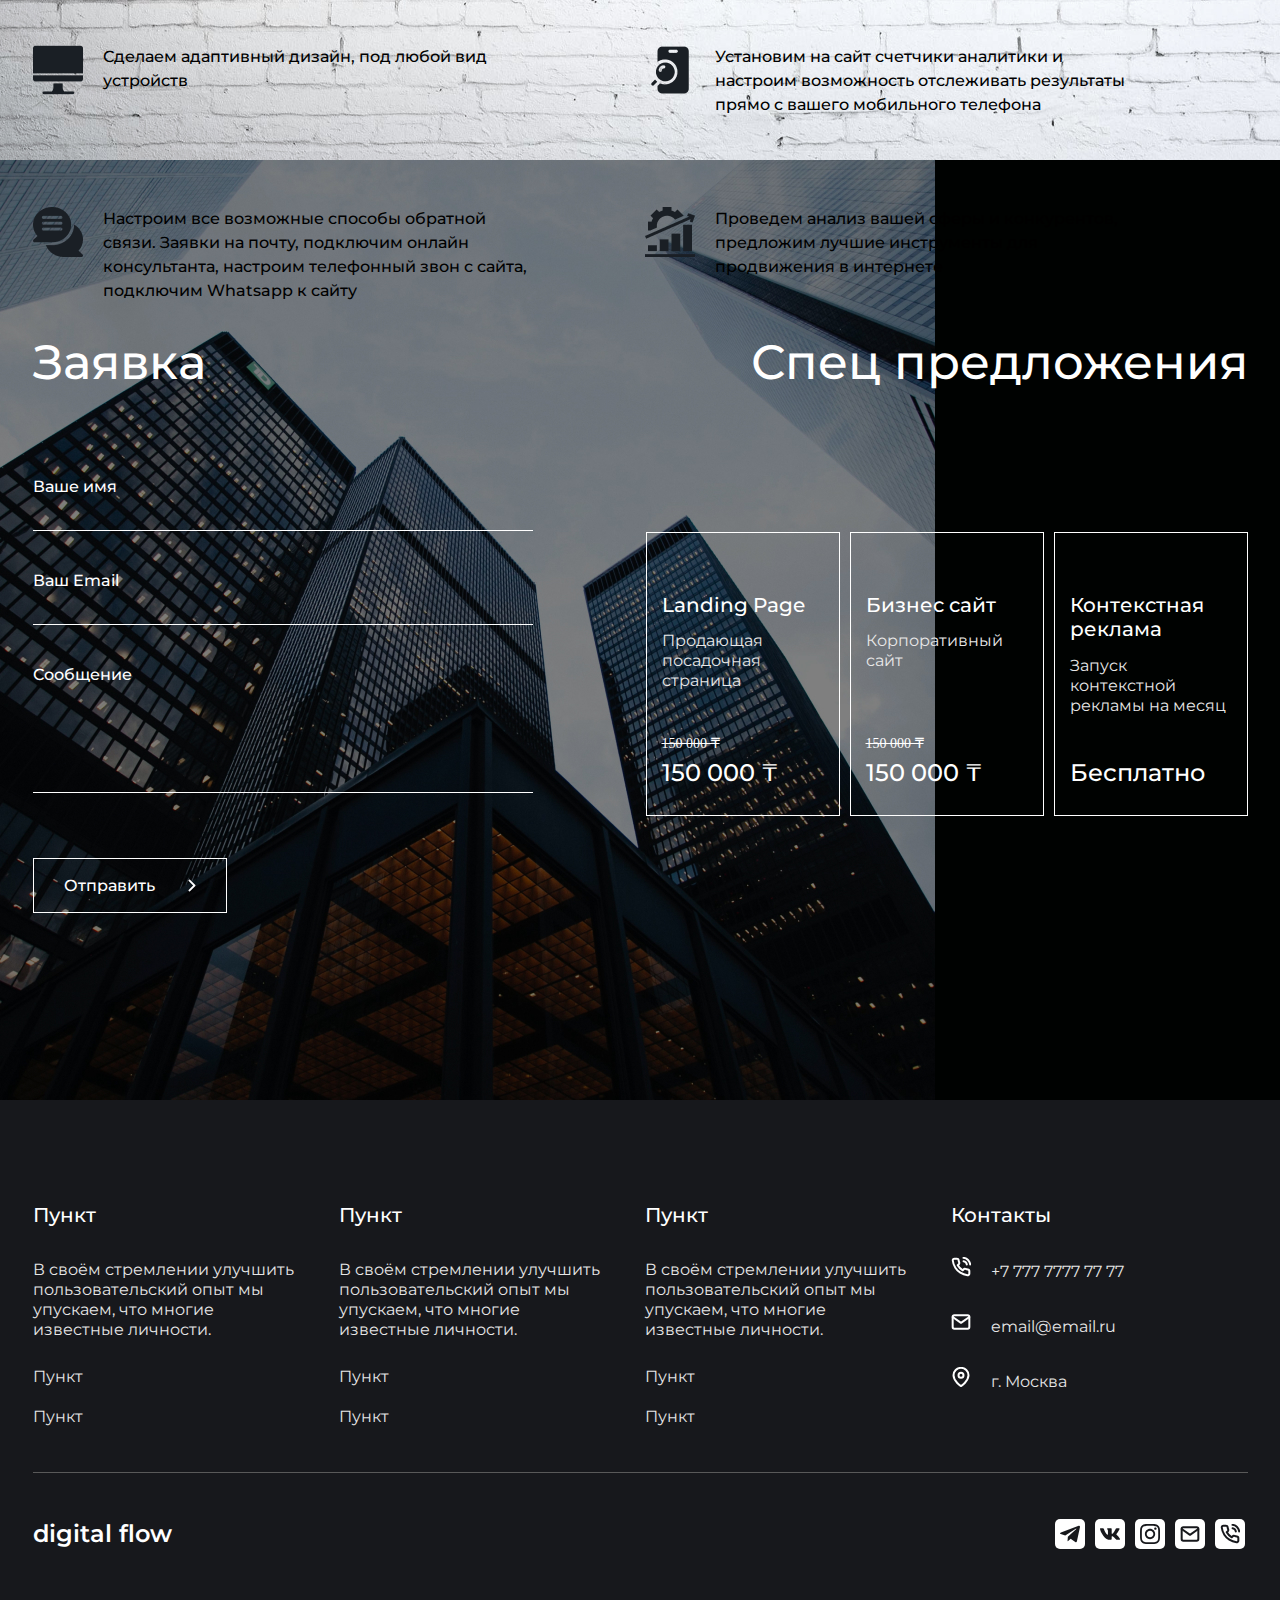
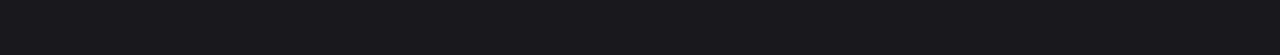
==== commit 340bec80: "media section about" ====
--- a/index.html
+++ b/index.html
@@ -18,58 +18,63 @@
         <section class="home" id="home">
             <img class="home_img" src="img/background/home.jpg" alt=""><!-- background img -->
             <div class="container home_container">
-                    <nav class="head">
-                        <div class="logo">
-                            <img src="img/logo.png" alt="logo">
-                        </div>
-                        <div id="on-menu" class="menu">
-                            <img class="click_menu" src="img/icons/swipe_menu.svg" alt="menu">
-                            <div class="on-click-menu">
-                                <img id="off-menu" src="img/icons/Vector.svg" alt="vector">
-                                <ul>
-                                    <li><a href="#home">Главная</a></li>
-                                    <li><a href="about">О компании</a></li>
-                                    <li><a href="#portfolio">Портфолио</a></li>
-                                    <li><a href="#products">Что мы предлагаем</a></li>
-                                    <li><a href="">Специальное предложение </a></li>
-                                </ul>
-                                <button>Оставить заявку</button>
-                                <div class="social">
-                                    <a href="" target="_blank"><img src="img/icons/tg.svg" alt=""></a>
-                                    <a href="" target="_blank"><img src="img/icons/vk.svg" alt=""></a>
-                                    <a href="" target="_blank"><img src="img/icons/inst.svg" alt=""></a>
-                                    <a href="" target="_blank"><img src="img/icons/mail.svg" alt=""></a>
-                                    <a href=""><img src="img/icons/phone.svg" alt=""></a>
-                                </div>
+                <nav class="head">
+                    <div class="logo">
+                        <img src="img/logo.png" alt="logo">
+                    </div>
+                    <div id="on-menu" class="menu">
+                        <img class="click_menu" src="img/icons/swipe_menu.svg" alt="menu">
+                        <div class="on-click-menu">
+                            <img id="off-menu" src="img/icons/Vector.svg" alt="vector">
+                            <ul>
+                                <li><a href="#home">Главная</a></li>
+                                <li><a href="about">О компании</a></li>
+                                <li><a href="#portfolio">Портфолио</a></li>
+                                <li><a href="#products">Что мы предлагаем</a></li>
+                                <li><a href="">Специальное предложение </a></li>
+                            </ul>
+                            <button>Оставить заявку</button>
+                            <div class="social">
+                                <a href="" target="_blank"><img src="img/icons/tg.svg" alt=""></a>
+                                <a href="" target="_blank"><img src="img/icons/vk.svg" alt=""></a>
+                                <a href="" target="_blank"><img src="img/icons/inst.svg" alt=""></a>
+                                <a href="" target="_blank"><img src="img/icons/mail.svg" alt=""></a>
+                                <a href=""><img src="img/icons/phone.svg" alt=""></a>
                             </div>
                         </div>
-                    </nav>
+                    </div>
+                </nav>
                 <div class="container home_container-center">
                     <h1>web applications</h1>
                     <p>Повседневная практика.</p>
                     <form action="pages/more.html">
-                        <button class="home_btn">Спец предложение<img src="img/icons/rightSprow.svg" alt="sprow"></button>
+                        <button class="home_btn">Спец предложение<img src="img/icons/rightSprow.svg"
+                                alt="sprow"></button>
                     </form>
                 </div>
             </div> <!-- end home_container -->
         </section> <!-- end section home -->
         <section class="about" id="about">
-            <img class="about_img" src="img/background/about.jpg" alt="about"> <!-- background img -->
-            <div class="container about_container">
-                <h2>О компании</h2>
-                <p>Мы диджитал агентство занимаемся полным циклом продвижения компаний в интернете.</p>
-                <p>Разработка сайтов – Сделаем уникальный дизайн согласно вашему фирменному стилю. Напишем чистый
-                    код, без использования конструкторов.</p>
-                <p>Продвижение – поможем вам быстро добиться желаемого результата, обеспечим постоянный приток новых
-                    заявок.</p>
-            </div>
-            <div class="scroll_bar">
-                <div class="point point_black"><a href="#home"></a></div>
-                <div class="point point_white"><a href="#about"></a></div>
-                <div class="point point_black"><a href="#portfolio"></a></div>
-                <div class="point point_black"><a href="#products"></a></div>
-                <div class="point point_black"><a href="#advantage"></a></div>
-                <div class="point point_black"><a href="#request"></a></div>
+            <div id="second-block" class="about_img">
+                <img src="img/background/about.jpg" alt="about">
+            </div>
+            <div id="first-block" class="about_container">
+                <div class="about_container_text">
+                    <h2>О компании</h2>
+                    <p>Мы диджитал агентство занимаемся полным циклом продвижения компаний в интернете.</p>
+                    <p>Разработка сайтов – Сделаем уникальный дизайн согласно вашему фирменному стилю. Напишем чистый
+                        код, без использования конструкторов.</p>
+                    <p>Продвижение – поможем вам быстро добиться желаемого результата, обеспечим постоянный приток новых
+                        заявок.</p>
+                </div>
+                <div class="about_container_scroll-bar">
+                    <div class="point point_black"><a href="#home"></a></div>
+                    <div class="point point_white"><a href="#about"></a></div>
+                    <div class="point point_black"><a href="#portfolio"></a></div>
+                    <div class="point point_black"><a href="#products"></a></div>
+                    <div class="point point_black"><a href="#advantage"></a></div>
+                    <div class="point point_black"><a href="#request"></a></div>
+                </div>
             </div>
         </section> <!-- end section about -->
         <section class="portfolio" id="portfolio">
@@ -94,67 +99,67 @@
             <div class="container products_container">
                 <h2>Что мы предлагаем</h2>
                 <div class="product_card">
-                <div class="product">
-                    <img class="product_icon" src="img/icons/like.png" alt="like">
-                    <p>Высокий уровень исполнения </p>
-                </div>
-                <div class="product">
-                    <img class="product_icon" src="img/icons/quality.png" alt="quality">
-                    <p>Гарантируем качество работы</p>
-                </div>
-                <div class="product">
-                    <img class="product_icon" src="img/icons/time.png" alt="time">
-                    <p>Выполним работу быстро</p>
-                </div>
-                <div class="product">
-                    <img class="product_icon" src="img/icons/message.png" alt="message">
-                    <p>Обеспечим поток заявок</p>
-                </div>
-                <div class="product">
-                    <img class="product_icon" src="img/icons/settings.png" alt="settings">
-                    <p>Автоматизируем работу </p>
-                </div>
-                <div class="product">
-                    <img class="product_icon" src="img/icons/design.png" alt="design">
-                    <p>Разработаем уникальный дизайн</p>
-                </div>
-                <div class="product">
-                    <img class="product_icon" src="img/icons/clear_code.png" alt="clear_code">
-                    <p>Напишем чистый код</p>
-                </div>
-                <div class="product">
-                    <img class="product_icon" src="img/icons/ad.png" alt="ad">
-                    <p>Контекстная реклама</p>
-                </div>
-                <div class="product">
-                    <img class="product_icon" src="img/icons/ad_all.png" alt="ad_all">
-                    <p>Третированная реклама </p>
-                </div>
-                <div class="product">
-                    <img class="product_icon" src="img/icons/seo.png" alt="seo">
-                    <p>SEO продвижение</p>
-                </div>
-                <div class="product">
-                    
-                </div>
-                <div class="product">
-                    <img  class="product_icon" src="img/icons/media.png" alt="media">
-                    <p>Продвижение в социальных сетях</p>
-                </div>
-                <div class="product">
-                    <div class="more_btn">
-                        <a href="pages/more.html" >Подробнее</a>
-                        <img src="img/icons/rightSprowWhite.svg" alt="sprow">
-                    </div>
-                </div>
-                <div class="product">
-                    <img class="product_icon" src="img/icons/quality.png" alt="quality">
-                    <p>Высокий уровень исполнения </p>
-                </div>
-                <div class="product">
-                    
-                </div>
-            </div>
+                    <div class="product">
+                        <img class="product_icon" src="img/icons/like.png" alt="like">
+                        <p>Высокий уровень исполнения </p>
+                    </div>
+                    <div class="product">
+                        <img class="product_icon" src="img/icons/quality.png" alt="quality">
+                        <p>Гарантируем качество работы</p>
+                    </div>
+                    <div class="product">
+                        <img class="product_icon" src="img/icons/time.png" alt="time">
+                        <p>Выполним работу быстро</p>
+                    </div>
+                    <div class="product">
+                        <img class="product_icon" src="img/icons/message.png" alt="message">
+                        <p>Обеспечим поток заявок</p>
+                    </div>
+                    <div class="product">
+                        <img class="product_icon" src="img/icons/settings.png" alt="settings">
+                        <p>Автоматизируем работу </p>
+                    </div>
+                    <div class="product">
+                        <img class="product_icon" src="img/icons/design.png" alt="design">
+                        <p>Разработаем уникальный дизайн</p>
+                    </div>
+                    <div class="product">
+                        <img class="product_icon" src="img/icons/clear_code.png" alt="clear_code">
+                        <p>Напишем чистый код</p>
+                    </div>
+                    <div class="product">
+                        <img class="product_icon" src="img/icons/ad.png" alt="ad">
+                        <p>Контекстная реклама</p>
+                    </div>
+                    <div class="product">
+                        <img class="product_icon" src="img/icons/ad_all.png" alt="ad_all">
+                        <p>Третированная реклама </p>
+                    </div>
+                    <div class="product">
+                        <img class="product_icon" src="img/icons/seo.png" alt="seo">
+                        <p>SEO продвижение</p>
+                    </div>
+                    <div class="product">
+
+                    </div>
+                    <div class="product">
+                        <img class="product_icon" src="img/icons/media.png" alt="media">
+                        <p>Продвижение в социальных сетях</p>
+                    </div>
+                    <div class="product">
+                        <div class="more_btn">
+                            <a href="pages/more.html">Подробнее</a>
+                            <img src="img/icons/rightSprowWhite.svg" alt="sprow">
+                        </div>
+                    </div>
+                    <div class="product">
+                        <img class="product_icon" src="img/icons/quality.png" alt="quality">
+                        <p>Высокий уровень исполнения </p>
+                    </div>
+                    <div class="product">
+
+                    </div>
+                </div>
             </div>
         </section> <!-- end section products -->
         <section class="advantage" id="advantage">
@@ -168,15 +173,18 @@
                     </div>
                     <div class="content_block">
                         <div><img src="img/icons/mobile.png" alt="pc"></div>
-                        <p>Установим на сайт счетчики аналитики и настроим возможность отслеживать результаты прямо с вашего мобильного телефона</p>
+                        <p>Установим на сайт счетчики аналитики и настроим возможность отслеживать результаты прямо с
+                            вашего мобильного телефона</p>
                     </div>
                     <div class="content_block">
                         <div><img src="img/icons/dialog.png" alt="pc"></div>
-                        <p>Настроим все возможные способы обратной связи. Заявки на почту, подключим онлайн консультанта, настроим телефонный звон с сайта, подключим Whatsapp к сайту</p>
+                        <p>Настроим все возможные способы обратной связи. Заявки на почту, подключим онлайн
+                            консультанта, настроим телефонный звон с сайта, подключим Whatsapp к сайту</p>
                     </div>
                     <div class="content_block">
                         <div><img src="img/icons/analit.png" alt="pc"></div>
-                        <p>Проведем анализ вашей сферы и конкурентов, предложим лучшие инструменты для продвижения в интернете</p>
+                        <p>Проведем анализ вашей сферы и конкурентов, предложим лучшие инструменты для продвижения в
+                            интернете</p>
                     </div>
                 </div>
             </div>
@@ -227,25 +235,29 @@
                 <div class="info_top">
                     <div class="info_card">
                         <h5>Пункт</h5>
-                        <p style="margin-top: 33px;">В своём стремлении улучшить пользовательский опыт мы упускаем, что многие известные личности.</p>
+                        <p style="margin-top: 33px;">В своём стремлении улучшить пользовательский опыт мы упускаем, что
+                            многие известные личности.</p>
                         <p style="margin-top: 27px;">Пункт</p>
                         <p style="margin-top: 20px;">Пункт</p>
                     </div>
                     <div class="info_card">
                         <h5>Пункт</h5>
-                        <p style="margin-top: 33px;">В своём стремлении улучшить пользовательский опыт мы упускаем, что многие известные личности.</p>
+                        <p style="margin-top: 33px;">В своём стремлении улучшить пользовательский опыт мы упускаем, что
+                            многие известные личности.</p>
                         <p style="margin-top: 27px;">Пункт</p>
                         <p style="margin-top: 20px;">Пункт</p>
                     </div>
                     <div class="info_card">
                         <h5>Пункт</h5>
-                        <p style="margin-top: 33px;">В своём стремлении улучшить пользовательский опыт мы упускаем, что многие известные личности.</p>
+                        <p style="margin-top: 33px;">В своём стремлении улучшить пользовательский опыт мы упускаем, что
+                            многие известные личности.</p>
                         <p style="margin-top: 27px;">Пункт</p>
                         <p style="margin-top: 20px;">Пункт</p>
                     </div>
                     <div class="contacts">
                         <h5>Контакты</h5>
-                        <p><a href="tel:+7 777 7777 77 77"><img src="img/icons/fi_phone-call.svg" alt="phone">+7 777 7777 77 77</a></p>
+                        <p><a href="tel:+7 777 7777 77 77"><img src="img/icons/fi_phone-call.svg" alt="phone">+7 777
+                                7777 77 77</a></p>
                         <p><a href="email@email.ru"><img src="img/icons/fi_mail.svg" alt="mail">email@email.ru</a></p>
                         <p><img src="img/icons/fi_map-pin.svg" alt="map">г. Москва</p>
                     </div>
@@ -263,7 +275,7 @@
             </div>
         </section> <!-- end section info -->
     </div> <!-- end wrapper -->
-<script src="script.js"></script>
+    <script src="script.js"></script>
 </body>
 
 </html>--- a/css/style.min.css
+++ b/css/style.min.css
@@ -54,25 +54,27 @@
 
 .home_container-center .home_btn:hover { outline: 2px solid #000000; cursor: pointer; }
 
-.about { position: relative; }
-
-.about_img { width: 960px; height: 940px; -o-object-fit: cover; object-fit: cover; vertical-align: top; }
-
-.about_container { max-width: 500px; position: absolute; top: 273px; right: 353px; }
-
-.about_container h2 { margin-bottom: 60px; font-family: "Montserrat", sans-serif; font-style: normal; font-weight: 500; font-size: 48px; line-height: 59px; text-align: right; color: black; }
-
-.about_container p { margin-bottom: 40px; font-family: "Montserrat", sans-serif; font-style: normal; font-weight: 500; font-size: 16px; line-height: 150%; text-align: right; color: #606060; }
-
-.scroll_bar { position: absolute; top: 388px; right: 138px; z-index: 2; }
-
-.scroll_bar .point { width: 15px; height: 15px; border-radius: 50%; margin-bottom: 15px; }
-
-.scroll_bar .point a { display: block; height: 100%; }
-
-.scroll_bar .point_black { background: #313035; -webkit-box-sizing: border-box; box-sizing: border-box; }
-
-.scroll_bar .point_white { border: 2px solid #8D8C92; -webkit-box-sizing: border-box; box-sizing: border-box; }
+.about { display: -webkit-box; display: -ms-flexbox; display: flex; -webkit-box-pack: justify; -ms-flex-pack: justify; justify-content: space-between; }
+
+.about_img img { width: 100%; max-width: 960px; }
+
+.about_container { display: -webkit-box; display: -ms-flexbox; display: flex; -webkit-box-pack: end; -ms-flex-pack: end; justify-content: end; -webkit-box-align: center; -ms-flex-align: center; align-items: center; }
+
+.about_container_text { max-width: 500px; padding: 0 15px; margin-right: 160px; }
+
+.about_container_text h2 { margin-bottom: 60px; font-family: "Montserrat", sans-serif; font-style: normal; font-weight: 600; font-size: 48px; line-height: 59px; text-align: right; color: black; }
+
+.about_container_text p { margin-bottom: 40px; font-family: "Montserrat", sans-serif; font-style: normal; font-weight: 500; font-size: 16px; line-height: 150%; text-align: right; color: #606060; }
+
+.about_container_scroll-bar { padding: 15px; }
+
+.about_container_scroll-bar .point { width: 15px; height: 15px; border-radius: 50%; margin-bottom: 15px; }
+
+.about_container_scroll-bar .point a { display: block; height: 100%; }
+
+.about_container_scroll-bar .point_black { background: #313035; -webkit-box-sizing: border-box; box-sizing: border-box; }
+
+.about_container_scroll-bar .point_white { border: 2px solid #8D8C92; -webkit-box-sizing: border-box; box-sizing: border-box; }
 
 .portfolio { position: relative; }
 
@@ -228,7 +230,15 @@
 
 .info_container .info_bottom img { margin: 0 3px; }
 
+@media (max-width: 1660px) { .about { display: block; max-width: 960px; margin: 0 auto; }
+  _container_scroll-bar { margin: 0; } }
+
 @media (min-width: 1245px) { .home_container-center h1 { font-size: 74px; } }
+
+@media (max-width: 710px) { .about_container { -webkit-box-pack: justify; -ms-flex-pack: justify; justify-content: space-between; }
+  .about_container_text { margin: 0; }
+  .about_container_text h2 { font-size: 32px; text-align: center; }
+  .about_container_text p { text-align: center; } }
 
 @media (max-width: 600px) { .logo img { width: 150px; }
   .home_btn { width: 230px; height: 40px; } }
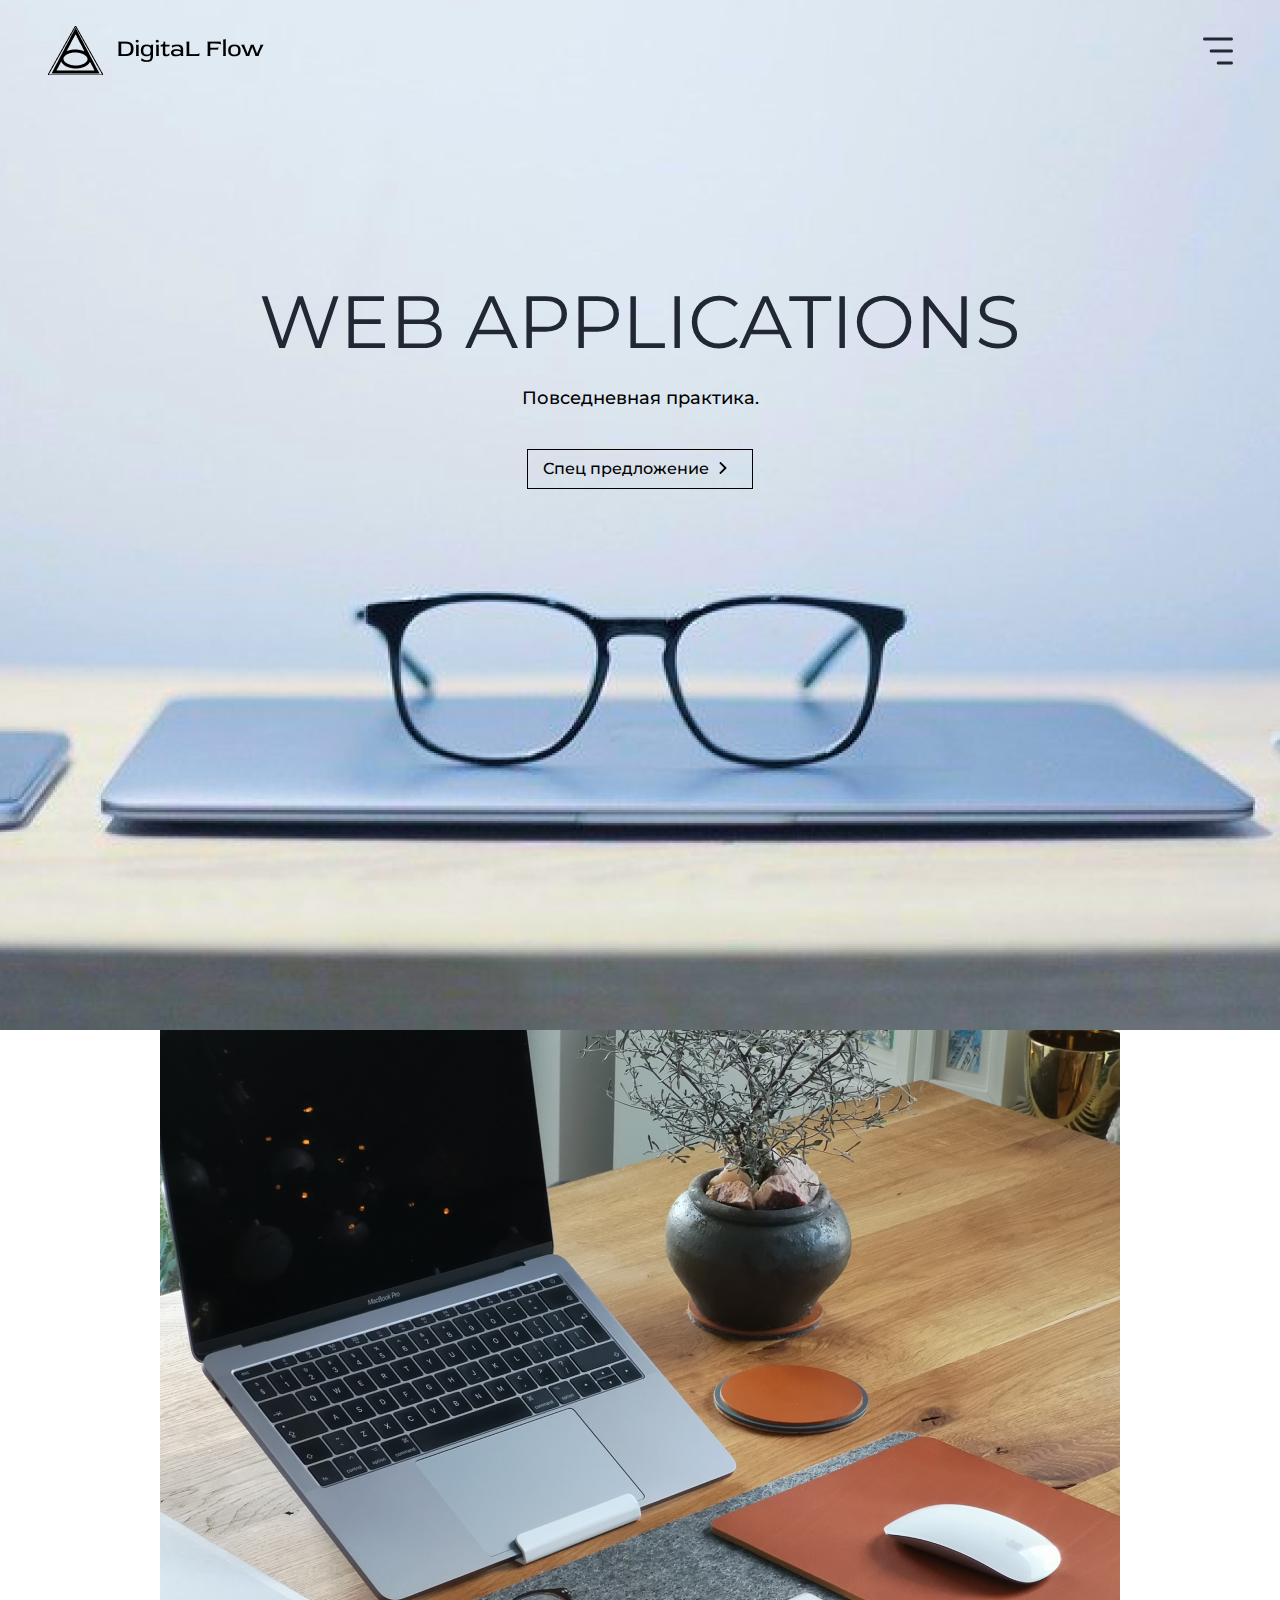
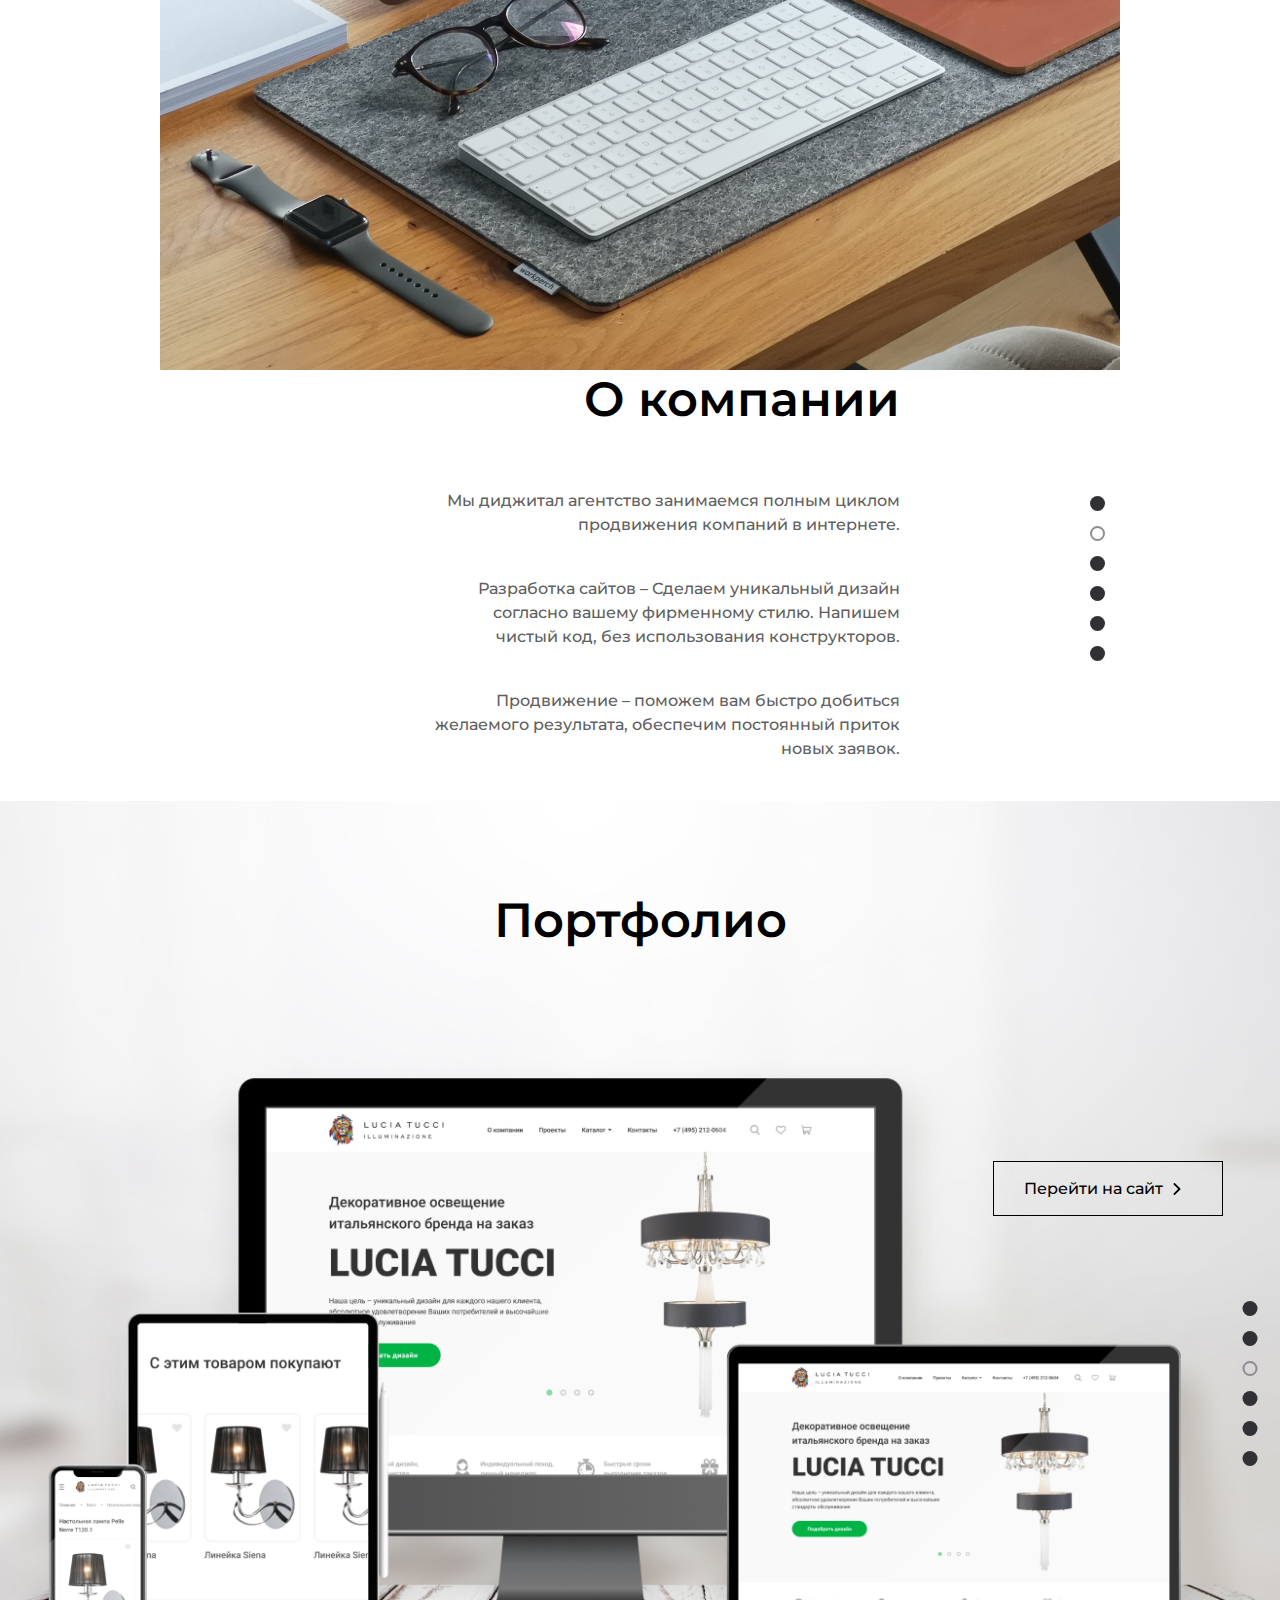
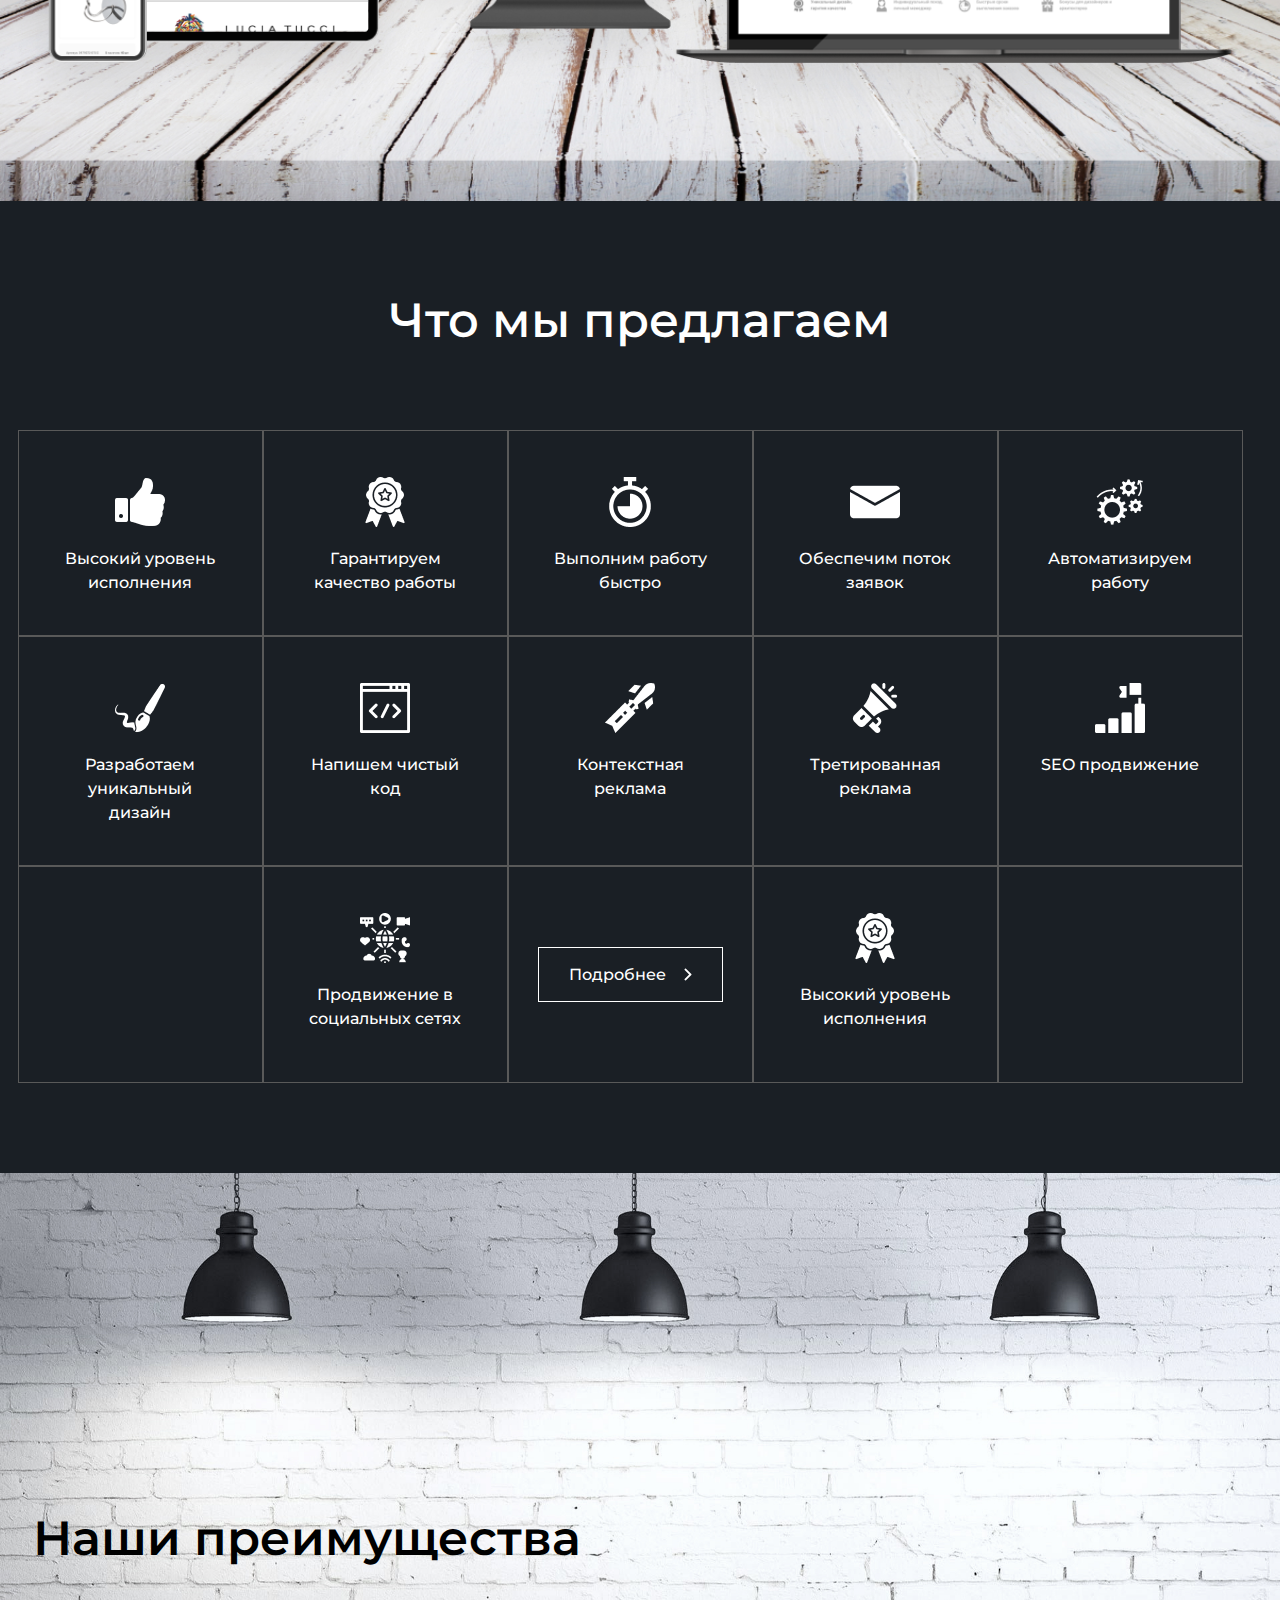
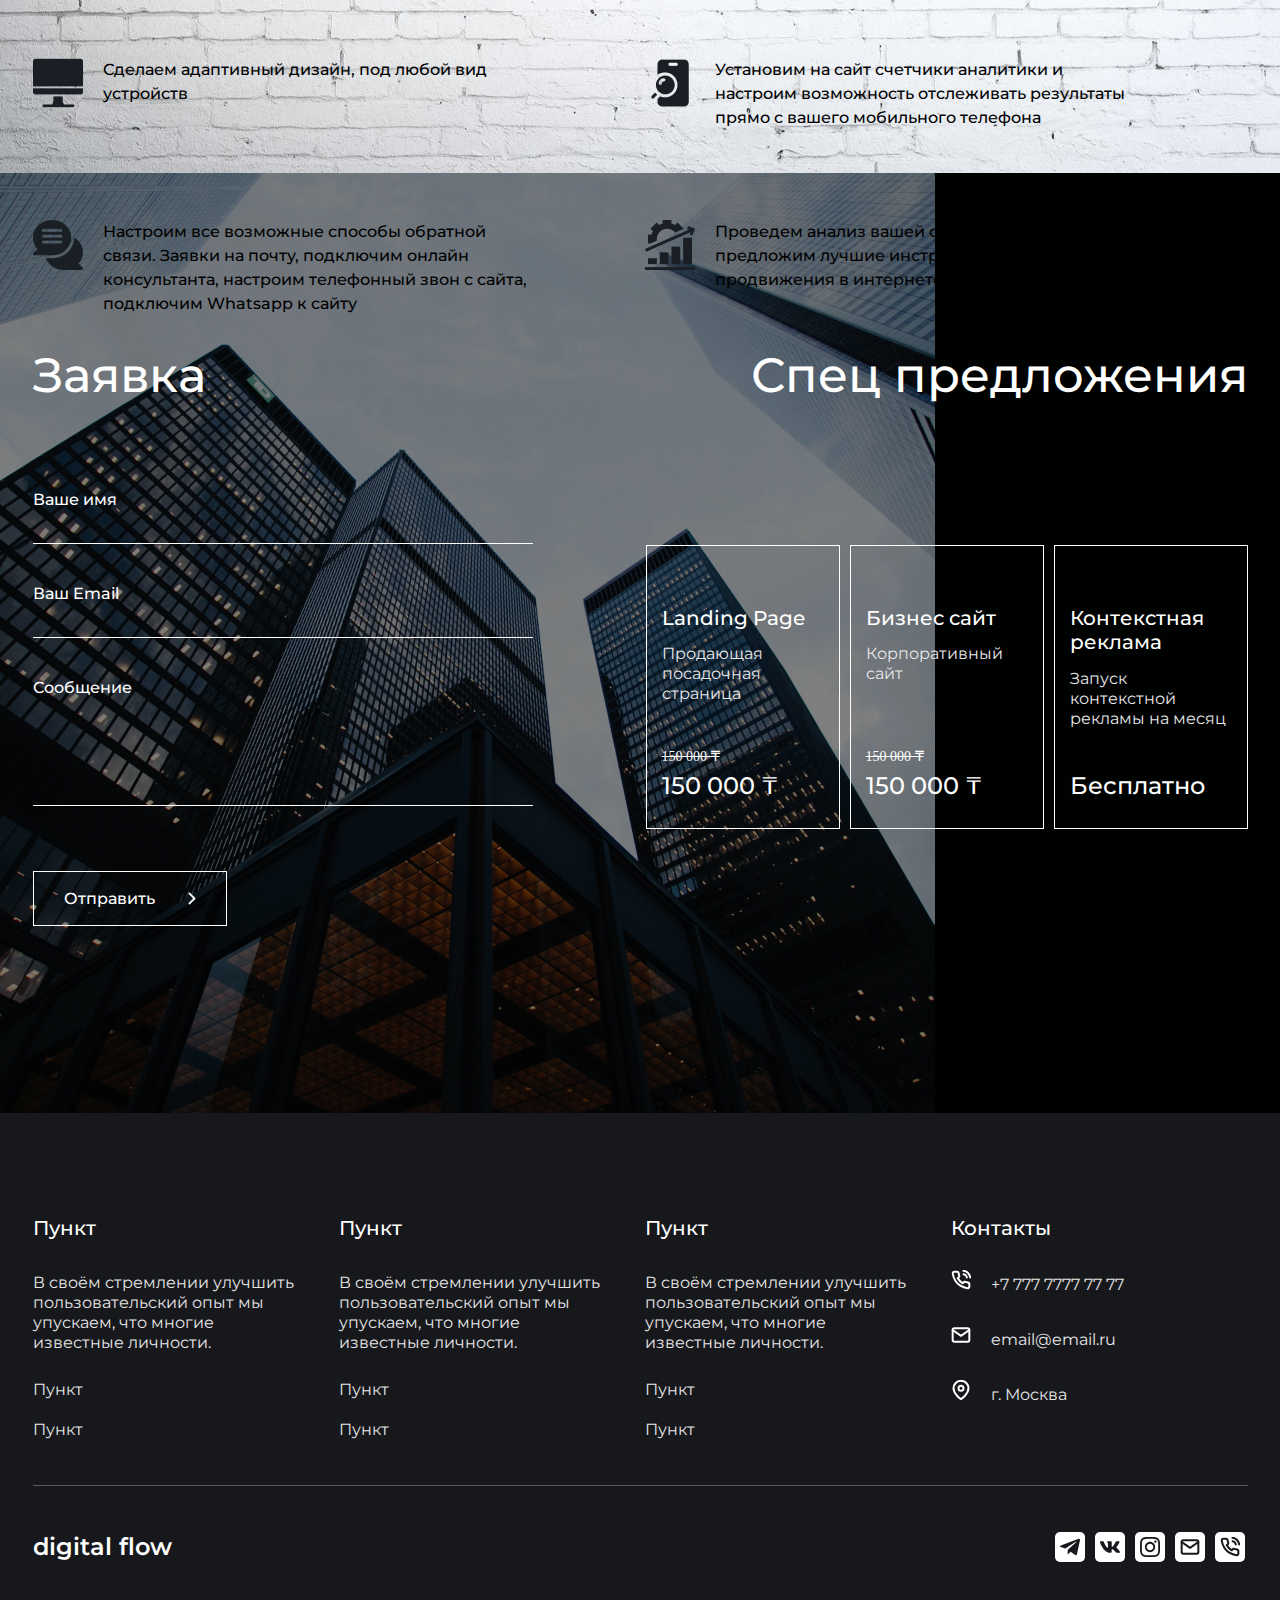
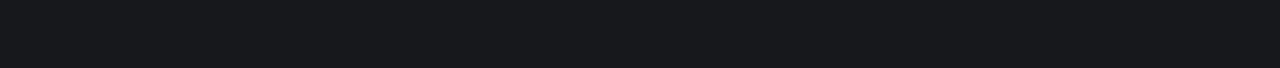
==== commit 577479dd: "media section portfolio" ====
--- a/index.html
+++ b/index.html
@@ -67,7 +67,7 @@
                     <p>Продвижение – поможем вам быстро добиться желаемого результата, обеспечим постоянный приток новых
                         заявок.</p>
                 </div>
-                <div class="about_container_scroll-bar">
+                <div class="about-scroll-bar scroll-bar">
                     <div class="point point_black"><a href="#home"></a></div>
                     <div class="point point_white"><a href="#about"></a></div>
                     <div class="point point_black"><a href="#portfolio"></a></div>
@@ -78,21 +78,21 @@
             </div>
         </section> <!-- end section about -->
         <section class="portfolio" id="portfolio">
-            <div class="container portfolio_container">
-                <h2>Портфолио</h2>
-                <div class="go_site">
-                    <a href="pages/site.html">Перейти на сайт</a>
-                    <img src="img/icons/rightSprow.svg" alt="sprow">
-                </div>
-                <img class="portfolio_img" src="img/background/portfolio.jpg" alt="">
-            </div>
-            <div class="scroll_bar">
+            <img class="portfolio_img" src="img/background/portfolio.jpg" alt="portfolio"> <!-- background img -->
+            <img class="portfolio_content_img" src="img/background/Group 16.png" alt="portfolio"> <!-- background img -->
+            <div class="portfolio_scroll-bar scroll-bar">
                 <div class="point point_black"><a href="#home"></a></div>
                 <div class="point point_black"><a href="#about"></a></div>
                 <div class="point point_white"><a href="#portfolio"></a></div>
                 <div class="point point_black"><a href="#products"></a></div>
                 <div class="point point_black"><a href="#advantage"></a></div>
                 <div class="point point_black"><a href="#request"></a></div>
+            </div>
+            <div class="container portfolio_container">
+                <h2>Портфолио</h2>
+                    <a class="portfolio_container_go_site" href="pages/site.html">Перейти на сайт<img
+                            src="img/icons/rightSprow.svg" alt="sprow"></a>
+
             </div>
         </section> <!-- end section portfolio -->
         <section class="products" id="products">
--- a/css/style.min.css
+++ b/css/style.min.css
@@ -12,6 +12,14 @@
 
 .container { max-width: 1245px; margin: 0 auto; padding: 0 15px; }
 
+.scroll-bar .point { width: 15px; height: 15px; border-radius: 50%; margin-bottom: 15px; }
+
+.scroll-bar .point a { display: block; height: 100%; }
+
+.scroll-bar .point_black { background: #313035; -webkit-box-sizing: border-box; box-sizing: border-box; }
+
+.scroll-bar .point_white { border: 2px solid #8D8C92; -webkit-box-sizing: border-box; box-sizing: border-box; }
+
 .home { min-height: 1030px; position: relative; }
 
 .home_img { width: 100%; height: 100%; position: absolute; -o-object-fit: cover; object-fit: cover; }
@@ -56,7 +64,7 @@
 
 .about { display: -webkit-box; display: -ms-flexbox; display: flex; -webkit-box-pack: justify; -ms-flex-pack: justify; justify-content: space-between; }
 
-.about_img img { width: 100%; max-width: 960px; }
+.about_img img { width: 100%; max-width: 960px; vertical-align: top; }
 
 .about_container { display: -webkit-box; display: -ms-flexbox; display: flex; -webkit-box-pack: end; -ms-flex-pack: end; justify-content: end; -webkit-box-align: center; -ms-flex-align: center; align-items: center; }
 
@@ -66,29 +74,25 @@
 
 .about_container_text p { margin-bottom: 40px; font-family: "Montserrat", sans-serif; font-style: normal; font-weight: 500; font-size: 16px; line-height: 150%; text-align: right; color: #606060; }
 
-.about_container_scroll-bar { padding: 15px; }
-
-.about_container_scroll-bar .point { width: 15px; height: 15px; border-radius: 50%; margin-bottom: 15px; }
-
-.about_container_scroll-bar .point a { display: block; height: 100%; }
-
-.about_container_scroll-bar .point_black { background: #313035; -webkit-box-sizing: border-box; box-sizing: border-box; }
-
-.about_container_scroll-bar .point_white { border: 2px solid #8D8C92; -webkit-box-sizing: border-box; box-sizing: border-box; }
-
-.portfolio { position: relative; }
-
-.portfolio_container { position: relative; }
-
-.portfolio_container h2 { margin-top: 90px; margin-bottom: 70px; font-family: "Montserrat", sans-serif; font-style: normal; font-weight: 600; font-size: 48px; line-height: 59px; text-align: center; color: black; }
-
-.portfolio_container div { position: absolute; top: 340px; right: 68px; width: 229px; height: 55px; display: -webkit-box; display: -ms-flexbox; display: flex; -webkit-box-orient: horizontal; -webkit-box-direction: normal; -ms-flex-direction: row; flex-direction: row; -webkit-box-pack: justify; -ms-flex-pack: justify; justify-content: space-between; -webkit-box-align: center; -ms-flex-align: center; align-items: center; padding: 18px 30px; border: 1px solid #000000; }
-
-.portfolio_container div:hover { cursor: pointer; outline: 2px solid #000000; }
-
-.portfolio_container div a { font-family: "Montserrat", sans-serif; font-style: normal; font-weight: 500; font-size: 16px; line-height: 20px; color: black; display: block; height: 100%; }
-
-.portfolio_container .portfolio_img { vertical-align: top; }
+.about_container .about-scroll-bar { padding: 15px; }
+
+.portfolio { min-height: 1000px; position: relative; }
+
+.portfolio_img { width: 100%; height: 100%; position: absolute; -o-object-fit: cover; object-fit: cover; }
+
+.portfolio_content_img { position: absolute; max-width: 100%; bottom: 70px; left: 50%; -webkit-transform: translate(-50%); transform: translate(-50%); }
+
+.portfolio_scroll-bar { position: absolute; top: 50%; -webkit-transform: translate(-50%); transform: translate(-50%); right: 15px; }
+
+.portfolio_container { position: absolute; top: 0; left: 0; right: 0; bottom: 0; z-index: 2; }
+
+.portfolio_container h2 { position: absolute; left: 50%; -webkit-transform: translate(-50%); transform: translate(-50%); padding: 90px 0 70px 0; font-family: "Montserrat", sans-serif; font-style: normal; font-weight: 600; font-size: 48px; line-height: 59px; color: black; }
+
+.portfolio_container_go_site { display: -webkit-box; display: -ms-flexbox; display: flex; -webkit-box-pack: center; -ms-flex-pack: center; justify-content: center; -webkit-box-align: center; -ms-flex-align: center; align-items: center; position: absolute; top: 360px; right: 40px; width: 230px; height: 55px; border: 1px solid #000; padding: 14px 30px; font-family: "Montserrat", sans-serif; font-style: normal; font-weight: 500; font-size: 16px; line-height: 20px; color: #000000; }
+
+.portfolio_container_go_site img { padding: 0 10px; }
+
+.portfolio_container_go_site:hover { outline: solid 2px #000; }
 
 .more { position: relative; min-height: 1080px; }
 
@@ -234,6 +238,10 @@
   _container_scroll-bar { margin: 0; } }
 
 @media (min-width: 1245px) { .home_container-center h1 { font-size: 74px; } }
+
+@media (max-width: 1050px) { .portfolio_container { left: 50%; -webkit-transform: translate(-50%); transform: translate(-50%); }
+  .portfolio_container h2 { font-size: 32px; }
+  .portfolio_container_go_site { left: 50%; -webkit-transform: translate(-50%); transform: translate(-50%); } }
 
 @media (max-width: 710px) { .about_container { -webkit-box-pack: justify; -ms-flex-pack: justify; justify-content: space-between; }
   .about_container_text { margin: 0; }
